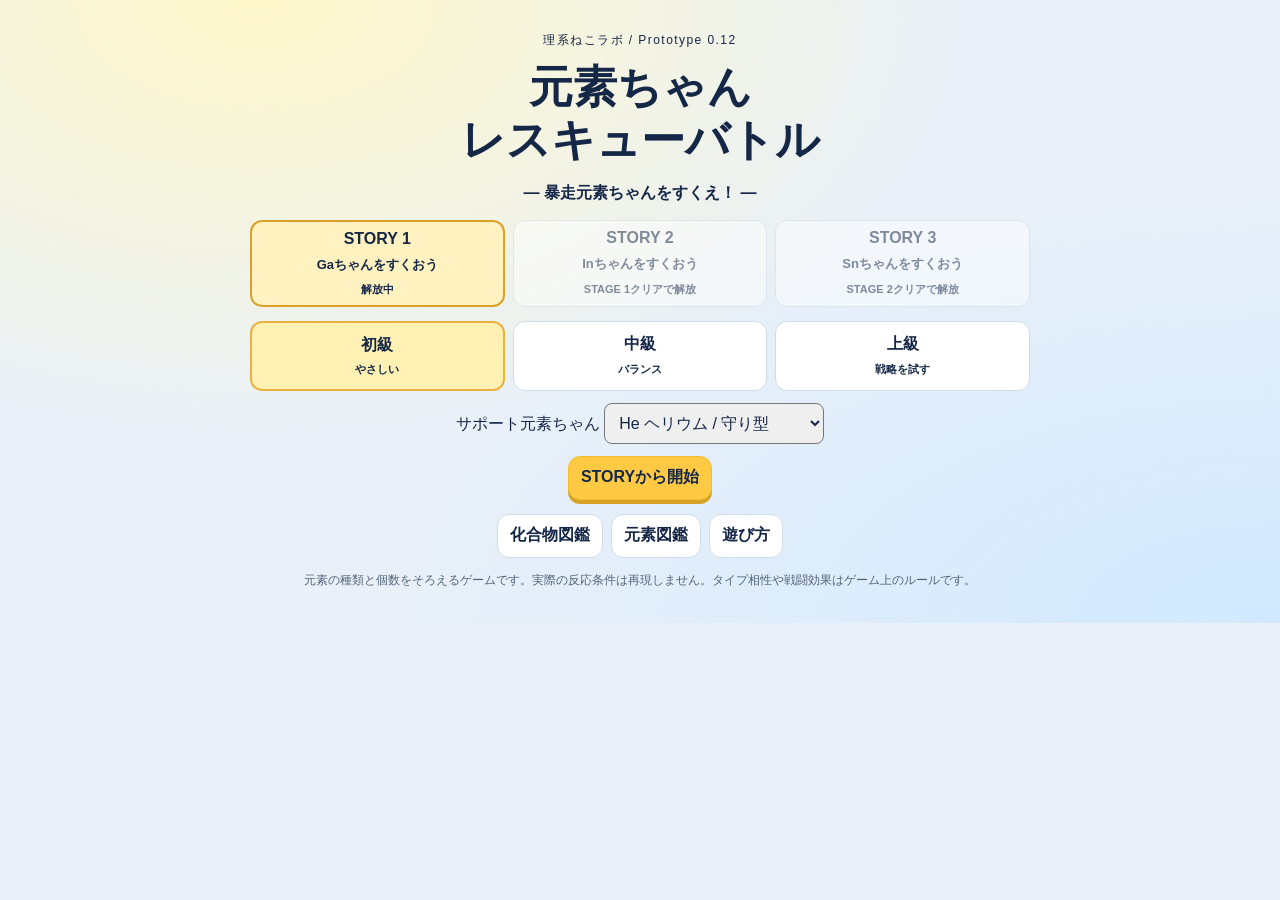
==== docs/index.html @ fa499027 "Initial public prototype 0.12" ====
<!doctype html><html lang="ja"><head><meta charset="utf-8"><meta name="viewport" content="width=device-width,initial-scale=1,viewport-fit=cover"><title>元素ちゃんレスキューバトル ― 暴走元素ちゃんをすくえ！ ―</title><link rel="icon" href="data:,"><link rel="stylesheet" href="stage.css?v=012"><link rel="stylesheet" href="upgrade.css?v=012"><link rel="stylesheet" href="experience.css?v=012"><link rel="stylesheet" href="identity.css?v=012"></head><body><main>
<section id="title-screen" class="screen title"><p class="eyebrow">理系ねこラボ / Prototype 0.12</p><h1>元素ちゃん<br>レスキューバトル</h1><p class="subtitle">― 暴走元素ちゃんをすくえ！ ―</p><div id="stage-picker" class="stage-picker"></div><div id="difficulty-picker" class="difficulty-picker"></div><label class="support-picker">サポート元素ちゃん <select id="support-select"></select></label><button id="start-button" class="primary">STORYから開始</button><div class="title-links"><button id="compound-book">化合物図鑑</button><button id="element-book">元素図鑑</button><button class="help-open">遊び方</button></div><p class="science">元素の種類と個数をそろえるゲームです。実際の反応条件は再現しません。タイプ相性や戦闘効果はゲーム上のルールです。</p></section>
<section id="story-screen" class="screen story" hidden><header><strong id="story-heading"></strong><button id="story-skip">スキップ</button></header><div id="story-cast"></div><div class="dialogue-window"><b id="story-name"></b><p id="story-dialogue"></p><div class="story-controls"><small id="story-step"></small><button id="story-next" class="primary">次へ</button></div></div></section>
<section id="game-screen" class="screen game" hidden><header class="game-header"><b id="stage-label">雑魚戦</b><span id="turn-label"></span><button id="bgm-toggle">BGM OFF</button><button id="se-toggle">SE ON</button><button class="help-open" aria-label="遊び方">?</button></header>
<div class="battle-hud"><section id="enemy-panel" class="hud"><div class="enemy-top"><div id="enemy-avatar"></div><div class="enemy-title"><strong id="enemy-name"></strong><small id="enemy-identity"></small><small id="enemy-gimmick"></small></div></div><div class="hp-line"><label id="enemy-gauge-label">HP</label><progress id="enemy-hp" value="18" max="18"></progress><b id="enemy-hp-text"></b></div><div class="enemy-shield">シールド <b id="enemy-shield">0</b> / <span id="break-label">弱点 0 / 2</span></div><div id="rescue-chance"></div><div id="weakness"></div><div id="resistance"></div><div class="next"><small>次の行動</small><b id="next-action"></b></div><div id="enemy-receipt" class="receipt">与ダメージ —</div></section>
<section id="player-panel" class="hud player"><div class="player-top"><strong>元素ラボ</strong><small id="difficulty-label"></small></div><div class="hp-line"><label>HP</label><progress id="player-hp"></progress><b id="player-hp-text"></b></div><div class="player-stats"><span>盾 <b id="shield-value">0</b></span><span>得点 <b id="score-value">0</b></span></div><div class="player-stats"><span>連鎖 <b id="chain-value">×1.00</b></span><span id="defense-value"></span></div><div class="charge"><label>活性化 <b id="charge-value">0%</b></label><progress id="charge-bar" max="100" value="0"></progress></div><div id="role-receipt"></div><div id="player-receipt" class="receipt">被ダメージ —</div></section></div>
<section class="recipe-panel"><div class="panel-heading"><strong>おすすめ / 作れる <b id="recipe-count"></b></strong><button id="details-button">詳細ヒント</button></div><div id="recipe-list" class="recipe-list"></div></section>
<section class="hand-panel"><div class="panel-heading"><strong>元素ちゃん</strong><small>候補をタップして選択</small></div><div id="hand-grid" class="hand-grid"></div></section>
<footer class="action-bar"><div class="support-row"><span id="support-portrait"></span><span id="support-label"></span><button id="special-button">サポート必殺</button></div><div id="message" role="status">候補をタップすると必要な元素を選べます。</div><div class="actions"><button id="clear-button">クリア</button><button id="shuffle-button">手札入替</button><button id="emergency-button">緊急入替</button><button id="craft-button" class="primary">組成を完成</button></div></footer></section>
<section id="result-screen" class="screen result" hidden><p id="result-outcome"></p><h1 id="result-title"></h1><div id="rescue-card"></div><div id="result-stats"></div><h2>今回作った化合物</h2><div id="result-list"></div><button id="replay-button" class="primary">もう一度</button><button id="next-stage-button">次のステージへ</button><button id="title-button">ステージ選択へ戻る</button></section></main>
<div id="presentation" hidden aria-live="polite"><div id="reaction-particles"></div><div id="presentation-card"></div><small id="composition-counter" hidden></small><div id="reaction-core" hidden></div></div><dialog id="info-modal"><button id="close-modal" class="modal-close">閉じる</button><h2 id="modal-title"></h2><div id="modal-content"></div></dialog><div id="preload" hidden></div>
<script src="data.js"></script><script src="roles.js"></script><script src="battle-engine.js"></script><script src="audio.js"></script><script src="stage-data.js?v=012"></script><script src="upgrade-data.js?v=012"></script><script src="stage-engine.js?v=012"></script><script src="upgrade-engine.js?v=012"></script><script src="rescue-engine.js?v=012"></script><script src="emblems-v2.js"></script><script src="identity-data.js?v=012"></script><script src="identity-engine.js?v=012"></script><script src="story-data.js?v=012"></script><script src="story-engine.js?v=012"></script><script src="polish.js?v=012"></script><script src="rescue-app.js?v=012"></script></body></html>
---- docs/stage.css ----
:root{font-family:"Yu Gothic","Hiragino Kaku Gothic ProN",Meiryo,sans-serif;color:#152747;background:#e9f0f8}*{box-sizing:border-box}body{margin:0;background:radial-gradient(at 20% 0,#fff8cb,transparent 50%),radial-gradient(at 100% 100%,#d1e9ff,transparent 50%)}button,select{font:inherit;color:inherit}button{cursor:pointer;border:1px solid #d0dce9;border-radius:12px;background:white;padding:8px 12px;min-height:44px;font-weight:700;touch-action:manipulation}button:disabled{opacity:.5}button:focus-visible,select:focus-visible{outline:3px solid #ffae13;outline-offset:2px}.primary{background:#ffc944;box-shadow:0 4px 0 #d7a324;border-color:#f3bc31}[hidden]{display:none!important}.title,.result{max-width:760px;margin:auto;text-align:center;padding:36px 20px}.eyebrow{font-size:12px;letter-spacing:.12em}h1{font-size:clamp(30px,6vw,52px);line-height:1.2}h1 span{font-size:.48em;letter-spacing:.06em}.difficulty-picker{display:grid;grid-template-columns:repeat(3,1fr);gap:8px;margin:22px 0}.difficulty-picker button{display:grid;gap:6px;padding:18px 8px}.difficulty-picker .active{background:#fff1b3;border:2px solid #e9b23c}.difficulty-picker small{font-size:11px}.title-links{display:flex;gap:8px;justify-content:center;flex-wrap:wrap;margin-top:20px}.support-picker{display:block;margin:20px}.support-picker select{max-width:100%;padding:10px;border-radius:8px}.science{font-size:12px;line-height:1.8;color:#52647a}
.game-active{height:100dvh;overflow:hidden}.game{height:100dvh;display:grid;grid-template-rows:44px 194px 172px minmax(0,1fr)132px;gap:8px;padding:8px 14px max(8px,env(safe-area-inset-bottom));overflow:hidden;min-height:0}.game-header{display:flex;align-items:center;gap:8px}.game-header b{font-size:14px}.game-header span{font-size:12px;flex:1}.game-header button{font-size:12px;padding:6px 10px}.battle-hud{display:grid;grid-template-columns:1fr 1fr;gap:10px;min-height:0}.hud{border:1px solid #d8e4f1;border-radius:16px;padding:8px 10px;display:flex;flex-direction:column;gap:4px;position:relative;background:#ffffffdd;overflow:hidden;min-width:0}.enemy-top{display:flex;gap:8px;align-items:center;height:44px;flex-shrink:0}.enemy-title{display:grid;gap:2px;min-width:0}.enemy-title strong{font-size:15px}.enemy-title small{font-size:11px}#enemy-avatar{width:54px;height:50px;flex-shrink:0}#enemy-avatar img{width:100%;height:100%;object-fit:contain}.corrupted img{filter:drop-shadow(0 0 4px #bc388a) saturate(1.12)}.corrupted{background:radial-gradient(ellipse,#ad43b84a,transparent 70%);border-radius:50%}.bug{width:42px;height:35px;background:linear-gradient(#82eff3,#36b5df);border:2px solid #408da7;border-radius:45%;display:grid;place-items:center;box-shadow:0 0 12px #57cbe677}.bug:after{content:"• •";font-size:22px;letter-spacing:3px}.hp-line{display:flex;gap:5px;align-items:center;height:20px;flex-shrink:0}.hp-line label{font-size:10px}.hp-line b{font-size:11px;white-space:nowrap}.hp-line progress{min-width:0;flex:1}progress{height:9px;border:0;border-radius:20px;overflow:hidden;width:100%;background:#dbe6f0}progress::-webkit-progress-bar{background:#dbe6f0}progress::-webkit-progress-value{background:#f2667d;border-radius:20px}.player progress::-webkit-progress-value{background:#42cea8}.player{background:linear-gradient(130deg,#102748,#21315b);color:white}.player-top{height:26px;display:flex;align-items:center;justify-content:space-between}.player-top small{font-size:11px}.player-stats{display:flex;gap:8px;justify-content:space-between;font-size:11px}.enemy-shield,#weakness,#resistance{font-size:11px;line-height:15px;flex-shrink:0}.next{background:#15284b;color:white;border-radius:8px;padding:4px 8px;display:flex;justify-content:space-between;align-items:center;gap:5px;min-height:31px;font-size:12px}.next small{font-size:10px;white-space:nowrap}.next b{font-size:12px}.receipt{font-size:11px;margin-top:auto;line-height:19px;min-height:20px;border-radius:6px;padding:1px 5px;background:#e6edf9;color:#193357}.player .receipt{background:#e9ecff;color:#253456}#role-receipt{font-size:11px;line-height:16px;color:#85f1cf;min-height:18px}.charge{margin-top:auto;display:grid;gap:3px}.charge label{font-size:12px}.charge progress::-webkit-progress-value{background:linear-gradient(90deg,#fdc841,#ff8b6b)}
.recipe-panel,.hand-panel,.action-bar{border:1px solid #d0dce9;border-radius:16px;padding:8px;background:#ffffffdc;min-height:0;overflow:hidden}.panel-heading{height:26px;display:flex;align-items:center;justify-content:space-between;gap:4px}.panel-heading strong{font-size:13px}.panel-heading small{font-size:11px;color:#52647a}.panel-heading button{min-height:24px;font-size:11px;padding:3px 8px}.recipe-list{height:calc(100% - 26px);display:flex;gap:8px;overflow-x:auto;overflow-y:hidden;scrollbar-width:thin;padding-bottom:6px}.recipe-card{flex:0 0 182px;min-width:0;padding:6px 8px;display:flex;flex-direction:column;justify-content:center;align-items:center;gap:3px;border-radius:12px;border:2px solid #ffffff7f;background:linear-gradient(135deg,var(--tc),#25344e);color:white;position:relative;box-shadow:inset 0 0 0 2px #ffffff18;overflow:hidden;min-height:0}.type-emblem{position:absolute;inset:0;width:100%;height:100%;pointer-events:none}.recipe-card>strong{font-size:23px;line-height:26px;z-index:1}.compound-name{font-size:12px;line-height:16px;z-index:1}.type-role{font-size:11px;line-height:16px;z-index:1}.effect-summary{font-size:12px;line-height:18px;z-index:1;white-space:normal;word-break:keep-all;text-align:center}.recipe-card.weakness{border-color:#ffdc67;box-shadow:0 0 0 1px #dfac4a}.hand-panel{display:flex;flex-direction:column}.hand-grid{flex:1;display:grid;grid-template-columns:repeat(8,minmax(0,1fr));gap:7px;min-height:0;padding-top:4px}.element-card{padding:0;position:relative;min-height:0;overflow:hidden;display:flex;align-items:center;justify-content:center;background:linear-gradient(135deg,#fff,var(--tint));border:2px solid #e0e7ef}.element-card img{width:94%;height:calc(100% - 34px);margin-top:32px;object-fit:contain;pointer-events:none}.identity-badge{position:absolute;left:4px;top:4px;min-width:60px;max-width:calc(100% - 8px);text-align:left;background:#fffffff0;border:1px solid #cfdaeb;border-radius:8px;padding:2px 4px;z-index:1;display:grid}.identity-badge strong{font-size:16px;line-height:18px}.identity-badge small{font-size:9px;line-height:12px;white-space:nowrap}.is-selected{border-color:#eaad20;box-shadow:inset 0 0 0 2px #ffce4b;transform:translateY(-2px)}.card-glow{animation:glow .6s alternate infinite}.action-bar{display:flex;flex-direction:column;gap:6px}.support-row{display:flex;justify-content:space-between;align-items:center;gap:6px;min-height:34px;font-size:12px}.support-row button{font-size:12px;min-height:34px;padding:5px 10px}#message{flex:1;font-size:12px;line-height:18px;min-height:30px;display:flex;align-items:center}.actions{display:flex;gap:6px}.actions button{font-size:12px;flex:1;padding:6px 4px;min-height:44px}.actions .primary{flex:1.3}
#presentation{position:fixed;inset:0;z-index:20;display:grid;place-items:center;background:#17264d38}#presentation-card{background:linear-gradient(145deg,#fcfeff,#e7f2ff);padding:26px;border:3px solid #fff;border-radius:24px;box-shadow:0 20px 70px #18284d55;text-align:center;width:min(84vw,420px);color:#19294c;transform-origin:center;will-change:transform,opacity}#presentation-card strong{display:block;font-size:40px;line-height:1.3}#presentation-card p{font-size:15px;margin:10px 0;line-height:1.6}#presentation-card img{width:160px;height:175px;object-fit:contain}#presentation-card .discovery{color:#b36b00;font-size:15px}.shake{animation:shake .25s linear}.hit{animation:glow .45s ease}.modal-close{float:right;position:sticky;top:0}dialog{max-width:700px;width:92%;max-height:85dvh;overflow:auto;border:1px solid #c7d9ed;border-radius:20px;padding:18px}dialog::backdrop{background:#182f5677}.book-grid{display:grid;grid-template-columns:repeat(auto-fit,minmax(130px,1fr));gap:10px}.book-item{padding:12px;border:1px solid #d9e4ef;border-radius:12px;text-align:center;background:#f4f8ff}.book-item img{width:100px;height:110px;object-fit:contain}.book-item strong,.book-item small{display:block}.book-item p{font-size:11px;line-height:1.6}.result h1{font-size:32px}.result #rescue-card img{height:150px;width:150px;object-fit:contain}#result-stats{display:grid;grid-template-columns:repeat(3,1fr);gap:10px;margin:16px 0}#result-list{display:flex;flex-wrap:wrap;justify-content:center;gap:6px;margin:15px}.result-chip{background:#e7f1ff;border-radius:8px;padding:6px;font-size:12px}.result h2{font-size:16px}.result>button{margin:8px}@keyframes shake{25%,75%{transform:translateX(5px) rotate(1deg)}50%{transform:translateX(-5px) rotate(-1deg)}}@keyframes glow{50%{filter:brightness(1.25);box-shadow:0 0 15px #ffaa37}}
@media(max-width:600px){.game{grid-template-rows:40px 184px 150px minmax(0,1fr)132px;gap:6px;padding:6px 6px max(18px,env(safe-area-inset-bottom))}.game-header{gap:5px}.game-header b{font-size:12px}.game-header span{font-size:10px}.game-header button{padding:5px 7px;font-size:11px;min-height:38px}.battle-hud{gap:6px}.hud{padding:6px;gap:3px;border-radius:12px}.enemy-top{height:42px;gap:5px}#enemy-avatar{width:44px;height:44px}.enemy-title strong{font-size:12px;line-height:16px}.enemy-title small{font-size:10px;line-height:13px}.hp-line{height:18px}.hp-line b{font-size:10px}.enemy-shield,#weakness,#resistance{font-size:10px;line-height:14px}.next{padding:3px 5px;min-height:27px;display:grid;grid-template-columns:1fr;gap:0}.next small{font-size:9px}.next b{font-size:10px;line-height:14px}.receipt{font-size:10px;line-height:17px;min-height:19px}.player-top{height:24px}.player-top strong{font-size:13px}.player-stats{font-size:10px;gap:3px}.charge label{font-size:11px}#role-receipt{font-size:10px;line-height:14px;min-height:14px}.recipe-panel,.hand-panel,.action-bar{padding:6px;border-radius:12px}.panel-heading{height:24px}.recipe-list{height:calc(100% - 24px);gap:6px}.recipe-card{flex-basis:160px;padding:4px 6px;gap:2px}.compound-name{font-size:11px;line-height:15px}.type-role{font-size:10px;line-height:14px}.effect-summary{font-size:11px;line-height:16px}.hand-grid{grid-template-columns:repeat(4,minmax(0,1fr));grid-template-rows:1fr 1fr;gap:5px}.element-card img{width:96%;height:calc(100% - 32px);margin-top:30px}.identity-badge{min-width:55px}.identity-badge strong{font-size:15px;line-height:16px}.identity-badge small{font-size:8px;line-height:10px}.support-row{font-size:11px;min-height:32px}.support-row button{font-size:11px;padding:4px 7px;min-height:32px}#message{font-size:11px;line-height:16px;min-height:30px}.actions button{font-size:11px}.title,.result{padding:24px 14px}.difficulty-picker{gap:5px}.difficulty-picker button{font-size:13px;padding:14px 5px}.difficulty-picker small{font-size:10px}#presentation-card{padding:20px}#presentation-card strong{font-size:34px}}
@media(prefers-reduced-motion:reduce){.shake,.hit,.card-glow{animation:none}}
---- docs/upgrade.css ----
.stage-picker{display:grid;grid-template-columns:repeat(3,1fr);gap:8px;margin:18px 0}.stage-picker button{display:grid;gap:8px}.stage-picker span{font-size:13px}.stage-picker small{font-size:11px}.stage-picker .active,.support-choices .active{border:2px solid #dda02a;background:#fff2c0}
.game{grid-template-rows:44px 230px 172px minmax(0,1fr)144px}
#enemy-panel{padding-left:184px;justify-content:center;gap:7px}.enemy-top{height:39px}#enemy-avatar{position:absolute;left:8px;top:34px;width:162px;height:184px}#enemy-avatar img{animation:boss-idle 3s ease-in-out infinite}.enemy-title strong{font-size:19px}.enemy-title small{font-size:13px}.enemy-title{gap:5px}.boss-mode .hp-line{max-width:320px}.enemy-shield,#weakness,#resistance{font-size:12px;line-height:17px}.next{min-height:34px}.calming{background:radial-gradient(ellipse,#68d5d566,transparent 75%)}.calming img{filter:drop-shadow(0 0 7px #5ed0ff)}.boss-enter{animation:boss-enter .8s ease-out}.corrupted img{filter:drop-shadow(0 0 7px #b02e96) saturate(1.15)}.bug{margin:44px auto;transform:scale(1.5)}
.recipe-card{padding:5px 8px;justify-content:space-between;border:2px solid #6f879f;background:linear-gradient(130deg,#2a3d5a,#17263e);box-shadow:inset 0 0 0 2px #fff2}.recipe-card.weakness{border-color:#ffc953;background:linear-gradient(130deg,#54442e,#17263e)}.role-mark{font-size:17px;line-height:23px;font-weight:900;color:var(--role-color);align-self:flex-start;display:block;text-shadow:0 1px #061429}.recipe-card strong{font-size:24px}.type-role{background:#ffffff18;padding:0 7px;border-radius:5px;font-size:10px}.effect-summary{font-size:12px;font-weight:700}.compound-name{font-size:12px}.identity-badge small{font-size:10px;line-height:13px}
.support-row{min-height:44px;gap:5px}.support-row button{min-height:44px;white-space:nowrap}.support-row>span:nth-child(2){flex:1}.support-row small{display:block;font-size:10px}#support-portrait{height:40px;width:38px;flex:none}.support-image{display:inline-block;width:100%;height:100%;overflow:hidden;position:relative;border-radius:12px}.support-image img{width:100%;height:100%;object-fit:contain}.ne-portrait img{position:absolute;width:340%;height:340%;max-width:none;left:-142%;top:-106%;object-fit:fill}.ready{background:linear-gradient(130deg,#fff0aa,#ffb85c);color:#402a0d;border:2px solid #e4a135;box-shadow:0 0 10px #ffce65;animation:ready-pulse 1.2s ease-in-out infinite}
.support-choices{display:grid;grid-template-columns:repeat(2,minmax(0,1fr));gap:8px}.support-choices button{display:grid;gap:6px;text-align:center;padding:8px}.support-choices .support-image{width:80px;height:84px;margin:auto}.support-choices small{font-size:11px}.support-choices span:not(.support-image){font-size:11px}#support-go{margin-top:12px;width:100%}
#reaction-particles{position:fixed;inset:0;pointer-events:none}.reaction-copy{position:absolute;object-fit:contain;filter:drop-shadow(0 0 8px #ffe380);z-index:21;pointer-events:none}#presentation-card{z-index:22;position:relative}.forming{box-shadow:0 0 70px #ffd75d!important;transform:scale(.88)!important}.forming>strong{visibility:hidden}#presentation-card>.support-image{width:180px;height:190px}.is-selected{transform:translateY(-4px);box-shadow:0 0 14px #ffc83b,inset 0 0 0 2px #ffcf4d}.hit{animation:impact .42s ease-in-out}
@keyframes boss-idle{50%{transform:translateY(-4px) rotate(1deg)}}@keyframes boss-enter{from{transform:scale(.8);opacity:.4}to{transform:scale(1);opacity:1}}@keyframes ready-pulse{50%{box-shadow:0 0 18px #ffbf38}}@keyframes impact{25%{transform:translateX(-4px);filter:brightness(1.3)}75%{transform:translateX(4px)}}
@media(max-width:600px){
 .game{grid-template-rows:40px 230px 156px minmax(0,1fr)144px}
 .battle-hud{grid-template-columns:1.32fr 1fr}
 #enemy-panel{padding:6px;gap:4px;justify-content:flex-start}
 .enemy-top{height:35px;margin-left:0}
 .enemy-title strong{font-size:14px}.enemy-title small{font-size:11px}
 #enemy-avatar{left:2px;top:51px;width:94px;height:149px}
 #enemy-panel>.hp-line,#enemy-panel>.enemy-shield,#weakness,#resistance,#enemy-panel>.next{margin-left:90px}
 #enemy-panel>.hp-line{height:23px;flex-wrap:wrap;gap:2px;position:relative;padding-bottom:10px}
 #enemy-panel>.hp-line label{font-size:11px}#enemy-hp-text{font-size:12px}#enemy-panel progress{position:absolute;left:0;bottom:0;width:100%}
 .enemy-shield{line-height:15px;font-size:11px}.enemy-shield>span{display:block}
 #weakness,#resistance{font-size:11px;line-height:15px}
 .next{gap:2px;padding:4px;min-height:41px}.next b{font-size:11px;line-height:15px;overflow-wrap:anywhere}
 #enemy-receipt{margin-top:auto;font-size:12px;line-height:20px;min-height:22px}
 .player{gap:6px}.player-top strong{font-size:13px}.player-top small{font-size:11px}.player-stats{font-size:11px;flex-wrap:wrap;line-height:16px}.hp-line b{font-size:11px}.receipt{font-size:11px;line-height:17px}#role-receipt{font-size:11px}
 .recipe-card{flex-basis:174px;gap:1px}.role-mark{font-size:16px;line-height:22px}.recipe-card strong{font-size:22px;line-height:24px}.compound-name{font-size:12px;line-height:16px}.type-role{font-size:10px;line-height:14px}.effect-summary{font-size:11px;line-height:16px}
 .identity-badge{min-width:56px;padding:1px 4px}.identity-badge small{font-size:9px;line-height:12px}.element-card img{height:calc(100% - 31px);margin-top:29px}
 .support-row button{font-size:11px;min-height:44px;padding:4px 6px}.support-row{font-size:11px}#support-label b{font-size:11px}#message{min-height:24px}.actions button{font-size:11px}
 .stage-picker{gap:5px}.stage-picker button{padding:8px 4px}.stage-picker span{font-size:11px}.title h1{margin:16px 0}.difficulty-picker{margin:12px 0}
}
@media(max-height:730px) and (max-width:600px){.game{grid-template-rows:38px 214px 146px minmax(150px,1fr)138px;height:auto;min-height:100dvh;overflow:visible}.game-active{overflow:auto}}
.recipe-card>strong{line-height:24px}.recipe-card>.role-mark{line-height:20px}.recipe-card>.type-role{line-height:12px}.recipe-card>.compound-name{line-height:16px}.recipe-card>.effect-summary{line-height:16px}.recipe-card{gap:1px;justify-content:center;padding-top:3px;padding-bottom:3px}.recipe-card>*{flex-shrink:0}
@media(min-width:601px){.hand-grid .element-card img{height:94%;width:70%;margin:0 0 0 25%}}
.barrier:after{content:'□ バリア';position:absolute;inset:20% 10%;border:3px solid #75caff;border-radius:20px;background:#4cafff44;display:grid;place-items:center;font-size:20px;color:white;pointer-events:none;animation:impact .6s}
.recovering:after{content:'＋ 回復';position:absolute;inset:20% 10%;border-radius:20px;background:#3adcac66;display:grid;place-items:center;font-size:22px;pointer-events:none;animation:impact .6s}
.break-reaction{animation:impact .8s ease-in-out;filter:brightness(1.3)}
@media(prefers-reduced-motion:reduce){#enemy-avatar img,.ready,.boss-enter,.hit,.break-reaction,.barrier:after,.recovering:after{animation:none}}
---- docs/experience.css ----
.game{grid-template-rows:44px 220px 172px minmax(0,1fr)90px}
.battle-hud{grid-template-columns:1.12fr 1fr}
#enemy-panel{padding-left:204px;gap:2px;justify-content:center}
#enemy-avatar{width:185px;height:194px;top:15px;left:7px}
.enemy-top{height:38px}.enemy-title strong{font-size:20px}
#enemy-panel>.hp-line{height:27px;max-width:none;flex-wrap:wrap;position:relative;padding-bottom:9px;gap:6px}
#enemy-panel>.hp-line label{font-size:12px}#enemy-hp-text{font-size:16px}
#enemy-panel>.hp-line progress{position:absolute;bottom:0;left:0;width:100%}
#enemy-receipt{font-size:15px;font-weight:900;line-height:22px;margin-top:0}
#rescue-chance{font-size:12px;font-weight:900;color:#8b4d00;line-height:17px;min-height:0;flex-shrink:0}
#rescue-chance:empty{display:none}
.player{padding:12px;gap:7px}.player>.hp-line,.player>.player-stats,.player>.charge,.player>#role-receipt,.player>#player-receipt{width:53%}
.player>.hp-line{height:24px}.player>.hp-line b{font-size:14px}.player>.hp-line progress{max-width:130px}
.player>.charge{margin-top:8px}.player>.player-top{padding-right:45%}
.player>.support-row{position:absolute;right:8px;top:10px;bottom:10px;width:42%;display:flex;flex-direction:column;justify-content:center;gap:6px;border-left:1px solid #ffffff35;padding-left:9px;text-align:center}
.player #support-portrait{width:90px;height:91px}.player #support-label b{font-size:14px}.player #support-label small{font-size:11px}.player .support-row>span:nth-child(2){flex:0}
.player #special-button{width:100%;min-height:44px;font-size:12px}
.action-bar{gap:4px}#message{min-height:24px;font-size:12px;flex:1}
.recipe-list{gap:7px}.recipe-card{flex-basis:146px;padding:4px;gap:1px;justify-content:center}.recipe-card>.role-mark{font-size:18px;line-height:22px}.recipe-card>strong{font-size:25px;line-height:26px}.recipe-card>.compound-name{font-size:12px;line-height:16px}.recipe-card>.type-role{font-size:9px;line-height:12px}.recipe-card>.effect-summary{font-size:13px;line-height:17px}
.recipe-card[data-recommended=true]{border-color:#ffcd62;box-shadow:inset 0 0 0 2px #fff2,0 0 6px #ffd86b66}
.recipe-card[data-recommended=true] .role-mark:after{content:'推';font-size:9px;color:#ffd978;margin-left:4px}
#presentation{background:#17264d22}
#presentation.composition{display:block}
#presentation.composition #presentation-card{position:absolute;left:50%;top:var(--reaction-y);translate:-50% -50%;padding:12px;width:min(82vw,350px);min-height:155px}
#presentation.composition #presentation-card p{margin:5px 0;font-size:12px;line-height:1.4}
#presentation.composition #presentation-card strong{font-size:34px}
#presentation.composition #presentation-card small{font-size:11px}
#presentation.composition #presentation-card.forming{visibility:hidden}
#reaction-core{display:none;position:absolute;left:50%;top:var(--reaction-y);translate:-50% -50%;width:108px;height:108px;border:4px double #9af7ff;border-radius:32%;background:radial-gradient(circle,#f7fdff,#75deee 38%,#1f567b 80%);box-shadow:0 0 calc(15px + var(--level,0)*35px) #9cf8ff;color:#093a57;place-content:center;text-align:center;z-index:23}
#reaction-core span{font-size:10px;font-weight:900}#reaction-core b{display:block;font-size:25px}#presentation.composition #reaction-core.collecting{display:grid}
.core-pulse{animation:core-pulse .18s ease-out}.core-flash{filter:brightness(1.7)}
.near-rescue{background:radial-gradient(ellipse,#ffdd8555,transparent 75%)}.near-rescue img{filter:drop-shadow(0 0 8px #fff2bb) saturate(.9)}
.weak-impact{animation:weak-impact .6s}.break-reaction{animation:weak-impact .7s;filter:brightness(1.3)}
@keyframes core-pulse{50%{scale:1.12}}@keyframes weak-impact{25%{transform:translateX(-7px)}50%{transform:translateX(6px);filter:brightness(1.25)}75%{transform:translateX(-3px)}}
@media(max-width:600px){
 .game{grid-template-rows:40px 224px 170px minmax(0,1fr)118px;gap:6px}
 .battle-hud{grid-template-columns:1.32fr 1fr}
 #enemy-panel{padding:6px;gap:3px;justify-content:flex-start}
 #enemy-avatar{width:100px;height:156px;left:0;top:47px}
 .enemy-title strong{font-size:14px}.enemy-top{height:35px}
 #enemy-panel>.hp-line,#enemy-panel>.enemy-shield,#weakness,#resistance,#enemy-panel>.next,#rescue-chance{margin-left:94px}
 #enemy-panel>.hp-line{height:35px;padding-bottom:10px;gap:0;max-width:none;display:block}
 #enemy-panel>.hp-line label{display:block;font-size:10px;line-height:11px;white-space:nowrap}
 #enemy-hp-text{font-size:13px;line-height:15px}
 #enemy-panel>.hp-line progress{bottom:0;height:7px}
 #enemy-receipt{font-size:11px;line-height:19px;margin-top:auto;white-space:nowrap;padding:0 2px}
 #rescue-chance{font-size:11px;line-height:15px;flex-shrink:0;white-space:nowrap}.enemy-shield{font-size:10px;line-height:13px}
 #weakness,#resistance{font-size:10px;line-height:13px}.next{min-height:34px;padding:3px}.next b{font-size:10px;line-height:12px}
 .player{padding:7px;gap:6px}.player>.hp-line,.player>.player-stats,.player>.charge,.player>#role-receipt,.player>#player-receipt{width:100%}
 .player>.hp-line b{font-size:11px}.player>.hp-line progress{max-width:none}.player>.player-top{padding-right:0}
 .player>.charge{margin-top:auto}.player-stats{font-size:11px}.player .receipt{font-size:11px}
 .recipe-list{gap:5px}.recipe-card{flex-basis:calc((100vw - 36px)/3);padding:3px 2px}
 .recipe-card>.role-mark{font-size:16px;line-height:22px;white-space:nowrap;letter-spacing:-.5px}.recipe-card>strong{font-size:23px;line-height:26px}.recipe-card>.compound-name{font-size:10px;line-height:14px;white-space:nowrap;letter-spacing:-.4px}.recipe-card>.type-role{font-size:8px;line-height:11px;padding:0 3px}.recipe-card>.effect-summary{font-size:12px;line-height:16px}
 .element-card{justify-content:center}.element-card img{width:96%;height:calc(100% - 23px);margin:21px 0 0}
 .identity-badge{top:3px;left:3px;padding:0 3px;min-width:0}.identity-badge strong{font-size:14px;line-height:14px}.identity-badge small{font-size:8px;line-height:9px}
 .action-bar{gap:3px}.support-row{height:38px;min-height:38px;gap:4px}.support-row button{min-height:36px;font-size:10px;padding:4px;max-width:160px}
 #support-portrait{height:34px;width:33px}#support-label b{font-size:10px}#support-label small{font-size:8px}.support-row{font-size:10px}
 #message{min-height:16px;font-size:10px;line-height:13px;white-space:nowrap;overflow:hidden;text-overflow:ellipsis;display:block}
 .actions button{min-height:44px;font-size:11px}.actions{gap:5px}
 #presentation.composition #presentation-card{width:300px;padding:9px;min-height:152px}
 #presentation.composition #presentation-card strong{font-size:30px}
 #presentation-card>.support-image{width:150px;height:156px}
}
@media(max-height:730px) and (max-width:600px){.game{grid-template-rows:38px 214px 140px minmax(220px,1fr)118px;min-height:100dvh;height:auto;overflow:visible}.game-active{overflow:auto}}
@media(prefers-reduced-motion:reduce){.core-pulse,.weak-impact,.break-reaction{animation:none}}
---- docs/identity.css ----
/* 0.11 only: numerical HUD, compact recommendations and role effects. */
.battle-hud{grid-template-columns:1.6fr 1fr!important}
.game{grid-template-rows:44px 244px 172px minmax(0,1fr) 90px!important}
#enemy-avatar{width:224px!important;height:212px!important;left:8px!important;top:8px!important}
#enemy-panel{padding-left:236px}
.enemy-top{height:62px}
.recipe-card{flex-basis:calc((100% - 16px)/3)}
.element-card img{transform:scale(1)}
#enemy-gimmick{display:block;font-size:12px;color:#866025;white-space:nowrap;overflow:hidden;text-overflow:ellipsis}
.hp-line{display:grid!important;grid-template-columns:auto 1fr;gap:4px;height:auto!important;min-height:42px;padding-bottom:4px!important}
.hp-line progress{position:static!important;grid-column:1/-1;width:100%!important;height:12px!important}
.hp-line b{position:static!important;text-align:right}
.compound-name{font-size:16px!important;font-weight:900!important;line-height:19px!important;white-space:normal!important;min-height:20px;display:flex;align-items:center;justify-content:center}
.recipe-card{position:relative}
.recipe-card{gap:0!important;padding:3px!important}
.recipe-card>.role-mark{font-size:15px;line-height:18px}
.recipe-card .type-role{display:none}
.role-mark:after{content:none!important}
.recommend-tag{position:absolute;right:5px;top:5px;background:#ffdf68;color:#573800;border-radius:8px;padding:2px 5px;font-size:10px;font-weight:900;z-index:2}
.reason-summary{display:block;color:#fff1b2;font-size:12px;font-weight:800;line-height:15px;z-index:1}
.hp-line label{order:0}.hp-line b{order:1}.hp-line progress{order:2}
.recipe-card sub{line-height:0}
.ar-portrait img{width:300%!important;height:300%!important;max-width:none!important;position:absolute;left:-52%!important;top:-120%!important;object-fit:contain}
.presentation[data-role] .presentation-card{background:radial-gradient(circle at 25% 10%,#46557e,#121d38 72%);color:white;border:3px double #a7bcff;box-shadow:0 0 0 5px #17274a99,0 12px 34px #17274a80,inset 0 0 30px #718bff44}
.presentation[data-role=ATTACK] .presentation-card{border-color:#ffb77a;background:radial-gradient(circle at 25% 10%,#b54f35,#441d32 72%)}
.presentation[data-role=HEAL] .presentation-card{border-color:#9dfad8;background:radial-gradient(circle at 25% 10%,#278d77,#102f44 72%)}
.presentation[data-role=DEFENSE] .presentation-card,.presentation[data-role=SHIELD] .presentation-card{border-color:#9adaff;background:radial-gradient(circle at 25% 10%,#416eae,#152440 72%)}
.ability-role{font-size:16px;font-weight:900;letter-spacing:2px;color:#ffeaac}
.presentation-card .compound-name{color:inherit}
.presentation-card .reaction-core{background:radial-gradient(circle,#fff6b8,#ff874b 70%,#952955)!important;border:4px double #fff8d0!important;box-shadow:0 0 28px #ffaf65!important}
.presentation[data-role=HEAL] .reaction-core{border-radius:50%!important;background:radial-gradient(circle,#d7fff2,#4ed9a1 70%,#1b7762)!important}
.presentation[data-role=DEFENSE] .reaction-core,.presentation[data-role=SHIELD] .reaction-core{border-radius:12px 12px 40px 40px!important;background:linear-gradient(135deg,#e4f5ff,#508ed5)!important}
.role-receipt,#role-receipt,#enemy-receipt{font-weight:900!important;font-size:15px!important}
@media(max-width:600px){
 .game{grid-template-rows:40px 240px 168px minmax(0,1fr) 108px!important}
 .battle-hud{grid-template-columns:2fr 1fr!important}
 #enemy-avatar{width:134px!important;height:164px!important;left:0!important;top:62px!important}
 #enemy-panel{padding-left:6px}
 #enemy-panel>.hp-line,#enemy-panel>.enemy-shield,#weakness,#resistance,#enemy-panel>.next,#rescue-chance{margin-left:138px!important}
 #enemy-gimmick{font-size:10px;line-height:12px}
 .enemy-title{min-height:45px}
 .enemy-top{height:52px}
 .element-card img{transform:scale(1.06)}
 .hp-line{min-height:36px;gap:2px!important;grid-template-columns:1fr!important}
 .hp-line b{text-align:left!important;font-size:13px!important;line-height:14px}
 .hp-line progress{height:8px!important}
 .recipe-card{padding:5px!important;min-width:0!important;flex-basis:calc((100vw - 32px)/3)!important}
 .recipe-card .role-mark{font-size:12px!important;min-height:20px!important;line-height:20px!important}
 .recipe-card .formula{font-size:23px!important;line-height:24px!important}
 .compound-name{font-size:13px!important;line-height:14px!important;min-height:28px!important}
 .recommend-tag{font-size:8px;right:3px;top:3px;padding:1px 3px}
 .effect-summary{font-size:11px!important;line-height:14px!important}
 .reason-summary{font-size:10px;line-height:12px;white-space:nowrap}
 .element-card img{margin-top:16px!important;height:calc(100% - 18px)!important}
 .support-row{height:30px!important;min-height:30px!important}
 .support-row .support-portrait{width:29px!important;height:29px!important}
 .support-row button{min-height:30px!important}
 #enemy-receipt,#role-receipt{font-size:12px!important;line-height:14px!important;white-space:normal!important}
 .player-panel{padding:6px!important}
 .player-panel h2{font-size:13px!important}
}
#presentation[data-role] #presentation-card{background:radial-gradient(circle at 25% 10%,#46557e,#121d38 72%);color:white;border:3px double #a7bcff;box-shadow:0 0 0 5px #17274a99,0 12px 34px #17274a80,inset 0 0 30px #718bff44}
#presentation[data-role=ATTACK] #presentation-card{border-color:#ffb77a;background:radial-gradient(circle at 25% 10%,#b54f35,#441d32 72%)}
#presentation[data-role=HEAL] #presentation-card{border-color:#9dfad8;background:radial-gradient(circle at 25% 10%,#278d77,#102f44 72%)}
#presentation[data-role=DEFENSE] #presentation-card,#presentation[data-role=SHIELD] #presentation-card{border-color:#9adaff;background:radial-gradient(circle at 25% 10%,#416eae,#152440 72%)}
#presentation[data-role] #reaction-core{border:4px double #fff8d0!important;box-shadow:0 0 28px #ffaf65!important}
#presentation[data-role=HEAL] #reaction-core{border-radius:50%!important;background:radial-gradient(circle,#d7fff2,#4ed9a1 70%,#1b7762)!important}
#presentation[data-role=DEFENSE] #reaction-core,#presentation[data-role=SHIELD] #reaction-core{border-radius:12px 12px 40px 40px!important;background:linear-gradient(135deg,#e4f5ff,#508ed5)!important}
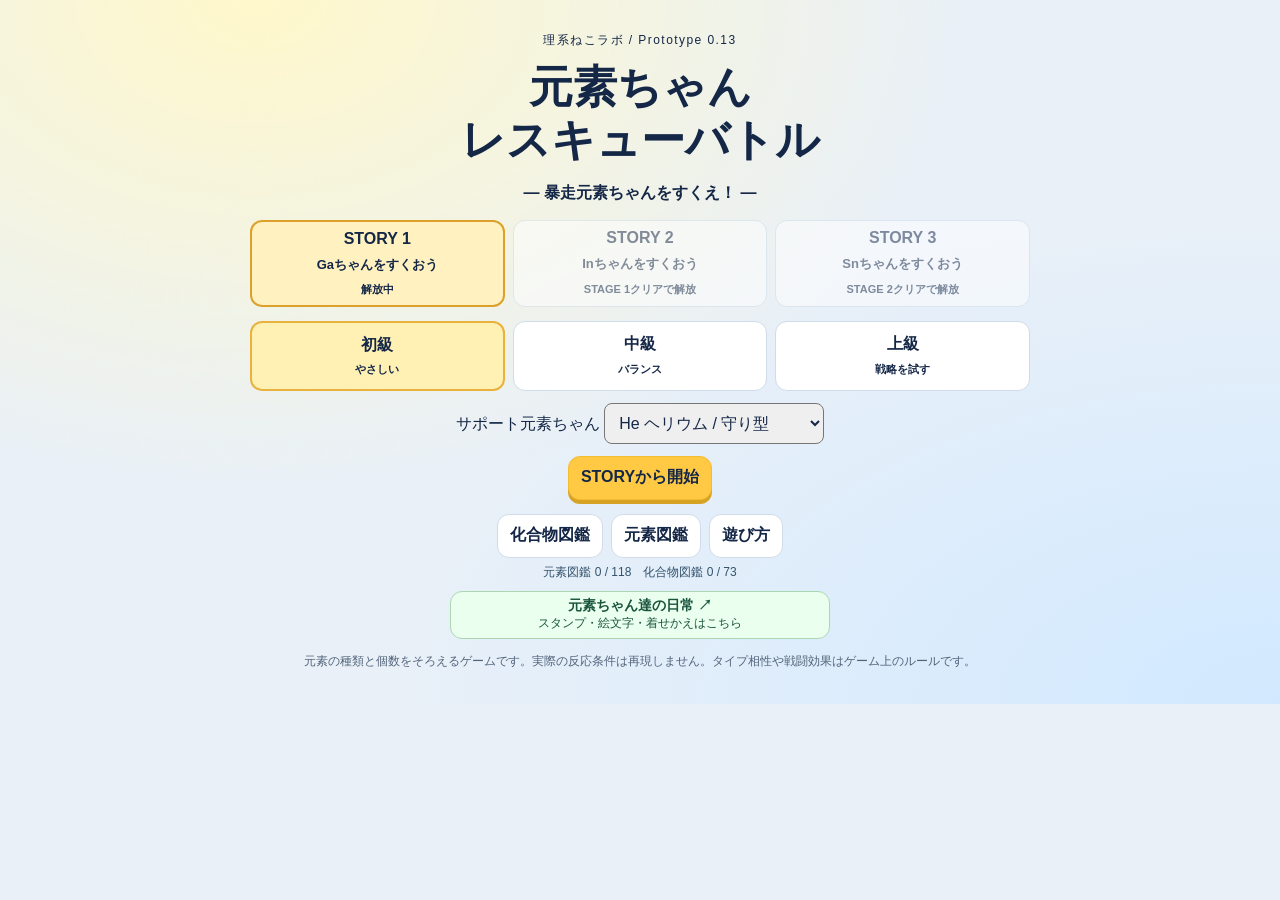
==== commit 043c8506: "Release prototype 0.13: discovery collections and readable rescue effects" ====
--- a/docs/index.html
+++ b/docs/index.html
@@ -1,6 +1,6 @@
-<!doctype html><html lang="ja"><head><meta charset="utf-8"><meta name="viewport" content="width=device-width,initial-scale=1,viewport-fit=cover"><title>元素ちゃんレスキューバトル ― 暴走元素ちゃんをすくえ！ ―</title><link rel="icon" href="data:,"><link rel="stylesheet" href="stage.css?v=012"><link rel="stylesheet" href="upgrade.css?v=012"><link rel="stylesheet" href="experience.css?v=012"><link rel="stylesheet" href="identity.css?v=012"></head><body><main>
-<section id="title-screen" class="screen title"><p class="eyebrow">理系ねこラボ / Prototype 0.12</p><h1>元素ちゃん<br>レスキューバトル</h1><p class="subtitle">― 暴走元素ちゃんをすくえ！ ―</p><div id="stage-picker" class="stage-picker"></div><div id="difficulty-picker" class="difficulty-picker"></div><label class="support-picker">サポート元素ちゃん <select id="support-select"></select></label><button id="start-button" class="primary">STORYから開始</button><div class="title-links"><button id="compound-book">化合物図鑑</button><button id="element-book">元素図鑑</button><button class="help-open">遊び方</button></div><p class="science">元素の種類と個数をそろえるゲームです。実際の反応条件は再現しません。タイプ相性や戦闘効果はゲーム上のルールです。</p></section>
-<section id="story-screen" class="screen story" hidden><header><strong id="story-heading"></strong><button id="story-skip">スキップ</button></header><div id="story-cast"></div><div class="dialogue-window"><b id="story-name"></b><p id="story-dialogue"></p><div class="story-controls"><small id="story-step"></small><button id="story-next" class="primary">次へ</button></div></div></section>
+<!doctype html><html lang="ja"><head><meta charset="utf-8"><meta name="viewport" content="width=device-width,initial-scale=1,viewport-fit=cover"><title>元素ちゃんレスキューバトル ― 暴走元素ちゃんをすくえ！ ―</title><link rel="icon" href="data:,"><link rel="stylesheet" href="stage.css?v=013"><link rel="stylesheet" href="upgrade.css?v=013"><link rel="stylesheet" href="experience.css?v=013"><link rel="stylesheet" href="identity.css?v=013"></head><body><main>
+<section id="title-screen" class="screen title"><p class="eyebrow">理系ねこラボ / Prototype 0.13</p><h1>元素ちゃん<br>レスキューバトル</h1><p class="subtitle">― 暴走元素ちゃんをすくえ！ ―</p><div id="stage-picker" class="stage-picker"></div><div id="difficulty-picker" class="difficulty-picker"></div><label class="support-picker">サポート元素ちゃん <select id="support-select"></select></label><button id="start-button" class="primary">STORYから開始</button><div class="title-links"><button id="compound-book">化合物図鑑</button><button id="element-book">元素図鑑</button><button class="help-open">遊び方</button></div><p id="collection-progress" class="collection-progress"></p><a class="line-link" href="https://line.me/S/shop/sticker/author/6599833" target="_blank" rel="noopener noreferrer"><b>元素ちゃん達の日常 ↗</b><span>スタンプ・絵文字・着せかえはこちら</span></a><p class="science">元素の種類と個数をそろえるゲームです。実際の反応条件は再現しません。タイプ相性や戦闘効果はゲーム上のルールです。</p></section>
+<section id="story-screen" class="screen story" hidden><header><strong id="story-heading"></strong><button id="story-bgm">BGM</button><button id="story-skip">スキップ</button></header><div id="story-cast"></div><div class="dialogue-window"><b id="story-name"></b><p id="story-dialogue"></p><div class="story-controls"><small id="story-step"></small><button id="story-next" class="primary">次へ</button></div></div></section>
 <section id="game-screen" class="screen game" hidden><header class="game-header"><b id="stage-label">雑魚戦</b><span id="turn-label"></span><button id="bgm-toggle">BGM OFF</button><button id="se-toggle">SE ON</button><button class="help-open" aria-label="遊び方">?</button></header>
 <div class="battle-hud"><section id="enemy-panel" class="hud"><div class="enemy-top"><div id="enemy-avatar"></div><div class="enemy-title"><strong id="enemy-name"></strong><small id="enemy-identity"></small><small id="enemy-gimmick"></small></div></div><div class="hp-line"><label id="enemy-gauge-label">HP</label><progress id="enemy-hp" value="18" max="18"></progress><b id="enemy-hp-text"></b></div><div class="enemy-shield">シールド <b id="enemy-shield">0</b> / <span id="break-label">弱点 0 / 2</span></div><div id="rescue-chance"></div><div id="weakness"></div><div id="resistance"></div><div class="next"><small>次の行動</small><b id="next-action"></b></div><div id="enemy-receipt" class="receipt">与ダメージ —</div></section>
 <section id="player-panel" class="hud player"><div class="player-top"><strong>元素ラボ</strong><small id="difficulty-label"></small></div><div class="hp-line"><label>HP</label><progress id="player-hp"></progress><b id="player-hp-text"></b></div><div class="player-stats"><span>盾 <b id="shield-value">0</b></span><span>得点 <b id="score-value">0</b></span></div><div class="player-stats"><span>連鎖 <b id="chain-value">×1.00</b></span><span id="defense-value"></span></div><div class="charge"><label>活性化 <b id="charge-value">0%</b></label><progress id="charge-bar" max="100" value="0"></progress></div><div id="role-receipt"></div><div id="player-receipt" class="receipt">被ダメージ —</div></section></div>
@@ -9,4 +9,4 @@
 <footer class="action-bar"><div class="support-row"><span id="support-portrait"></span><span id="support-label"></span><button id="special-button">サポート必殺</button></div><div id="message" role="status">候補をタップすると必要な元素を選べます。</div><div class="actions"><button id="clear-button">クリア</button><button id="shuffle-button">手札入替</button><button id="emergency-button">緊急入替</button><button id="craft-button" class="primary">組成を完成</button></div></footer></section>
 <section id="result-screen" class="screen result" hidden><p id="result-outcome"></p><h1 id="result-title"></h1><div id="rescue-card"></div><div id="result-stats"></div><h2>今回作った化合物</h2><div id="result-list"></div><button id="replay-button" class="primary">もう一度</button><button id="next-stage-button">次のステージへ</button><button id="title-button">ステージ選択へ戻る</button></section></main>
 <div id="presentation" hidden aria-live="polite"><div id="reaction-particles"></div><div id="presentation-card"></div><small id="composition-counter" hidden></small><div id="reaction-core" hidden></div></div><dialog id="info-modal"><button id="close-modal" class="modal-close">閉じる</button><h2 id="modal-title"></h2><div id="modal-content"></div></dialog><div id="preload" hidden></div>
-<script src="data.js"></script><script src="roles.js"></script><script src="battle-engine.js"></script><script src="audio.js"></script><script src="stage-data.js?v=012"></script><script src="upgrade-data.js?v=012"></script><script src="stage-engine.js?v=012"></script><script src="upgrade-engine.js?v=012"></script><script src="rescue-engine.js?v=012"></script><script src="emblems-v2.js"></script><script src="identity-data.js?v=012"></script><script src="identity-engine.js?v=012"></script><script src="story-data.js?v=012"></script><script src="story-engine.js?v=012"></script><script src="polish.js?v=012"></script><script src="rescue-app.js?v=012"></script></body></html>
+<script src="data.js?v=013"></script><script src="roles.js?v=013"></script><script src="battle-engine.js?v=013"></script><script src="audio.js?v=013"></script><script src="stage-data.js?v=013"></script><script src="upgrade-data.js?v=013"></script><script src="stage-engine.js?v=013"></script><script src="upgrade-engine.js?v=013"></script><script src="rescue-engine.js?v=013"></script><script src="emblems-v2.js?v=013"></script><script src="identity-data.js?v=013"></script><script src="identity-engine.js?v=013"></script><script src="story-data.js?v=013"></script><script src="story-engine.js?v=013"></script><script src="polish.js?v=013"></script><link rel="stylesheet" href="rescue013.css?v=013"><link rel="stylesheet" href="final013.css?v=013"><script src="progress013.js?v=013"></script><script src="rescue-app.js?v=013"></script></body></html>
--- a/docs/rescue013.css
+++ b/docs/rescue013.css
@@ -0,0 +1,24 @@
+/* 0.13: small, opaque reading panel; original one-by-one absorption stays intact. */
+#presentation #presentation-card,#presentation[data-phase=absorbing] #presentation-card.forming{background:linear-gradient(145deg,#fffef8,#eaf7ff)!important;border:3px solid #e4ba56!important;border-radius:24px!important;box-shadow:0 8px 32px #10264d66!important;color:#152a48!important;text-shadow:none!important;}
+#presentation.composition #presentation-card{padding:18px 22px!important;width:min(88vw,480px)!important}
+#presentation[data-phase=absorbing] #presentation-card.forming>*{opacity:1!important}
+#presentation-card>span,#presentation-card>p,#presentation-card>small{font-weight:800!important}
+#presentation-card .completion-name{line-height:1.25!important;margin:10px 0!important}
+#composition-counter{translate:-50% 155px!important;background:#17325f!important;z-index:106}
+.element-card{padding-top:8px!important;position:relative}
+.element-card img{position:absolute!important;left:0!important;top:32px!important;bottom:6px!important;box-sizing:border-box;width:100%!important;min-height:0;height:calc(100% - 38px)!important;margin:0!important;padding:4px!important;object-fit:contain!important;object-position:center center!important;transform:none!important}
+.selection-order{position:absolute;right:6px;top:6px;z-index:3;width:25px;height:25px;border-radius:50%;background:#15395e;color:#fff;font-size:16px;font-weight:900;box-shadow:0 0 8px #fff}
+.element-card.is-selected{box-shadow:inset 0 0 0 3px #e6ad29,0 0 12px #ffd967!important}
+.recipe-card.is-picked{box-shadow:inset 0 0 0 3px #ffda69,0 0 8px #ffcd55!important}
+.support-row{background:#eef7ff!important;border:1px solid #c4d9ec;border-radius:14px;padding:5px!important;display:grid!important;grid-template-columns:72px minmax(0,1fr)!important;gap:4px 8px!important}
+#support-portrait{width:72px!important;height:78px!important;grid-row:1/3;align-self:center;flex:none!important}
+#support-label{min-width:0}#support-label b{display:block;font-size:14px}#support-label small{display:block;font-size:10px;line-height:1.4}#support-label .support-effect{font-size:11px;color:#245775;font-weight:800}
+#special-button{min-height:32px!important;padding:4px!important;font-size:12px!important}
+.support-choices>button{display:grid!important;grid-template-columns:86px minmax(0,1fr)!important;align-content:center;gap:5px!important;flex-basis:260px!important;min-height:150px!important;text-align:left;background:#eef7ff}
+.support-choices .support-image{grid-row:1/6;height:128px!important;width:86px!important}.support-choices b,.support-choices small,.support-choices strong{grid-column:2}
+.locked-book{background:#24354d!important;color:#d5dfec!important;min-height:210px}.locked-book .unknown-avatar{font-size:56px;line-height:100px;background:#17283c;border-radius:42% 42% 35% 35%;width:100px;align-self:center;color:#bac9d8}.locked-book strong{font-size:25px}.locked-book p{color:#d5dfec}
+.collection-progress{font-size:12px;color:#325269;margin:6px 0}.line-link{display:flex;flex-direction:column;justify-content:center;align-items:center;min-height:48px;margin:10px auto;color:#19543e;text-decoration:none;background:#eaffed;border-radius:12px;border:1px solid #aad6b2;font-size:12px;max-width:380px}.line-link b{font-size:14px}
+#mission-strip{font-size:11px;font-weight:800;color:#354d68;display:flex;flex-wrap:wrap;gap:4px 10px;margin-top:3px}.mission-done{color:#805809}.collection-toast{position:fixed;z-index:120;left:50%;top:70px;transform:translateX(-50%);width:min(88vw,440px);padding:14px;background:#fffcec;border:2px solid #efc552;border-radius:16px;box-shadow:0 5px 24px #102e4c55;color:#15324e;font-weight:800;animation:registration-flash .5s ease-out;pointer-events:none}.collection-toast strong{display:block;font-size:20px}.collection-toast small{display:block;font-size:12px;line-height:1.4}.collection-toast img{height:60px;width:60px;object-fit:contain;float:left;margin-right:10px}.study-card{background:#eef9ff;border:1px solid #bed9ec;border-radius:16px;padding:12px;margin:12px auto;max-width:520px;font-size:14px}.study-card b{font-size:20px;display:block}.combo-pop{position:absolute;right:10px;bottom:28px;color:#694512;background:#fff7d8;border-radius:12px;padding:8px;z-index:5;font-weight:900;animation:registration-flash .5s}
+@keyframes registration-flash{0%{filter:brightness(2);scale:.9}50%{filter:brightness(1.3);scale:1.05}100%{filter:none;scale:1}}
+@media(max-width:600px){.element-card img{height:calc(100% - 30px)!important;margin-top:18px!important;padding:4px 3px 6px!important}.support-row{grid-template-columns:58px minmax(0,1fr) 108px!important;height:60px!important;gap:5px!important;padding:3px!important}#support-portrait{width:58px!important;height:55px!important;grid-row:1;grid-column:1}#support-label{grid-column:2}#support-label b{font-size:12px}#support-label small{font-size:9px}#special-button{grid-column:3;min-height:42px!important}.game{grid-template-rows:40px 240px 156px minmax(0,1fr) 136px!important}.support-choices>button{flex-basis:230px!important;grid-template-columns:92px minmax(0,1fr)!important}.support-choices .support-image{width:92px!important;height:132px!important}#presentation.composition #presentation-card{padding:14px!important}#presentation-card .completion-name{font-size:25px!important}#composition-counter{translate:-50% 155px!important;font-size:14px}#mission-strip{font-size:9px;line-height:11px;gap:2px 6px}.collection-toast{top:45px}.title{padding:10px!important}.title .stage-picker{margin:8px 0!important}.title .line-link{margin:6px auto}.title h1{margin:6px 0!important}}
+@media(prefers-reduced-motion:reduce){.collection-toast,.combo-pop{animation:none}}
--- a/docs/final013.css
+++ b/docs/final013.css
@@ -0,0 +1,5 @@
+@media(max-width:600px){.element-card img{top:20px!important;bottom:4px!important;height:calc(100% - 24px)!important;margin:0!important;padding:3px!important}}
+.collection-toast img{animation:portrait-reveal .65s ease-out}
+#presentation-card.forming>strong{visibility:visible!important;opacity:1!important}
+@keyframes portrait-reveal{0%{filter:brightness(0);opacity:1}35%{filter:brightness(0)}60%{filter:brightness(3)}100%{filter:none}}
+@media(prefers-reduced-motion:reduce){.collection-toast img{animation:none}}
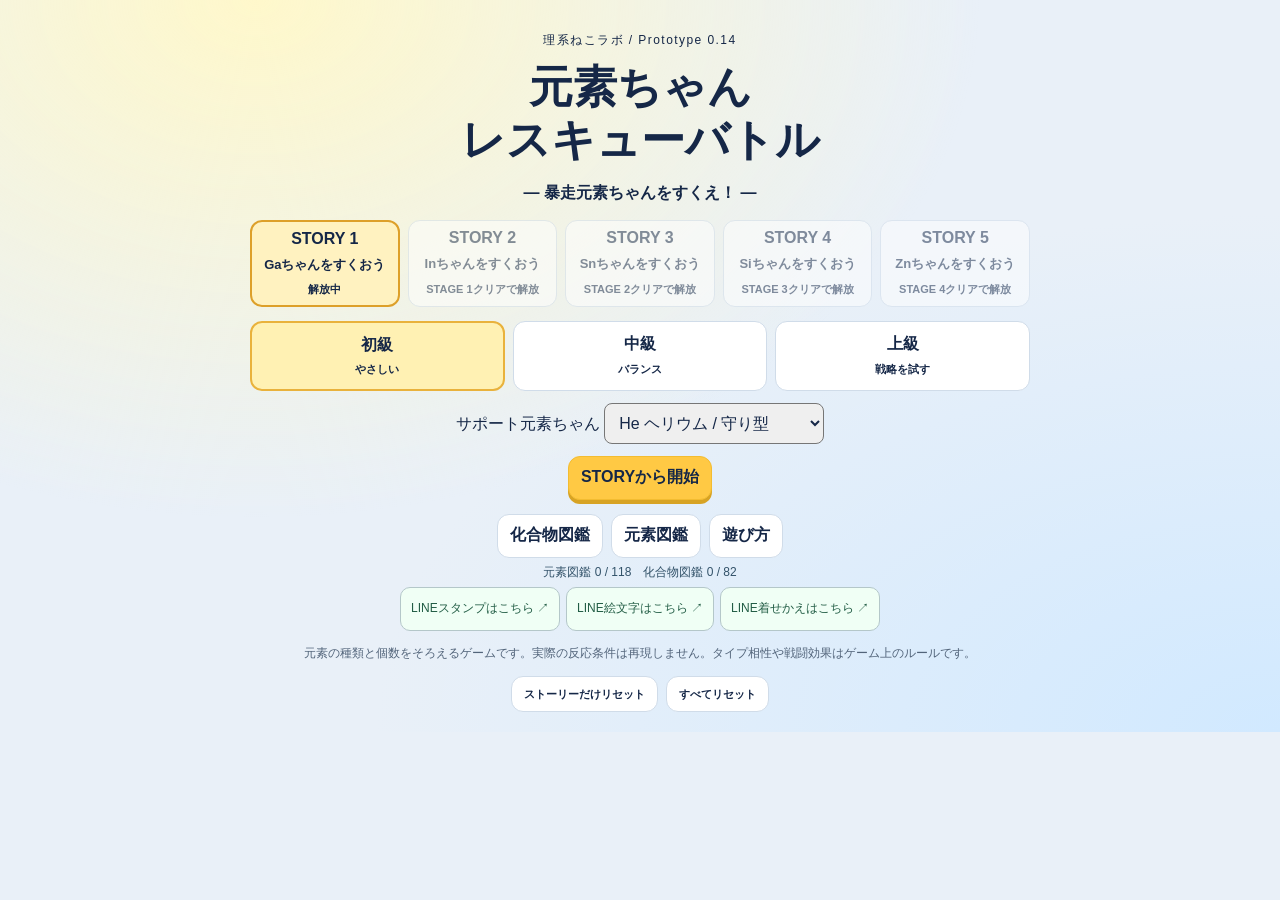
==== commit d213de4e: "Release prototype 0.14: Si Zn stories, collection UX and special synthesis" ====
--- a/docs/index.html
+++ b/docs/index.html
@@ -1,5 +1,5 @@
-<!doctype html><html lang="ja"><head><meta charset="utf-8"><meta name="viewport" content="width=device-width,initial-scale=1,viewport-fit=cover"><title>元素ちゃんレスキューバトル ― 暴走元素ちゃんをすくえ！ ―</title><link rel="icon" href="data:,"><link rel="stylesheet" href="stage.css?v=013"><link rel="stylesheet" href="upgrade.css?v=013"><link rel="stylesheet" href="experience.css?v=013"><link rel="stylesheet" href="identity.css?v=013"></head><body><main>
-<section id="title-screen" class="screen title"><p class="eyebrow">理系ねこラボ / Prototype 0.13</p><h1>元素ちゃん<br>レスキューバトル</h1><p class="subtitle">― 暴走元素ちゃんをすくえ！ ―</p><div id="stage-picker" class="stage-picker"></div><div id="difficulty-picker" class="difficulty-picker"></div><label class="support-picker">サポート元素ちゃん <select id="support-select"></select></label><button id="start-button" class="primary">STORYから開始</button><div class="title-links"><button id="compound-book">化合物図鑑</button><button id="element-book">元素図鑑</button><button class="help-open">遊び方</button></div><p id="collection-progress" class="collection-progress"></p><a class="line-link" href="https://line.me/S/shop/sticker/author/6599833" target="_blank" rel="noopener noreferrer"><b>元素ちゃん達の日常 ↗</b><span>スタンプ・絵文字・着せかえはこちら</span></a><p class="science">元素の種類と個数をそろえるゲームです。実際の反応条件は再現しません。タイプ相性や戦闘効果はゲーム上のルールです。</p></section>
+<!doctype html><html lang="ja"><head><meta charset="utf-8"><meta name="viewport" content="width=device-width,initial-scale=1,viewport-fit=cover"><title>元素ちゃんレスキューバトル ― 暴走元素ちゃんをすくえ！ ―</title><link rel="icon" href="data:,"><link rel="stylesheet" href="stage.css?v=014"><link rel="stylesheet" href="upgrade.css?v=014"><link rel="stylesheet" href="experience.css?v=014"><link rel="stylesheet" href="identity.css?v=014"></head><body><main>
+<section id="title-screen" class="screen title"><p class="eyebrow">理系ねこラボ / Prototype 0.14</p><h1>元素ちゃん<br>レスキューバトル</h1><p class="subtitle">― 暴走元素ちゃんをすくえ！ ―</p><div id="stage-picker" class="stage-picker"></div><div id="difficulty-picker" class="difficulty-picker"></div><label class="support-picker">サポート元素ちゃん <select id="support-select"></select></label><button id="start-button" class="primary">STORYから開始</button><div class="title-links"><button id="compound-book">化合物図鑑</button><button id="element-book">元素図鑑</button><button class="help-open">遊び方</button></div><p id="collection-progress" class="collection-progress"></p><a class="line-link" href="https://line.me/S/shop/sticker/author/6599833" target="_blank" rel="noopener noreferrer"><b>元素ちゃん達の日常 ↗</b><span>スタンプ・絵文字・着せかえはこちら</span></a><p class="science">元素の種類と個数をそろえるゲームです。実際の反応条件は再現しません。タイプ相性や戦闘効果はゲーム上のルールです。</p></section>
 <section id="story-screen" class="screen story" hidden><header><strong id="story-heading"></strong><button id="story-bgm">BGM</button><button id="story-skip">スキップ</button></header><div id="story-cast"></div><div class="dialogue-window"><b id="story-name"></b><p id="story-dialogue"></p><div class="story-controls"><small id="story-step"></small><button id="story-next" class="primary">次へ</button></div></div></section>
 <section id="game-screen" class="screen game" hidden><header class="game-header"><b id="stage-label">雑魚戦</b><span id="turn-label"></span><button id="bgm-toggle">BGM OFF</button><button id="se-toggle">SE ON</button><button class="help-open" aria-label="遊び方">?</button></header>
 <div class="battle-hud"><section id="enemy-panel" class="hud"><div class="enemy-top"><div id="enemy-avatar"></div><div class="enemy-title"><strong id="enemy-name"></strong><small id="enemy-identity"></small><small id="enemy-gimmick"></small></div></div><div class="hp-line"><label id="enemy-gauge-label">HP</label><progress id="enemy-hp" value="18" max="18"></progress><b id="enemy-hp-text"></b></div><div class="enemy-shield">シールド <b id="enemy-shield">0</b> / <span id="break-label">弱点 0 / 2</span></div><div id="rescue-chance"></div><div id="weakness"></div><div id="resistance"></div><div class="next"><small>次の行動</small><b id="next-action"></b></div><div id="enemy-receipt" class="receipt">与ダメージ —</div></section>
@@ -9,4 +9,4 @@
 <footer class="action-bar"><div class="support-row"><span id="support-portrait"></span><span id="support-label"></span><button id="special-button">サポート必殺</button></div><div id="message" role="status">候補をタップすると必要な元素を選べます。</div><div class="actions"><button id="clear-button">クリア</button><button id="shuffle-button">手札入替</button><button id="emergency-button">緊急入替</button><button id="craft-button" class="primary">組成を完成</button></div></footer></section>
 <section id="result-screen" class="screen result" hidden><p id="result-outcome"></p><h1 id="result-title"></h1><div id="rescue-card"></div><div id="result-stats"></div><h2>今回作った化合物</h2><div id="result-list"></div><button id="replay-button" class="primary">もう一度</button><button id="next-stage-button">次のステージへ</button><button id="title-button">ステージ選択へ戻る</button></section></main>
 <div id="presentation" hidden aria-live="polite"><div id="reaction-particles"></div><div id="presentation-card"></div><small id="composition-counter" hidden></small><div id="reaction-core" hidden></div></div><dialog id="info-modal"><button id="close-modal" class="modal-close">閉じる</button><h2 id="modal-title"></h2><div id="modal-content"></div></dialog><div id="preload" hidden></div>
-<script src="data.js?v=013"></script><script src="roles.js?v=013"></script><script src="battle-engine.js?v=013"></script><script src="audio.js?v=013"></script><script src="stage-data.js?v=013"></script><script src="upgrade-data.js?v=013"></script><script src="stage-engine.js?v=013"></script><script src="upgrade-engine.js?v=013"></script><script src="rescue-engine.js?v=013"></script><script src="emblems-v2.js?v=013"></script><script src="identity-data.js?v=013"></script><script src="identity-engine.js?v=013"></script><script src="story-data.js?v=013"></script><script src="story-engine.js?v=013"></script><script src="polish.js?v=013"></script><link rel="stylesheet" href="rescue013.css?v=013"><link rel="stylesheet" href="final013.css?v=013"><script src="progress013.js?v=013"></script><script src="rescue-app.js?v=013"></script></body></html>
+<script src="data.js?v=014"></script><script src="roles.js?v=014"></script><script src="battle-engine.js?v=014"></script><script src="audio.js?v=014"></script><script src="stage-data.js?v=014"></script><script src="upgrade-data.js?v=014"></script><script src="stage-engine.js?v=014"></script><script src="upgrade-engine.js?v=014"></script><script src="rescue-engine.js?v=014"></script><script src="emblems-v2.js?v=014"></script><script src="identity-data.js?v=014"></script><script src="identity-engine.js?v=014"></script><script src="story-data.js?v=014"></script><script src="content014.js?v=014"></script><script src="story-engine.js?v=014"></script><script src="polish.js?v=014"></script><link rel="stylesheet" href="rescue013.css?v=014"><link rel="stylesheet" href="final013.css?v=014"><script src="progress014.js?v=014"></script><script src="special014.js?v=014"></script><script src="rescue-app.js?v=014"></script><link rel="stylesheet" href="ui014.css?v=014"><script src="ui014.js?v=014"></script></body></html>
--- a/docs/ui014.css
+++ b/docs/ui014.css
@@ -0,0 +1,13 @@
+.line-links{display:flex;gap:6px;flex-wrap:wrap;justify-content:center}.line-links a{min-height:44px;display:flex;align-items:center;justify-content:center;padding:6px 10px;border:1px solid #b4c7c9;border-radius:10px;font-size:12px;color:#225d45;text-decoration:none;background:#f0fff5}.reset-links{display:flex;gap:8px;justify-content:center;margin-top:8px}.reset-links button{font-size:11px;min-height:36px}.title .stage-picker{grid-template-columns:repeat(5,1fr)}
+.recipe-card[data-role=ATTACK]{background:linear-gradient(145deg,#fff5f1,#ffd9d1)!important;border-color:#ae2837!important;color:#67182a!important}.recipe-card[data-role=DEFENSE],.recipe-card[data-role=SHIELD]{background:linear-gradient(145deg,#f3fbff,#cee6ff)!important;border-color:#2765a3!important;color:#153e70!important}.recipe-card[data-role=HEAL]{background:linear-gradient(145deg,#f2fff7,#c9efda)!important;border-color:#28794f!important;color:#174b31!important}.recipe-card[data-role=UTILITY],.recipe-card[data-role=COMBO_SUPPORT]{background:linear-gradient(145deg,#fffef0,#ffecb0)!important;border-color:#907114!important;color:#624a05!important}
+.recipe-card>strong,.recipe-card>.compound-name,.recipe-card small,.recipe-card>.role-mark{color:inherit!important;text-shadow:none!important}.recipe-card>.compound-name{font-weight:900!important}.recipe-card>.role-mark{background:#ffffffa6;border-radius:5px}.recipe-card.weakness{box-shadow:inset 0 0 0 2px #e7b600,0 0 9px #ffd44c;animation:weak-aura 1.8s ease-in-out infinite}.recipe-card.manual-only{cursor:default}.auto-select-control{font-size:10px;display:flex;align-items:center;gap:3px}.auto-select-control[hidden]{display:none}.auto-select-control input{width:18px;height:18px;margin:0}
+#presentation.composition[data-role=ATTACK] #presentation-card{background:linear-gradient(135deg,#fff8f4,#ffd4cb)!important;border-color:#b73142!important;color:#641724!important}#presentation.composition[data-role=DEFENSE] #presentation-card,#presentation.composition[data-role=SHIELD] #presentation-card{background:linear-gradient(135deg,#f5fcff,#c8e5ff)!important;border-color:#286ba8!important;color:#133f70!important}#presentation.composition[data-role=HEAL] #presentation-card{background:linear-gradient(135deg,#f5fff8,#bcf0d6)!important;border-color:#25805b!important;color:#164f39!important}#presentation.composition[data-role=UTILITY] #presentation-card,#presentation.composition[data-role=COMBO_SUPPORT] #presentation-card{background:linear-gradient(135deg,#fffef2,#ffe9a4)!important;border-color:#a37c16!important;color:#5c450a!important}#presentation.composition #presentation-card .completion-name{color:inherit!important}#presentation-card .ability-role{color:inherit!important;background:#ffffffa6!important}
+.synthesis-row{display:flex;align-items:center;gap:8px;min-height:30px}.synthesis-row label{font-size:10px;font-weight:900;flex:1;display:flex;gap:6px;align-items:center}.synthesis-row progress{height:7px;width:100%;accent-color:#da9b10}.synthesis-row button{min-height:30px;font-size:10px;padding:3px 8px;background:#fff1b2;border-color:#b88415;color:#593901}.synthesis-row .ready{box-shadow:0 0 12px #ffd345;animation:weak-aura 1.3s infinite}.game{grid-template-rows:44px 230px 252px minmax(0,1fr) 120px!important}
+.book-controls{display:flex;align-items:center;gap:6px;flex-wrap:wrap;position:sticky;top:0;z-index:2;background:#fff;padding:5px}.book-controls select,.book-controls button{font-size:11px;min-height:32px;max-width:150px}.book-controls span{font-size:12px}.book-new{position:relative;outline:3px solid #f6b300;animation:book-unlock 1s}.book-new-label{display:block;background:#ffe369;color:#604000;font-size:12px;font-weight:900;border-radius:6px;padding:3px}.book-new .book-portrait{animation:book-reveal .8s both}.confirm-actions{display:flex;gap:20px;justify-content:center}.confirm-actions button{min-width:90px;min-height:44px}.special-choices{display:grid;gap:12px}.special-choices button{display:flex;flex-direction:column;gap:6px;align-items:center;background:#fff4bc;min-height:100px}.special-choices b{font-size:24px}.special-choices strong{font-size:18px}.special-stack{position:fixed;left:50%;top:68%;width:105px;z-index:30;text-align:center;font-size:20px;font-weight:900;color:#463000;filter:drop-shadow(0 0 12px #ffe36b)}.special-stack img{width:100px;height:100px;object-fit:contain;filter:drop-shadow(-10px 0 2px #ffffffb0) drop-shadow(10px 0 2px #ffd840b0)}.special-stack b{display:block;background:#fff4c2;border:2px solid #b57b00;border-radius:8px}.special-stack span{position:absolute;right:-14px;top:15px;background:#fff;border-radius:50%;font-size:16px;padding:5px}.special-synthesis #presentation-card{box-shadow:0 0 0 6px #ffec81,0 0 50px #ffd236!important}.special-synthesis .flight-token{width:110px;height:110px;box-shadow:0 0 0 8px #ffed82,0 0 45px #ffc231}.special-blessing{box-shadow:inset 0 0 0 4px #ffe355,0 0 24px #77ffd1}
+.impact-ring{position:absolute;left:28%;top:45%;z-index:6;border:3px solid #e99842;border-radius:50%;width:70px;height:70px;display:grid;place-items:center;color:#752819;font-size:17px;font-weight:900;pointer-events:none;animation:impact-ring .85s both}.impact-ring.weak,.impact-ring.special{border:6px double #ffc533;background:#fff6c9b0;width:110px;height:110px;color:#8a3114}.impact-ring.special{width:135px;height:135px}.impact-ring.resist{width:35px;height:35px;border:1px solid #a0acb7;color:#596677;font-size:11px;animation:gentle-tap .65s}.impact-spark{position:absolute;left:35%;top:50%;z-index:5;width:6px;height:6px;background:#ffd146;border-radius:2px;animation:impact-spark .75s both;--angle:0deg}.impact-spark.resist{background:#a8b2bd;width:3px;height:3px}.impact-now[data-impact=weak] #enemy-avatar,.impact-now[data-impact=special] #enemy-avatar{animation:enemy-impact .5s}.impact-now[data-impact=resist] #enemy-avatar{animation:gentle-tap .3s}
+/* Original masters stay byte-identical. Masks remove stamp lettering only in display. */
+img[src$="/Si.png"]{clip-path:polygon(55% 8%,100% 8%,100% 100%,30% 100%,30% 70%,40% 60%,40% 43%,50% 35%,50% 20%)}img[src$="/Zn.png"]{clip-path:polygon(27% 7%,67% 0%,78% 13%,79% 100%,17% 100%,17% 75%,25% 58%,20% 32%)}
+@keyframes weak-aura{50%{box-shadow:inset 0 0 0 2px #f6c837,0 0 14px #ffd650}}@keyframes book-unlock{35%{box-shadow:0 0 30px #ffd129;filter:brightness(1.4)}}@keyframes book-reveal{0%{filter:brightness(0)}45%{filter:brightness(2)}100%{filter:none}}@keyframes impact-ring{0%{opacity:0;transform:scale(.3)}20%{opacity:1}100%{opacity:0;transform:scale(1.4)}}@keyframes impact-spark{0%{transform:rotate(var(--angle)) translateX(0);opacity:1}100%{transform:rotate(var(--angle)) translateX(65px);opacity:0}}@keyframes enemy-impact{20%{transform:translateX(-6px)}40%{transform:translateX(6px)}60%{transform:translateX(-3px)}80%{transform:translateX(3px)}}@keyframes gentle-tap{50%{transform:translateX(1px)}}
+@media(max-width:600px){.title .stage-picker{grid-template-columns:repeat(3,1fr);gap:4px}.title h1{font-size:28px;margin:5px 0}.title .stage-picker button{min-height:48px;padding:5px}.line-links{gap:4px}.line-links a{font-size:10px;padding:4px 6px;min-height:44px}.reset-links{margin-top:3px}.game{grid-template-rows:40px 240px 166px minmax(0,1fr) 140px!important}.recipe-panel .panel-heading{gap:3px;flex-wrap:wrap;min-height:30px}.recipe-panel .panel-heading strong{font-size:12px}.auto-select-control{font-size:9px}.auto-select-control input{width:16px;height:16px}.recipe-card{flex-basis:108px!important}.synthesis-row{min-height:27px;gap:4px}.synthesis-row button{min-height:28px;font-size:9px}#presentation.composition #presentation-card .completion-name{font-size:25px!important}.book-mode{max-width:95vw}.impact-ring{left:25%;top:42%}}
+@media(max-width:600px){.game{grid-template-rows:40px 240px 166px minmax(0,1fr) 158px!important}.action-bar{gap:2px!important}.synthesis-row{height:26px;flex:none}.action-bar .support-row{height:52px!important;min-height:52px!important;flex:none;grid-template-columns:48px minmax(0,1fr) 108px!important}.action-bar #support-portrait{height:46px!important;width:48px!important}.action-bar #support-label small{font-size:8px;line-height:11px}.action-bar #support-label b{font-size:11px}.action-bar #message{height:13px;min-height:13px!important;line-height:13px;flex:none}.actions{flex:none}.actions button{min-height:42px!important}}
+@media(prefers-reduced-motion:reduce){.recipe-card.weakness,.synthesis-row .ready,.book-new,.book-new .book-portrait,.impact-ring,.impact-spark,.impact-now #enemy-avatar{animation:none!important}.impact-spark{display:none}.special-stack img{filter:none}}
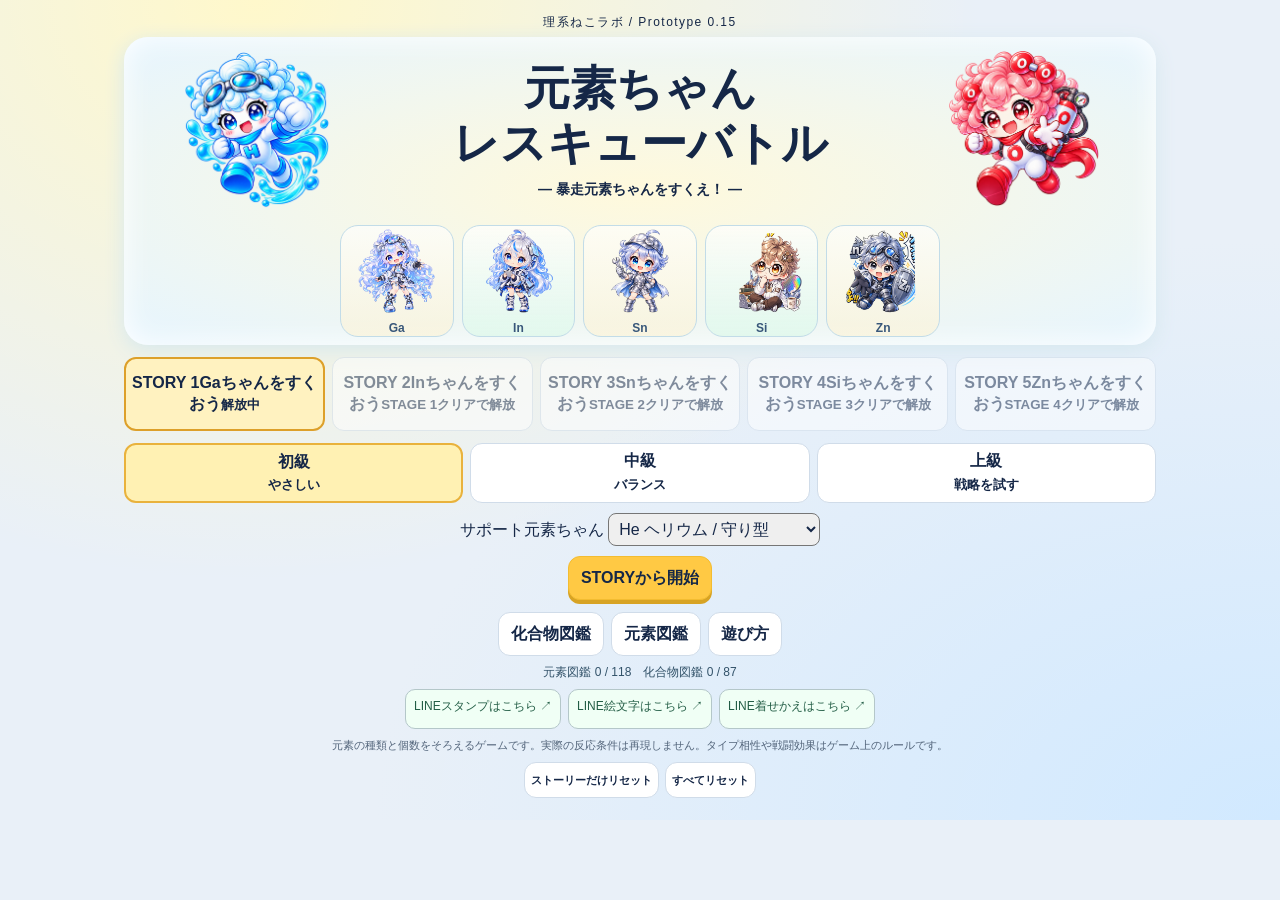
==== commit 6005f6e1: "Release Prototype 0.15: final support, discovery queue and title polish" ====
--- a/docs/index.html
+++ b/docs/index.html
@@ -1,12 +1,16 @@
-<!doctype html><html lang="ja"><head><meta charset="utf-8"><meta name="viewport" content="width=device-width,initial-scale=1,viewport-fit=cover"><title>元素ちゃんレスキューバトル ― 暴走元素ちゃんをすくえ！ ―</title><link rel="icon" href="data:,"><link rel="stylesheet" href="stage.css?v=014"><link rel="stylesheet" href="upgrade.css?v=014"><link rel="stylesheet" href="experience.css?v=014"><link rel="stylesheet" href="identity.css?v=014"></head><body><main>
-<section id="title-screen" class="screen title"><p class="eyebrow">理系ねこラボ / Prototype 0.14</p><h1>元素ちゃん<br>レスキューバトル</h1><p class="subtitle">― 暴走元素ちゃんをすくえ！ ―</p><div id="stage-picker" class="stage-picker"></div><div id="difficulty-picker" class="difficulty-picker"></div><label class="support-picker">サポート元素ちゃん <select id="support-select"></select></label><button id="start-button" class="primary">STORYから開始</button><div class="title-links"><button id="compound-book">化合物図鑑</button><button id="element-book">元素図鑑</button><button class="help-open">遊び方</button></div><p id="collection-progress" class="collection-progress"></p><a class="line-link" href="https://line.me/S/shop/sticker/author/6599833" target="_blank" rel="noopener noreferrer"><b>元素ちゃん達の日常 ↗</b><span>スタンプ・絵文字・着せかえはこちら</span></a><p class="science">元素の種類と個数をそろえるゲームです。実際の反応条件は再現しません。タイプ相性や戦闘効果はゲーム上のルールです。</p></section>
+<!doctype html><html lang="ja"><head><meta charset="utf-8"><meta name="viewport" content="width=device-width,initial-scale=1,viewport-fit=cover"><title>元素ちゃんレスキューバトル ― 暴走元素ちゃんをすくえ！ ―</title><link rel="icon" href="data:,"><link rel="stylesheet" href="stage.css?v=015-rebaseline-20261005"><link rel="stylesheet" href="upgrade.css?v=015-rebaseline-20261005"><link rel="stylesheet" href="experience.css?v=015-rebaseline-20261005"><link rel="stylesheet" href="identity.css?v=015-rebaseline-20261005"></head><body class="recovery015"><main>
+<section id="title-screen" class="screen title"><p class="eyebrow">理系ねこラボ / Prototype 0.15</p><div class="title-hero"><img id="hero-h" alt="H 水素ちゃん"><div><h1>元素ちゃん<br>レスキューバトル</h1><p class="subtitle">― 暴走元素ちゃんをすくえ！ ―</p></div><img id="hero-o" alt="O 酸素ちゃん"></div><div id="stage-picker" class="stage-picker"></div><div id="difficulty-picker" class="difficulty-picker"></div><label class="support-picker">サポート元素ちゃん <select id="support-select"></select></label><button id="start-button" class="primary">STORYから開始</button><div class="title-links"><button id="compound-book">化合物図鑑</button><button id="element-book">元素図鑑</button><button class="help-open">遊び方</button></div><p id="collection-progress" class="collection-progress"></p><a class="line-link" href="https://line.me/S/shop/sticker/author/6599833" target="_blank" rel="noopener noreferrer"><b>元素ちゃん達の日常 ↗</b><span>スタンプ・絵文字・着せかえはこちら</span></a><p class="science">元素の種類と個数をそろえるゲームです。実際の反応条件は再現しません。タイプ相性や戦闘効果はゲーム上のルールです。</p></section>
 <section id="story-screen" class="screen story" hidden><header><strong id="story-heading"></strong><button id="story-bgm">BGM</button><button id="story-skip">スキップ</button></header><div id="story-cast"></div><div class="dialogue-window"><b id="story-name"></b><p id="story-dialogue"></p><div class="story-controls"><small id="story-step"></small><button id="story-next" class="primary">次へ</button></div></div></section>
 <section id="game-screen" class="screen game" hidden><header class="game-header"><b id="stage-label">雑魚戦</b><span id="turn-label"></span><button id="bgm-toggle">BGM OFF</button><button id="se-toggle">SE ON</button><button class="help-open" aria-label="遊び方">?</button></header>
-<div class="battle-hud"><section id="enemy-panel" class="hud"><div class="enemy-top"><div id="enemy-avatar"></div><div class="enemy-title"><strong id="enemy-name"></strong><small id="enemy-identity"></small><small id="enemy-gimmick"></small></div></div><div class="hp-line"><label id="enemy-gauge-label">HP</label><progress id="enemy-hp" value="18" max="18"></progress><b id="enemy-hp-text"></b></div><div class="enemy-shield">シールド <b id="enemy-shield">0</b> / <span id="break-label">弱点 0 / 2</span></div><div id="rescue-chance"></div><div id="weakness"></div><div id="resistance"></div><div class="next"><small>次の行動</small><b id="next-action"></b></div><div id="enemy-receipt" class="receipt">与ダメージ —</div></section>
-<section id="player-panel" class="hud player"><div class="player-top"><strong>元素ラボ</strong><small id="difficulty-label"></small></div><div class="hp-line"><label>HP</label><progress id="player-hp"></progress><b id="player-hp-text"></b></div><div class="player-stats"><span>盾 <b id="shield-value">0</b></span><span>得点 <b id="score-value">0</b></span></div><div class="player-stats"><span>連鎖 <b id="chain-value">×1.00</b></span><span id="defense-value"></span></div><div class="charge"><label>活性化 <b id="charge-value">0%</b></label><progress id="charge-bar" max="100" value="0"></progress></div><div id="role-receipt"></div><div id="player-receipt" class="receipt">被ダメージ —</div></section></div>
+<div class="battle-hud"><section id="enemy-panel" class="hud">
+<div id="enemy-avatar"></div><div class="enemy-title"><strong id="enemy-name"></strong><small id="enemy-identity"></small><small id="enemy-gimmick"></small></div>
+<div class="hp-line"><label id="enemy-gauge-label">HP</label><b id="enemy-hp-text"></b><progress id="enemy-hp" value="18" max="18"></progress></div>
+<div class="enemy-shield">盾 <b id="enemy-shield">0</b> / <span id="break-label">BREAK 0/2</span></div><div id="weakness"></div><div id="rescue-chance" aria-live="polite"></div><div id="resistance"></div>
+<div class="next"><small>次の行動</small><b id="next-action"></b></div><div id="enemy-receipt" class="receipt">与ダメージ —</div><div id="mission-strip"></div></section>
+<section id="player-panel" class="hud player"><div class="player-summary"><div class="player-top"><strong>元素ラボ</strong><small id="difficulty-label"></small></div><div class="hp-line"><label>HP</label><b id="player-hp-text"></b><progress id="player-hp"></progress></div><div class="player-stats"><span>盾 <b id="shield-value">0</b></span><span>得点 <b id="score-value">0</b></span><span>連鎖 <b id="chain-value">×1.00</b></span><span id="defense-value"></span></div><div id="role-receipt"></div><div id="player-receipt" class="receipt">被ダメージ —</div><small id="role-chain015"></small></div></section></div>
 <section class="recipe-panel"><div class="panel-heading"><strong>おすすめ / 作れる <b id="recipe-count"></b></strong><button id="details-button">詳細ヒント</button></div><div id="recipe-list" class="recipe-list"></div></section>
 <section class="hand-panel"><div class="panel-heading"><strong>元素ちゃん</strong><small>候補をタップして選択</small></div><div id="hand-grid" class="hand-grid"></div></section>
-<footer class="action-bar"><div class="support-row"><span id="support-portrait"></span><span id="support-label"></span><button id="special-button">サポート必殺</button></div><div id="message" role="status">候補をタップすると必要な元素を選べます。</div><div class="actions"><button id="clear-button">クリア</button><button id="shuffle-button">手札入替</button><button id="emergency-button">緊急入替</button><button id="craft-button" class="primary">組成を完成</button></div></footer></section>
-<section id="result-screen" class="screen result" hidden><p id="result-outcome"></p><h1 id="result-title"></h1><div id="rescue-card"></div><div id="result-stats"></div><h2>今回作った化合物</h2><div id="result-list"></div><button id="replay-button" class="primary">もう一度</button><button id="next-stage-button">次のステージへ</button><button id="title-button">ステージ選択へ戻る</button></section></main>
+<footer class="action-bar"><div class="support-row"><span id="support-portrait"></span><div class="support-information"><span id="support-label"></span><div class="charge"><label>サポート <b id="charge-value">0%</b></label><progress id="charge-bar" max="100" value="0"></progress></div></div><button id="special-button">サポート発動</button></div><div id="message" role="status">候補をタップすると必要な元素を選べます。</div><div class="actions"><button id="clear-button">クリア</button><button id="shuffle-button">手札入替</button><button id="emergency-button">緊急入替</button><button id="craft-button" class="primary">組成を完成</button></div></footer></section>
+<section id="result-screen" class="screen result" hidden><p id="result-outcome"></p><h1 id="result-title"></h1><div id="rescue-card"></div><div id="result-stats"></div><h2>今回作った化合物</h2><div id="result-list"></div><div class="result-actions"><button id="next-stage-button">次へ</button><button id="replay-button" class="primary">再挑戦</button><button id="title-button">タイトル</button></div></section></main>
 <div id="presentation" hidden aria-live="polite"><div id="reaction-particles"></div><div id="presentation-card"></div><small id="composition-counter" hidden></small><div id="reaction-core" hidden></div></div><dialog id="info-modal"><button id="close-modal" class="modal-close">閉じる</button><h2 id="modal-title"></h2><div id="modal-content"></div></dialog><div id="preload" hidden></div>
-<script src="data.js?v=014"></script><script src="roles.js?v=014"></script><script src="battle-engine.js?v=014"></script><script src="audio.js?v=014"></script><script src="stage-data.js?v=014"></script><script src="upgrade-data.js?v=014"></script><script src="stage-engine.js?v=014"></script><script src="upgrade-engine.js?v=014"></script><script src="rescue-engine.js?v=014"></script><script src="emblems-v2.js?v=014"></script><script src="identity-data.js?v=014"></script><script src="identity-engine.js?v=014"></script><script src="story-data.js?v=014"></script><script src="content014.js?v=014"></script><script src="story-engine.js?v=014"></script><script src="polish.js?v=014"></script><link rel="stylesheet" href="rescue013.css?v=014"><link rel="stylesheet" href="final013.css?v=014"><script src="progress014.js?v=014"></script><script src="special014.js?v=014"></script><script src="rescue-app.js?v=014"></script><link rel="stylesheet" href="ui014.css?v=014"><script src="ui014.js?v=014"></script></body></html>
+<script src="data.js?v=015-rebaseline-20261005"></script><script src="roles.js?v=015-rebaseline-20261005"></script><script src="battle-engine.js?v=015-rebaseline-20261005"></script><script src="audio.js?v=015-rebaseline-20261005"></script><script src="stage-data.js?v=015-rebaseline-20261005"></script><script src="upgrade-data.js?v=015-rebaseline-20261005"></script><script src="stage-engine.js?v=015-rebaseline-20261005"></script><script src="upgrade-engine.js?v=015-rebaseline-20261005"></script><script src="rescue-engine.js?v=015-rebaseline-20261005"></script><script src="emblems-v2.js?v=015-rebaseline-20261005"></script><script src="identity-data.js?v=015-rebaseline-20261005"></script><script src="identity-engine.js?v=015-rebaseline-20261005"></script><script src="story-data.js?v=015-rebaseline-20261005"></script><script src="content014.js?v=015-rebaseline-20261005"></script><script src="content015.js?v=015-rebaseline-20261005"></script><script src="story-engine.js?v=015-rebaseline-20261005"></script><script src="polish.js?v=015-rebaseline-20261005"></script><link rel="stylesheet" href="rescue013.css?v=015-rebaseline-20261005"><link rel="stylesheet" href="final013.css?v=015-rebaseline-20261005"><script src="progress015.js?v=015-rebaseline-20261005"></script><script src="special014.js?v=015-rebaseline-20261005"></script><script src="engine015.js?v=015-rebaseline-20261005"></script><script src="rescue-app.js?v=015-rebaseline-20261005"></script><link rel="stylesheet" href="ui014.css?v=015-rebaseline-20261005"><script src="ui014.js?v=015-rebaseline-20261005"></script><link rel="stylesheet" href="ui015.css?v=015-rebaseline-20261005"><script src="ui015.js?v=015-rebaseline-20261005"></script></body></html>
--- a/docs/stage.css
+++ b/docs/stage.css
@@ -1,6 +1,6 @@
-:root{font-family:"Yu Gothic","Hiragino Kaku Gothic ProN",Meiryo,sans-serif;color:#152747;background:#e9f0f8}*{box-sizing:border-box}body{margin:0;background:radial-gradient(at 20% 0,#fff8cb,transparent 50%),radial-gradient(at 100% 100%,#d1e9ff,transparent 50%)}button,select{font:inherit;color:inherit}button{cursor:pointer;border:1px solid #d0dce9;border-radius:12px;background:white;padding:8px 12px;min-height:44px;font-weight:700;touch-action:manipulation}button:disabled{opacity:.5}button:focus-visible,select:focus-visible{outline:3px solid #ffae13;outline-offset:2px}.primary{background:#ffc944;box-shadow:0 4px 0 #d7a324;border-color:#f3bc31}[hidden]{display:none!important}.title,.result{max-width:760px;margin:auto;text-align:center;padding:36px 20px}.eyebrow{font-size:12px;letter-spacing:.12em}h1{font-size:clamp(30px,6vw,52px);line-height:1.2}h1 span{font-size:.48em;letter-spacing:.06em}.difficulty-picker{display:grid;grid-template-columns:repeat(3,1fr);gap:8px;margin:22px 0}.difficulty-picker button{display:grid;gap:6px;padding:18px 8px}.difficulty-picker .active{background:#fff1b3;border:2px solid #e9b23c}.difficulty-picker small{font-size:11px}.title-links{display:flex;gap:8px;justify-content:center;flex-wrap:wrap;margin-top:20px}.support-picker{display:block;margin:20px}.support-picker select{max-width:100%;padding:10px;border-radius:8px}.science{font-size:12px;line-height:1.8;color:#52647a}
-.game-active{height:100dvh;overflow:hidden}.game{height:100dvh;display:grid;grid-template-rows:44px 194px 172px minmax(0,1fr)132px;gap:8px;padding:8px 14px max(8px,env(safe-area-inset-bottom));overflow:hidden;min-height:0}.game-header{display:flex;align-items:center;gap:8px}.game-header b{font-size:14px}.game-header span{font-size:12px;flex:1}.game-header button{font-size:12px;padding:6px 10px}.battle-hud{display:grid;grid-template-columns:1fr 1fr;gap:10px;min-height:0}.hud{border:1px solid #d8e4f1;border-radius:16px;padding:8px 10px;display:flex;flex-direction:column;gap:4px;position:relative;background:#ffffffdd;overflow:hidden;min-width:0}.enemy-top{display:flex;gap:8px;align-items:center;height:44px;flex-shrink:0}.enemy-title{display:grid;gap:2px;min-width:0}.enemy-title strong{font-size:15px}.enemy-title small{font-size:11px}#enemy-avatar{width:54px;height:50px;flex-shrink:0}#enemy-avatar img{width:100%;height:100%;object-fit:contain}.corrupted img{filter:drop-shadow(0 0 4px #bc388a) saturate(1.12)}.corrupted{background:radial-gradient(ellipse,#ad43b84a,transparent 70%);border-radius:50%}.bug{width:42px;height:35px;background:linear-gradient(#82eff3,#36b5df);border:2px solid #408da7;border-radius:45%;display:grid;place-items:center;box-shadow:0 0 12px #57cbe677}.bug:after{content:"• •";font-size:22px;letter-spacing:3px}.hp-line{display:flex;gap:5px;align-items:center;height:20px;flex-shrink:0}.hp-line label{font-size:10px}.hp-line b{font-size:11px;white-space:nowrap}.hp-line progress{min-width:0;flex:1}progress{height:9px;border:0;border-radius:20px;overflow:hidden;width:100%;background:#dbe6f0}progress::-webkit-progress-bar{background:#dbe6f0}progress::-webkit-progress-value{background:#f2667d;border-radius:20px}.player progress::-webkit-progress-value{background:#42cea8}.player{background:linear-gradient(130deg,#102748,#21315b);color:white}.player-top{height:26px;display:flex;align-items:center;justify-content:space-between}.player-top small{font-size:11px}.player-stats{display:flex;gap:8px;justify-content:space-between;font-size:11px}.enemy-shield,#weakness,#resistance{font-size:11px;line-height:15px;flex-shrink:0}.next{background:#15284b;color:white;border-radius:8px;padding:4px 8px;display:flex;justify-content:space-between;align-items:center;gap:5px;min-height:31px;font-size:12px}.next small{font-size:10px;white-space:nowrap}.next b{font-size:12px}.receipt{font-size:11px;margin-top:auto;line-height:19px;min-height:20px;border-radius:6px;padding:1px 5px;background:#e6edf9;color:#193357}.player .receipt{background:#e9ecff;color:#253456}#role-receipt{font-size:11px;line-height:16px;color:#85f1cf;min-height:18px}.charge{margin-top:auto;display:grid;gap:3px}.charge label{font-size:12px}.charge progress::-webkit-progress-value{background:linear-gradient(90deg,#fdc841,#ff8b6b)}
-.recipe-panel,.hand-panel,.action-bar{border:1px solid #d0dce9;border-radius:16px;padding:8px;background:#ffffffdc;min-height:0;overflow:hidden}.panel-heading{height:26px;display:flex;align-items:center;justify-content:space-between;gap:4px}.panel-heading strong{font-size:13px}.panel-heading small{font-size:11px;color:#52647a}.panel-heading button{min-height:24px;font-size:11px;padding:3px 8px}.recipe-list{height:calc(100% - 26px);display:flex;gap:8px;overflow-x:auto;overflow-y:hidden;scrollbar-width:thin;padding-bottom:6px}.recipe-card{flex:0 0 182px;min-width:0;padding:6px 8px;display:flex;flex-direction:column;justify-content:center;align-items:center;gap:3px;border-radius:12px;border:2px solid #ffffff7f;background:linear-gradient(135deg,var(--tc),#25344e);color:white;position:relative;box-shadow:inset 0 0 0 2px #ffffff18;overflow:hidden;min-height:0}.type-emblem{position:absolute;inset:0;width:100%;height:100%;pointer-events:none}.recipe-card>strong{font-size:23px;line-height:26px;z-index:1}.compound-name{font-size:12px;line-height:16px;z-index:1}.type-role{font-size:11px;line-height:16px;z-index:1}.effect-summary{font-size:12px;line-height:18px;z-index:1;white-space:normal;word-break:keep-all;text-align:center}.recipe-card.weakness{border-color:#ffdc67;box-shadow:0 0 0 1px #dfac4a}.hand-panel{display:flex;flex-direction:column}.hand-grid{flex:1;display:grid;grid-template-columns:repeat(8,minmax(0,1fr));gap:7px;min-height:0;padding-top:4px}.element-card{padding:0;position:relative;min-height:0;overflow:hidden;display:flex;align-items:center;justify-content:center;background:linear-gradient(135deg,#fff,var(--tint));border:2px solid #e0e7ef}.element-card img{width:94%;height:calc(100% - 34px);margin-top:32px;object-fit:contain;pointer-events:none}.identity-badge{position:absolute;left:4px;top:4px;min-width:60px;max-width:calc(100% - 8px);text-align:left;background:#fffffff0;border:1px solid #cfdaeb;border-radius:8px;padding:2px 4px;z-index:1;display:grid}.identity-badge strong{font-size:16px;line-height:18px}.identity-badge small{font-size:9px;line-height:12px;white-space:nowrap}.is-selected{border-color:#eaad20;box-shadow:inset 0 0 0 2px #ffce4b;transform:translateY(-2px)}.card-glow{animation:glow .6s alternate infinite}.action-bar{display:flex;flex-direction:column;gap:6px}.support-row{display:flex;justify-content:space-between;align-items:center;gap:6px;min-height:34px;font-size:12px}.support-row button{font-size:12px;min-height:34px;padding:5px 10px}#message{flex:1;font-size:12px;line-height:18px;min-height:30px;display:flex;align-items:center}.actions{display:flex;gap:6px}.actions button{font-size:12px;flex:1;padding:6px 4px;min-height:44px}.actions .primary{flex:1.3}
-#presentation{position:fixed;inset:0;z-index:20;display:grid;place-items:center;background:#17264d38}#presentation-card{background:linear-gradient(145deg,#fcfeff,#e7f2ff);padding:26px;border:3px solid #fff;border-radius:24px;box-shadow:0 20px 70px #18284d55;text-align:center;width:min(84vw,420px);color:#19294c;transform-origin:center;will-change:transform,opacity}#presentation-card strong{display:block;font-size:40px;line-height:1.3}#presentation-card p{font-size:15px;margin:10px 0;line-height:1.6}#presentation-card img{width:160px;height:175px;object-fit:contain}#presentation-card .discovery{color:#b36b00;font-size:15px}.shake{animation:shake .25s linear}.hit{animation:glow .45s ease}.modal-close{float:right;position:sticky;top:0}dialog{max-width:700px;width:92%;max-height:85dvh;overflow:auto;border:1px solid #c7d9ed;border-radius:20px;padding:18px}dialog::backdrop{background:#182f5677}.book-grid{display:grid;grid-template-columns:repeat(auto-fit,minmax(130px,1fr));gap:10px}.book-item{padding:12px;border:1px solid #d9e4ef;border-radius:12px;text-align:center;background:#f4f8ff}.book-item img{width:100px;height:110px;object-fit:contain}.book-item strong,.book-item small{display:block}.book-item p{font-size:11px;line-height:1.6}.result h1{font-size:32px}.result #rescue-card img{height:150px;width:150px;object-fit:contain}#result-stats{display:grid;grid-template-columns:repeat(3,1fr);gap:10px;margin:16px 0}#result-list{display:flex;flex-wrap:wrap;justify-content:center;gap:6px;margin:15px}.result-chip{background:#e7f1ff;border-radius:8px;padding:6px;font-size:12px}.result h2{font-size:16px}.result>button{margin:8px}@keyframes shake{25%,75%{transform:translateX(5px) rotate(1deg)}50%{transform:translateX(-5px) rotate(-1deg)}}@keyframes glow{50%{filter:brightness(1.25);box-shadow:0 0 15px #ffaa37}}
-@media(max-width:600px){.game{grid-template-rows:40px 184px 150px minmax(0,1fr)132px;gap:6px;padding:6px 6px max(18px,env(safe-area-inset-bottom))}.game-header{gap:5px}.game-header b{font-size:12px}.game-header span{font-size:10px}.game-header button{padding:5px 7px;font-size:11px;min-height:38px}.battle-hud{gap:6px}.hud{padding:6px;gap:3px;border-radius:12px}.enemy-top{height:42px;gap:5px}#enemy-avatar{width:44px;height:44px}.enemy-title strong{font-size:12px;line-height:16px}.enemy-title small{font-size:10px;line-height:13px}.hp-line{height:18px}.hp-line b{font-size:10px}.enemy-shield,#weakness,#resistance{font-size:10px;line-height:14px}.next{padding:3px 5px;min-height:27px;display:grid;grid-template-columns:1fr;gap:0}.next small{font-size:9px}.next b{font-size:10px;line-height:14px}.receipt{font-size:10px;line-height:17px;min-height:19px}.player-top{height:24px}.player-top strong{font-size:13px}.player-stats{font-size:10px;gap:3px}.charge label{font-size:11px}#role-receipt{font-size:10px;line-height:14px;min-height:14px}.recipe-panel,.hand-panel,.action-bar{padding:6px;border-radius:12px}.panel-heading{height:24px}.recipe-list{height:calc(100% - 24px);gap:6px}.recipe-card{flex-basis:160px;padding:4px 6px;gap:2px}.compound-name{font-size:11px;line-height:15px}.type-role{font-size:10px;line-height:14px}.effect-summary{font-size:11px;line-height:16px}.hand-grid{grid-template-columns:repeat(4,minmax(0,1fr));grid-template-rows:1fr 1fr;gap:5px}.element-card img{width:96%;height:calc(100% - 32px);margin-top:30px}.identity-badge{min-width:55px}.identity-badge strong{font-size:15px;line-height:16px}.identity-badge small{font-size:8px;line-height:10px}.support-row{font-size:11px;min-height:32px}.support-row button{font-size:11px;padding:4px 7px;min-height:32px}#message{font-size:11px;line-height:16px;min-height:30px}.actions button{font-size:11px}.title,.result{padding:24px 14px}.difficulty-picker{gap:5px}.difficulty-picker button{font-size:13px;padding:14px 5px}.difficulty-picker small{font-size:10px}#presentation-card{padding:20px}#presentation-card strong{font-size:34px}}
+:root{font-family:"Yu Gothic","Hiragino Kaku Gothic ProN",Meiryo,sans-serif;color:#152747;background:#e9f0f8}*{box-sizing:border-box}body{margin:0;background:radial-gradient(at 20% 0,#fff8cb,transparent 50%),radial-gradient(at 100% 100%,#d1e9ff,transparent 50%)}button,select{font:inherit;color:inherit}button{cursor:pointer;border:1px solid #d0dce9;border-radius:12px;background:white;padding:8px 12px;min-height:44px;font-weight:700;touch-action:manipulation}button:disabled{opacity:.5}button:focus-visible,select:focus-visible{outline:3px solid #ffae13;outline-offset:2px}.primary{background:#ffc944;box-shadow:0 4px 0 #d7a324;border-color:#f3bc31}[hidden]{display:none!important}.title,.result{text-align:center}.eyebrow{letter-spacing:.12em}h1{font-size:clamp(30px,6vw,52px);line-height:1.2}h1 span{font-size:.48em;letter-spacing:.06em}.difficulty-picker{}.difficulty-picker button{}.difficulty-picker .active{background:#fff1b3;border:2px solid #e9b23c}.difficulty-picker small{}.title-links{}.support-picker{}.support-picker select{border-radius:8px}.science{font-size:12px;line-height:1.8;color:#52647a}
+.game-active{}.game{}.game-header{}.game-header b{}.game-header span{}.game-header button{}.battle-hud{}.hud{border:1px solid #d8e4f1;border-radius:16px;background:#ffffffdd}.enemy-top{}.enemy-title{}.enemy-title strong{}.enemy-title small{}#enemy-avatar{}#enemy-avatar img{}.corrupted img{filter:drop-shadow(0 0 4px #bc388a) saturate(1.12)}.corrupted{background:radial-gradient(ellipse,#ad43b84a,transparent 70%);border-radius:50%}.bug{width:42px;height:35px;background:linear-gradient(#82eff3,#36b5df);border:2px solid #408da7;border-radius:45%;display:grid;place-items:center;box-shadow:0 0 12px #57cbe677}.bug:after{content:"• •";font-size:22px;letter-spacing:3px}.hp-line{}.hp-line label{}.hp-line b{}.hp-line progress{}progress{height:9px;border:0;border-radius:20px;overflow:hidden;width:100%;background:#dbe6f0}progress::-webkit-progress-bar{background:#dbe6f0}progress::-webkit-progress-value{background:#f2667d;border-radius:20px}.player progress::-webkit-progress-value{background:#42cea8}.player{background:linear-gradient(130deg,#102748,#21315b);color:white}.player-top{}.player-top small{}.player-stats{}.enemy-shield,#weakness,#resistance{}.next{background:#15284b;color:white;border-radius:8px;padding:4px 8px;display:flex;justify-content:space-between;align-items:center;gap:5px;min-height:31px;font-size:12px}.next small{font-size:10px;white-space:nowrap}.next b{font-size:12px}.receipt{border-radius:6px;background:#e6edf9;color:#193357}.player .receipt{background:#e9ecff;color:#253456}#role-receipt{color:#85f1cf}.charge{}.charge label{}.charge progress::-webkit-progress-value{background:linear-gradient(90deg,#fdc841,#ff8b6b)}
+.recipe-panel,.hand-panel,.action-bar{border:1px solid #d0dce9;border-radius:16px;background:#ffffffdc}.panel-heading{}.panel-heading strong{}.panel-heading small{color:#52647a}.panel-heading button{}.recipe-list{scrollbar-width:thin}.recipe-card{border-radius:12px;border:2px solid #ffffff7f;background:linear-gradient(135deg,var(--tc),#25344e);color:white;box-shadow:inset 0 0 0 2px #ffffff18}.type-emblem{position:absolute;inset:0;width:100%;height:100%;pointer-events:none}.recipe-card>strong{z-index:1}.compound-name{z-index:1}.type-role{z-index:1}.effect-summary{z-index:1;text-align:center}.recipe-card.weakness{border-color:#ffdc67;box-shadow:0 0 0 1px #dfac4a}.hand-panel{}.hand-grid{}.element-card{background:linear-gradient(135deg,#fff,var(--tint));border:2px solid #e0e7ef}.element-card img{pointer-events:none}.identity-badge{text-align:left;background:#fffffff0;border:1px solid #cfdaeb;border-radius:8px;z-index:1}.identity-badge strong{}.identity-badge small{}.is-selected{border-color:#eaad20;box-shadow:inset 0 0 0 2px #ffce4b;transform:translateY(-2px)}.card-glow{animation:glow .6s alternate infinite}.action-bar{}.support-row{}.support-row button{}#message{}.actions{}.actions button{}.actions .primary{}
+#presentation{position:fixed;inset:0;z-index:20;display:grid;place-items:center;background:#17264d38}#presentation-card{background:linear-gradient(145deg,#fcfeff,#e7f2ff);padding:26px;border:3px solid #fff;border-radius:24px;box-shadow:0 20px 70px #18284d55;text-align:center;width:min(84vw,420px);color:#19294c;transform-origin:center;will-change:transform,opacity}#presentation-card strong{display:block;font-size:40px;line-height:1.3}#presentation-card p{font-size:15px;margin:10px 0;line-height:1.6}#presentation-card img{width:160px;height:175px;object-fit:contain}#presentation-card .discovery{color:#b36b00;font-size:15px}.shake{animation:shake .25s linear}.hit{animation:glow .45s ease}.modal-close{}dialog{border:1px solid #c7d9ed;border-radius:20px}dialog::backdrop{background:#182f5677}.book-grid{}.book-item{border:1px solid #d9e4ef;border-radius:12px;text-align:center;background:#f4f8ff}.book-item img{}.book-item strong,.book-item small{}.book-item p{}.result h1{}.result #rescue-card img{}#result-stats{}#result-list{}.result-chip{background:#e7f1ff;border-radius:8px}.result h2{}.result>button{}@keyframes shake{25%,75%{transform:translateX(5px) rotate(1deg)}50%{transform:translateX(-5px) rotate(-1deg)}}@keyframes glow{50%{filter:brightness(1.25);box-shadow:0 0 15px #ffaa37}}
+@media(max-width:600px){.game{}.game-header{}.game-header b{}.game-header span{}.game-header button{}.battle-hud{}.hud{border-radius:12px}.enemy-top{}#enemy-avatar{}.enemy-title strong{}.enemy-title small{}.hp-line{}.hp-line b{}.enemy-shield,#weakness,#resistance{}.next{padding:3px 5px;min-height:27px;display:grid;grid-template-columns:1fr;gap:0}.next small{font-size:9px}.next b{font-size:10px;line-height:14px}.receipt{}.player-top{}.player-top strong{}.player-stats{}.charge label{}#role-receipt{}.recipe-panel,.hand-panel,.action-bar{border-radius:12px}.panel-heading{}.recipe-list{}.recipe-card{}.compound-name{}.type-role{}.effect-summary{}.hand-grid{}.element-card img{}.identity-badge{}.identity-badge strong{}.identity-badge small{}.support-row{}.support-row button{}#message{}.actions button{}.title,.result{}.difficulty-picker{}.difficulty-picker button{}.difficulty-picker small{}#presentation-card{padding:20px}#presentation-card strong{font-size:34px}}
 @media(prefers-reduced-motion:reduce){.shake,.hit,.card-glow{animation:none}}
--- a/docs/upgrade.css
+++ b/docs/upgrade.css
@@ -1,34 +1,34 @@
-.stage-picker{display:grid;grid-template-columns:repeat(3,1fr);gap:8px;margin:18px 0}.stage-picker button{display:grid;gap:8px}.stage-picker span{font-size:13px}.stage-picker small{font-size:11px}.stage-picker .active,.support-choices .active{border:2px solid #dda02a;background:#fff2c0}
-.game{grid-template-rows:44px 230px 172px minmax(0,1fr)144px}
-#enemy-panel{padding-left:184px;justify-content:center;gap:7px}.enemy-top{height:39px}#enemy-avatar{position:absolute;left:8px;top:34px;width:162px;height:184px}#enemy-avatar img{animation:boss-idle 3s ease-in-out infinite}.enemy-title strong{font-size:19px}.enemy-title small{font-size:13px}.enemy-title{gap:5px}.boss-mode .hp-line{max-width:320px}.enemy-shield,#weakness,#resistance{font-size:12px;line-height:17px}.next{min-height:34px}.calming{background:radial-gradient(ellipse,#68d5d566,transparent 75%)}.calming img{filter:drop-shadow(0 0 7px #5ed0ff)}.boss-enter{animation:boss-enter .8s ease-out}.corrupted img{filter:drop-shadow(0 0 7px #b02e96) saturate(1.15)}.bug{margin:44px auto;transform:scale(1.5)}
-.recipe-card{padding:5px 8px;justify-content:space-between;border:2px solid #6f879f;background:linear-gradient(130deg,#2a3d5a,#17263e);box-shadow:inset 0 0 0 2px #fff2}.recipe-card.weakness{border-color:#ffc953;background:linear-gradient(130deg,#54442e,#17263e)}.role-mark{font-size:17px;line-height:23px;font-weight:900;color:var(--role-color);align-self:flex-start;display:block;text-shadow:0 1px #061429}.recipe-card strong{font-size:24px}.type-role{background:#ffffff18;padding:0 7px;border-radius:5px;font-size:10px}.effect-summary{font-size:12px;font-weight:700}.compound-name{font-size:12px}.identity-badge small{font-size:10px;line-height:13px}
-.support-row{min-height:44px;gap:5px}.support-row button{min-height:44px;white-space:nowrap}.support-row>span:nth-child(2){flex:1}.support-row small{display:block;font-size:10px}#support-portrait{height:40px;width:38px;flex:none}.support-image{display:inline-block;width:100%;height:100%;overflow:hidden;position:relative;border-radius:12px}.support-image img{width:100%;height:100%;object-fit:contain}.ne-portrait img{position:absolute;width:340%;height:340%;max-width:none;left:-142%;top:-106%;object-fit:fill}.ready{background:linear-gradient(130deg,#fff0aa,#ffb85c);color:#402a0d;border:2px solid #e4a135;box-shadow:0 0 10px #ffce65;animation:ready-pulse 1.2s ease-in-out infinite}
-.support-choices{display:grid;grid-template-columns:repeat(2,minmax(0,1fr));gap:8px}.support-choices button{display:grid;gap:6px;text-align:center;padding:8px}.support-choices .support-image{width:80px;height:84px;margin:auto}.support-choices small{font-size:11px}.support-choices span:not(.support-image){font-size:11px}#support-go{margin-top:12px;width:100%}
+.stage-picker{}.stage-picker button{}.stage-picker span{}.stage-picker small{}.stage-picker .active,.support-choices .active{border:2px solid #dda02a;background:#fff2c0}
+.game{}
+#enemy-panel{}.enemy-top{}#enemy-avatar{}#enemy-avatar img{animation:boss-idle 3s ease-in-out infinite}.enemy-title strong{}.enemy-title small{}.enemy-title{}.boss-mode .hp-line{}.enemy-shield,#weakness,#resistance{}.next{min-height:34px}.calming{background:radial-gradient(ellipse,#68d5d566,transparent 75%)}.calming img{filter:drop-shadow(0 0 7px #5ed0ff)}.boss-enter{animation:boss-enter .8s ease-out}.corrupted img{filter:drop-shadow(0 0 7px #b02e96) saturate(1.15)}.bug{margin:44px auto;transform:scale(1.5)}
+.recipe-card{border:2px solid #6f879f;background:linear-gradient(130deg,#2a3d5a,#17263e);box-shadow:inset 0 0 0 2px #fff2}.recipe-card.weakness{border-color:#ffc953;background:linear-gradient(130deg,#54442e,#17263e)}.role-mark{font-weight:900;color:var(--role-color);text-shadow:0 1px #061429}.recipe-card strong{}.type-role{background:#ffffff18;border-radius:5px}.effect-summary{font-weight:700}.compound-name{}.identity-badge small{}
+.support-row{}.support-row button{}.support-row>span:nth-child(2){}.support-row small{}#support-portrait{}.support-image{border-radius:12px}.support-image img{}.ne-portrait img{position:absolute;width:340%;height:340%;max-width:none;left:-142%;top:-106%;object-fit:fill}.ready{background:linear-gradient(130deg,#fff0aa,#ffb85c);color:#402a0d;border:2px solid #e4a135;box-shadow:0 0 10px #ffce65;animation:ready-pulse 1.2s ease-in-out infinite}
+.support-choices{display:grid;grid-template-columns:repeat(2,minmax(0,1fr));gap:8px}.support-choices button{display:grid;gap:6px;text-align:center;padding:8px}.support-choices .support-image{}.support-choices small{font-size:11px}.support-choices span:not(.support-image){}#support-go{}
 #reaction-particles{position:fixed;inset:0;pointer-events:none}.reaction-copy{position:absolute;object-fit:contain;filter:drop-shadow(0 0 8px #ffe380);z-index:21;pointer-events:none}#presentation-card{z-index:22;position:relative}.forming{box-shadow:0 0 70px #ffd75d!important;transform:scale(.88)!important}.forming>strong{visibility:hidden}#presentation-card>.support-image{width:180px;height:190px}.is-selected{transform:translateY(-4px);box-shadow:0 0 14px #ffc83b,inset 0 0 0 2px #ffcf4d}.hit{animation:impact .42s ease-in-out}
 @keyframes boss-idle{50%{transform:translateY(-4px) rotate(1deg)}}@keyframes boss-enter{from{transform:scale(.8);opacity:.4}to{transform:scale(1);opacity:1}}@keyframes ready-pulse{50%{box-shadow:0 0 18px #ffbf38}}@keyframes impact{25%{transform:translateX(-4px);filter:brightness(1.3)}75%{transform:translateX(4px)}}
 @media(max-width:600px){
- .game{grid-template-rows:40px 230px 156px minmax(0,1fr)144px}
- .battle-hud{grid-template-columns:1.32fr 1fr}
- #enemy-panel{padding:6px;gap:4px;justify-content:flex-start}
- .enemy-top{height:35px;margin-left:0}
- .enemy-title strong{font-size:14px}.enemy-title small{font-size:11px}
- #enemy-avatar{left:2px;top:51px;width:94px;height:149px}
- #enemy-panel>.hp-line,#enemy-panel>.enemy-shield,#weakness,#resistance,#enemy-panel>.next{margin-left:90px}
- #enemy-panel>.hp-line{height:23px;flex-wrap:wrap;gap:2px;position:relative;padding-bottom:10px}
- #enemy-panel>.hp-line label{font-size:11px}#enemy-hp-text{font-size:12px}#enemy-panel progress{position:absolute;left:0;bottom:0;width:100%}
- .enemy-shield{line-height:15px;font-size:11px}.enemy-shield>span{display:block}
- #weakness,#resistance{font-size:11px;line-height:15px}
+ .game{}
+ .battle-hud{}
+ #enemy-panel{}
+ .enemy-top{}
+ .enemy-title strong{}.enemy-title small{}
+ #enemy-avatar{}
+ #enemy-panel>.hp-line,#enemy-panel>.enemy-shield,#weakness,#resistance,#enemy-panel>.next{}
+ #enemy-panel>.hp-line{}
+ #enemy-panel>.hp-line label{}#enemy-hp-text{}#enemy-panel progress{}
+ .enemy-shield{}.enemy-shield>span{}
+ #weakness,#resistance{}
  .next{gap:2px;padding:4px;min-height:41px}.next b{font-size:11px;line-height:15px;overflow-wrap:anywhere}
- #enemy-receipt{margin-top:auto;font-size:12px;line-height:20px;min-height:22px}
- .player{gap:6px}.player-top strong{font-size:13px}.player-top small{font-size:11px}.player-stats{font-size:11px;flex-wrap:wrap;line-height:16px}.hp-line b{font-size:11px}.receipt{font-size:11px;line-height:17px}#role-receipt{font-size:11px}
- .recipe-card{flex-basis:174px;gap:1px}.role-mark{font-size:16px;line-height:22px}.recipe-card strong{font-size:22px;line-height:24px}.compound-name{font-size:12px;line-height:16px}.type-role{font-size:10px;line-height:14px}.effect-summary{font-size:11px;line-height:16px}
- .identity-badge{min-width:56px;padding:1px 4px}.identity-badge small{font-size:9px;line-height:12px}.element-card img{height:calc(100% - 31px);margin-top:29px}
- .support-row button{font-size:11px;min-height:44px;padding:4px 6px}.support-row{font-size:11px}#support-label b{font-size:11px}#message{min-height:24px}.actions button{font-size:11px}
- .stage-picker{gap:5px}.stage-picker button{padding:8px 4px}.stage-picker span{font-size:11px}.title h1{margin:16px 0}.difficulty-picker{margin:12px 0}
+ #enemy-receipt{}
+ .player{}.player-top strong{}.player-top small{}.player-stats{}.hp-line b{}.receipt{}#role-receipt{}
+ .recipe-card{}.role-mark{}.recipe-card strong{}.compound-name{}.type-role{}.effect-summary{}
+ .identity-badge{}.identity-badge small{}.element-card img{}
+ .support-row button{}.support-row{}#support-label b{}#message{}.actions button{}
+ .stage-picker{}.stage-picker button{}.stage-picker span{}.title h1{}.difficulty-picker{}
 }
-@media(max-height:730px) and (max-width:600px){.game{grid-template-rows:38px 214px 146px minmax(150px,1fr)138px;height:auto;min-height:100dvh;overflow:visible}.game-active{overflow:auto}}
-.recipe-card>strong{line-height:24px}.recipe-card>.role-mark{line-height:20px}.recipe-card>.type-role{line-height:12px}.recipe-card>.compound-name{line-height:16px}.recipe-card>.effect-summary{line-height:16px}.recipe-card{gap:1px;justify-content:center;padding-top:3px;padding-bottom:3px}.recipe-card>*{flex-shrink:0}
-@media(min-width:601px){.hand-grid .element-card img{height:94%;width:70%;margin:0 0 0 25%}}
+@media(max-height:730px) and (max-width:600px){.game{}.game-active{}}
+.recipe-card>strong{}.recipe-card>.role-mark{}.recipe-card>.type-role{}.recipe-card>.compound-name{}.recipe-card>.effect-summary{}.recipe-card{}.recipe-card>*{}
+@media(min-width:601px){.hand-grid .element-card img{}}
 .barrier:after{content:'□ バリア';position:absolute;inset:20% 10%;border:3px solid #75caff;border-radius:20px;background:#4cafff44;display:grid;place-items:center;font-size:20px;color:white;pointer-events:none;animation:impact .6s}
 .recovering:after{content:'＋ 回復';position:absolute;inset:20% 10%;border-radius:20px;background:#3adcac66;display:grid;place-items:center;font-size:22px;pointer-events:none;animation:impact .6s}
 .break-reaction{animation:impact .8s ease-in-out;filter:brightness(1.3)}
--- a/docs/experience.css
+++ b/docs/experience.css
@@ -1,24 +1,24 @@
-.game{grid-template-rows:44px 220px 172px minmax(0,1fr)90px}
-.battle-hud{grid-template-columns:1.12fr 1fr}
-#enemy-panel{padding-left:204px;gap:2px;justify-content:center}
-#enemy-avatar{width:185px;height:194px;top:15px;left:7px}
-.enemy-top{height:38px}.enemy-title strong{font-size:20px}
-#enemy-panel>.hp-line{height:27px;max-width:none;flex-wrap:wrap;position:relative;padding-bottom:9px;gap:6px}
-#enemy-panel>.hp-line label{font-size:12px}#enemy-hp-text{font-size:16px}
-#enemy-panel>.hp-line progress{position:absolute;bottom:0;left:0;width:100%}
-#enemy-receipt{font-size:15px;font-weight:900;line-height:22px;margin-top:0}
-#rescue-chance{font-size:12px;font-weight:900;color:#8b4d00;line-height:17px;min-height:0;flex-shrink:0}
-#rescue-chance:empty{display:none}
-.player{padding:12px;gap:7px}.player>.hp-line,.player>.player-stats,.player>.charge,.player>#role-receipt,.player>#player-receipt{width:53%}
-.player>.hp-line{height:24px}.player>.hp-line b{font-size:14px}.player>.hp-line progress{max-width:130px}
-.player>.charge{margin-top:8px}.player>.player-top{padding-right:45%}
-.player>.support-row{position:absolute;right:8px;top:10px;bottom:10px;width:42%;display:flex;flex-direction:column;justify-content:center;gap:6px;border-left:1px solid #ffffff35;padding-left:9px;text-align:center}
-.player #support-portrait{width:90px;height:91px}.player #support-label b{font-size:14px}.player #support-label small{font-size:11px}.player .support-row>span:nth-child(2){flex:0}
-.player #special-button{width:100%;min-height:44px;font-size:12px}
-.action-bar{gap:4px}#message{min-height:24px;font-size:12px;flex:1}
-.recipe-list{gap:7px}.recipe-card{flex-basis:146px;padding:4px;gap:1px;justify-content:center}.recipe-card>.role-mark{font-size:18px;line-height:22px}.recipe-card>strong{font-size:25px;line-height:26px}.recipe-card>.compound-name{font-size:12px;line-height:16px}.recipe-card>.type-role{font-size:9px;line-height:12px}.recipe-card>.effect-summary{font-size:13px;line-height:17px}
+.game{}
+.battle-hud{}
+#enemy-panel{}
+#enemy-avatar{}
+.enemy-top{}.enemy-title strong{}
+#enemy-panel>.hp-line{}
+#enemy-panel>.hp-line label{}#enemy-hp-text{}
+#enemy-panel>.hp-line progress{}
+#enemy-receipt{font-weight:900}
+#rescue-chance{font-weight:900;color:#8b4d00}
+#rescue-chance:empty{}
+.player{}.player>.hp-line,.player>.player-stats,.player>.charge,.player>#role-receipt,.player>#player-receipt{}
+.player>.hp-line{}.player>.hp-line b{}.player>.hp-line progress{}
+.player>.charge{}.player>.player-top{}
+.player>.support-row{border-left:1px solid #ffffff35;text-align:center}
+.player #support-portrait{}.player #support-label b{}.player #support-label small{}.player .support-row>span:nth-child(2){}
+.player #special-button{}
+.action-bar{}#message{}
+.recipe-list{}.recipe-card{}.recipe-card>.role-mark{}.recipe-card>strong{}.recipe-card>.compound-name{}.recipe-card>.type-role{}.recipe-card>.effect-summary{}
 .recipe-card[data-recommended=true]{border-color:#ffcd62;box-shadow:inset 0 0 0 2px #fff2,0 0 6px #ffd86b66}
-.recipe-card[data-recommended=true] .role-mark:after{content:'推';font-size:9px;color:#ffd978;margin-left:4px}
+.recipe-card[data-recommended=true] .role-mark:after{content:'推';color:#ffd978}
 #presentation{background:#17264d22}
 #presentation.composition{display:block}
 #presentation.composition #presentation-card{position:absolute;left:50%;top:var(--reaction-y);translate:-50% -50%;padding:12px;width:min(82vw,350px);min-height:155px}
@@ -33,33 +33,33 @@
 .weak-impact{animation:weak-impact .6s}.break-reaction{animation:weak-impact .7s;filter:brightness(1.3)}
 @keyframes core-pulse{50%{scale:1.12}}@keyframes weak-impact{25%{transform:translateX(-7px)}50%{transform:translateX(6px);filter:brightness(1.25)}75%{transform:translateX(-3px)}}
 @media(max-width:600px){
- .game{grid-template-rows:40px 224px 170px minmax(0,1fr)118px;gap:6px}
- .battle-hud{grid-template-columns:1.32fr 1fr}
- #enemy-panel{padding:6px;gap:3px;justify-content:flex-start}
- #enemy-avatar{width:100px;height:156px;left:0;top:47px}
- .enemy-title strong{font-size:14px}.enemy-top{height:35px}
- #enemy-panel>.hp-line,#enemy-panel>.enemy-shield,#weakness,#resistance,#enemy-panel>.next,#rescue-chance{margin-left:94px}
- #enemy-panel>.hp-line{height:35px;padding-bottom:10px;gap:0;max-width:none;display:block}
- #enemy-panel>.hp-line label{display:block;font-size:10px;line-height:11px;white-space:nowrap}
- #enemy-hp-text{font-size:13px;line-height:15px}
- #enemy-panel>.hp-line progress{bottom:0;height:7px}
- #enemy-receipt{font-size:11px;line-height:19px;margin-top:auto;white-space:nowrap;padding:0 2px}
- #rescue-chance{font-size:11px;line-height:15px;flex-shrink:0;white-space:nowrap}.enemy-shield{font-size:10px;line-height:13px}
- #weakness,#resistance{font-size:10px;line-height:13px}.next{min-height:34px;padding:3px}.next b{font-size:10px;line-height:12px}
- .player{padding:7px;gap:6px}.player>.hp-line,.player>.player-stats,.player>.charge,.player>#role-receipt,.player>#player-receipt{width:100%}
- .player>.hp-line b{font-size:11px}.player>.hp-line progress{max-width:none}.player>.player-top{padding-right:0}
- .player>.charge{margin-top:auto}.player-stats{font-size:11px}.player .receipt{font-size:11px}
- .recipe-list{gap:5px}.recipe-card{flex-basis:calc((100vw - 36px)/3);padding:3px 2px}
- .recipe-card>.role-mark{font-size:16px;line-height:22px;white-space:nowrap;letter-spacing:-.5px}.recipe-card>strong{font-size:23px;line-height:26px}.recipe-card>.compound-name{font-size:10px;line-height:14px;white-space:nowrap;letter-spacing:-.4px}.recipe-card>.type-role{font-size:8px;line-height:11px;padding:0 3px}.recipe-card>.effect-summary{font-size:12px;line-height:16px}
- .element-card{justify-content:center}.element-card img{width:96%;height:calc(100% - 23px);margin:21px 0 0}
- .identity-badge{top:3px;left:3px;padding:0 3px;min-width:0}.identity-badge strong{font-size:14px;line-height:14px}.identity-badge small{font-size:8px;line-height:9px}
- .action-bar{gap:3px}.support-row{height:38px;min-height:38px;gap:4px}.support-row button{min-height:36px;font-size:10px;padding:4px;max-width:160px}
- #support-portrait{height:34px;width:33px}#support-label b{font-size:10px}#support-label small{font-size:8px}.support-row{font-size:10px}
- #message{min-height:16px;font-size:10px;line-height:13px;white-space:nowrap;overflow:hidden;text-overflow:ellipsis;display:block}
- .actions button{min-height:44px;font-size:11px}.actions{gap:5px}
+ .game{}
+ .battle-hud{}
+ #enemy-panel{}
+ #enemy-avatar{}
+ .enemy-title strong{}.enemy-top{}
+ #enemy-panel>.hp-line,#enemy-panel>.enemy-shield,#weakness,#resistance,#enemy-panel>.next,#rescue-chance{}
+ #enemy-panel>.hp-line{}
+ #enemy-panel>.hp-line label{}
+ #enemy-hp-text{}
+ #enemy-panel>.hp-line progress{}
+ #enemy-receipt{}
+ #rescue-chance{}.enemy-shield{}
+ #weakness,#resistance{}.next{min-height:34px;padding:3px}.next b{font-size:10px;line-height:12px}
+ .player{}.player>.hp-line,.player>.player-stats,.player>.charge,.player>#role-receipt,.player>#player-receipt{}
+ .player>.hp-line b{}.player>.hp-line progress{}.player>.player-top{}
+ .player>.charge{}.player-stats{}.player .receipt{}
+ .recipe-list{}.recipe-card{}
+ .recipe-card>.role-mark{letter-spacing:-.5px}.recipe-card>strong{}.recipe-card>.compound-name{letter-spacing:-.4px}.recipe-card>.type-role{}.recipe-card>.effect-summary{}
+ .element-card{}.element-card img{}
+ .identity-badge{}.identity-badge strong{}.identity-badge small{}
+ .action-bar{}.support-row{}.support-row button{}
+ #support-portrait{}#support-label b{}#support-label small{}.support-row{}
+ #message{text-overflow:ellipsis}
+ .actions button{}.actions{}
  #presentation.composition #presentation-card{width:300px;padding:9px;min-height:152px}
  #presentation.composition #presentation-card strong{font-size:30px}
  #presentation-card>.support-image{width:150px;height:156px}
 }
-@media(max-height:730px) and (max-width:600px){.game{grid-template-rows:38px 214px 140px minmax(220px,1fr)118px;min-height:100dvh;height:auto;overflow:visible}.game-active{overflow:auto}}
+@media(max-height:730px) and (max-width:600px){.game{}.game-active{}}
 @media(prefers-reduced-motion:reduce){.core-pulse,.weak-impact,.break-reaction{animation:none}}
--- a/docs/identity.css
+++ b/docs/identity.css
@@ -1,25 +1,25 @@
 /* 0.11 only: numerical HUD, compact recommendations and role effects. */
-.battle-hud{grid-template-columns:1.6fr 1fr!important}
-.game{grid-template-rows:44px 244px 172px minmax(0,1fr) 90px!important}
-#enemy-avatar{width:224px!important;height:212px!important;left:8px!important;top:8px!important}
-#enemy-panel{padding-left:236px}
-.enemy-top{height:62px}
-.recipe-card{flex-basis:calc((100% - 16px)/3)}
+.battle-hud{}
+.game{}
+#enemy-avatar{}
+#enemy-panel{}
+.enemy-top{}
+.recipe-card{}
 .element-card img{transform:scale(1)}
-#enemy-gimmick{display:block;font-size:12px;color:#866025;white-space:nowrap;overflow:hidden;text-overflow:ellipsis}
-.hp-line{display:grid!important;grid-template-columns:auto 1fr;gap:4px;height:auto!important;min-height:42px;padding-bottom:4px!important}
-.hp-line progress{position:static!important;grid-column:1/-1;width:100%!important;height:12px!important}
-.hp-line b{position:static!important;text-align:right}
-.compound-name{font-size:16px!important;font-weight:900!important;line-height:19px!important;white-space:normal!important;min-height:20px;display:flex;align-items:center;justify-content:center}
-.recipe-card{position:relative}
-.recipe-card{gap:0!important;padding:3px!important}
-.recipe-card>.role-mark{font-size:15px;line-height:18px}
-.recipe-card .type-role{display:none}
+#enemy-gimmick{color:#866025;text-overflow:ellipsis}
+.hp-line{}
+.hp-line progress{}
+.hp-line b{text-align:right}
+.compound-name{font-weight:900!important}
+.recipe-card{}
+.recipe-card{}
+.recipe-card>.role-mark{}
+.recipe-card .type-role{}
 .role-mark:after{content:none!important}
-.recommend-tag{position:absolute;right:5px;top:5px;background:#ffdf68;color:#573800;border-radius:8px;padding:2px 5px;font-size:10px;font-weight:900;z-index:2}
-.reason-summary{display:block;color:#fff1b2;font-size:12px;font-weight:800;line-height:15px;z-index:1}
-.hp-line label{order:0}.hp-line b{order:1}.hp-line progress{order:2}
-.recipe-card sub{line-height:0}
+.recommend-tag{background:#ffdf68;color:#573800;border-radius:8px;font-weight:900;z-index:2}
+.reason-summary{color:#fff1b2;font-weight:800;z-index:1}
+.hp-line label{}.hp-line b{}.hp-line progress{}
+.recipe-card sub{}
 .ar-portrait img{width:300%!important;height:300%!important;max-width:none!important;position:absolute;left:-52%!important;top:-120%!important;object-fit:contain}
 .presentation[data-role] .presentation-card{background:radial-gradient(circle at 25% 10%,#46557e,#121d38 72%);color:white;border:3px double #a7bcff;box-shadow:0 0 0 5px #17274a99,0 12px 34px #17274a80,inset 0 0 30px #718bff44}
 .presentation[data-role=ATTACK] .presentation-card{border-color:#ffb77a;background:radial-gradient(circle at 25% 10%,#b54f35,#441d32 72%)}
@@ -30,34 +30,34 @@
 .presentation-card .reaction-core{background:radial-gradient(circle,#fff6b8,#ff874b 70%,#952955)!important;border:4px double #fff8d0!important;box-shadow:0 0 28px #ffaf65!important}
 .presentation[data-role=HEAL] .reaction-core{border-radius:50%!important;background:radial-gradient(circle,#d7fff2,#4ed9a1 70%,#1b7762)!important}
 .presentation[data-role=DEFENSE] .reaction-core,.presentation[data-role=SHIELD] .reaction-core{border-radius:12px 12px 40px 40px!important;background:linear-gradient(135deg,#e4f5ff,#508ed5)!important}
-.role-receipt,#role-receipt,#enemy-receipt{font-weight:900!important;font-size:15px!important}
+.role-receipt,#role-receipt,#enemy-receipt{font-weight:900!important}
 @media(max-width:600px){
- .game{grid-template-rows:40px 240px 168px minmax(0,1fr) 108px!important}
- .battle-hud{grid-template-columns:2fr 1fr!important}
- #enemy-avatar{width:134px!important;height:164px!important;left:0!important;top:62px!important}
- #enemy-panel{padding-left:6px}
- #enemy-panel>.hp-line,#enemy-panel>.enemy-shield,#weakness,#resistance,#enemy-panel>.next,#rescue-chance{margin-left:138px!important}
- #enemy-gimmick{font-size:10px;line-height:12px}
- .enemy-title{min-height:45px}
- .enemy-top{height:52px}
+ .game{}
+ .battle-hud{}
+ #enemy-avatar{}
+ #enemy-panel{}
+ #enemy-panel>.hp-line,#enemy-panel>.enemy-shield,#weakness,#resistance,#enemy-panel>.next,#rescue-chance{}
+ #enemy-gimmick{}
+ .enemy-title{}
+ .enemy-top{}
  .element-card img{transform:scale(1.06)}
- .hp-line{min-height:36px;gap:2px!important;grid-template-columns:1fr!important}
- .hp-line b{text-align:left!important;font-size:13px!important;line-height:14px}
- .hp-line progress{height:8px!important}
- .recipe-card{padding:5px!important;min-width:0!important;flex-basis:calc((100vw - 32px)/3)!important}
- .recipe-card .role-mark{font-size:12px!important;min-height:20px!important;line-height:20px!important}
- .recipe-card .formula{font-size:23px!important;line-height:24px!important}
- .compound-name{font-size:13px!important;line-height:14px!important;min-height:28px!important}
- .recommend-tag{font-size:8px;right:3px;top:3px;padding:1px 3px}
- .effect-summary{font-size:11px!important;line-height:14px!important}
- .reason-summary{font-size:10px;line-height:12px;white-space:nowrap}
- .element-card img{margin-top:16px!important;height:calc(100% - 18px)!important}
- .support-row{height:30px!important;min-height:30px!important}
- .support-row .support-portrait{width:29px!important;height:29px!important}
- .support-row button{min-height:30px!important}
- #enemy-receipt,#role-receipt{font-size:12px!important;line-height:14px!important;white-space:normal!important}
- .player-panel{padding:6px!important}
- .player-panel h2{font-size:13px!important}
+ .hp-line{}
+ .hp-line b{text-align:left!important}
+ .hp-line progress{}
+ .recipe-card{}
+ .recipe-card .role-mark{}
+ .recipe-card .formula{}
+ .compound-name{}
+ .recommend-tag{}
+ .effect-summary{}
+ .reason-summary{}
+ .element-card img{}
+ .support-row{}
+ .support-row .support-portrait{}
+ .support-row button{}
+ #enemy-receipt,#role-receipt{}
+ .player-panel{}
+ .player-panel h2{}
 }
 #presentation[data-role] #presentation-card{background:radial-gradient(circle at 25% 10%,#46557e,#121d38 72%);color:white;border:3px double #a7bcff;box-shadow:0 0 0 5px #17274a99,0 12px 34px #17274a80,inset 0 0 30px #718bff44}
 #presentation[data-role=ATTACK] #presentation-card{border-color:#ffb77a;background:radial-gradient(circle at 25% 10%,#b54f35,#441d32 72%)}
--- a/docs/rescue013.css
+++ b/docs/rescue013.css
@@ -5,20 +5,20 @@
 #presentation-card>span,#presentation-card>p,#presentation-card>small{font-weight:800!important}
 #presentation-card .completion-name{line-height:1.25!important;margin:10px 0!important}
 #composition-counter{translate:-50% 155px!important;background:#17325f!important;z-index:106}
-.element-card{padding-top:8px!important;position:relative}
-.element-card img{position:absolute!important;left:0!important;top:32px!important;bottom:6px!important;box-sizing:border-box;width:100%!important;min-height:0;height:calc(100% - 38px)!important;margin:0!important;padding:4px!important;object-fit:contain!important;object-position:center center!important;transform:none!important}
-.selection-order{position:absolute;right:6px;top:6px;z-index:3;width:25px;height:25px;border-radius:50%;background:#15395e;color:#fff;font-size:16px;font-weight:900;box-shadow:0 0 8px #fff}
+.element-card{}
+.element-card img{box-sizing:border-box;transform:none!important}
+.selection-order{z-index:3;border-radius:50%;background:#15395e;color:#fff;font-weight:900;box-shadow:0 0 8px #fff}
 .element-card.is-selected{box-shadow:inset 0 0 0 3px #e6ad29,0 0 12px #ffd967!important}
 .recipe-card.is-picked{box-shadow:inset 0 0 0 3px #ffda69,0 0 8px #ffcd55!important}
-.support-row{background:#eef7ff!important;border:1px solid #c4d9ec;border-radius:14px;padding:5px!important;display:grid!important;grid-template-columns:72px minmax(0,1fr)!important;gap:4px 8px!important}
-#support-portrait{width:72px!important;height:78px!important;grid-row:1/3;align-self:center;flex:none!important}
-#support-label{min-width:0}#support-label b{display:block;font-size:14px}#support-label small{display:block;font-size:10px;line-height:1.4}#support-label .support-effect{font-size:11px;color:#245775;font-weight:800}
-#special-button{min-height:32px!important;padding:4px!important;font-size:12px!important}
+.support-row{background:#eef7ff!important;border:1px solid #c4d9ec;border-radius:14px}
+#support-portrait{}
+#support-label{}#support-label b{}#support-label small{}#support-label .support-effect{color:#245775;font-weight:800}
+#special-button{}
 .support-choices>button{display:grid!important;grid-template-columns:86px minmax(0,1fr)!important;align-content:center;gap:5px!important;flex-basis:260px!important;min-height:150px!important;text-align:left;background:#eef7ff}
-.support-choices .support-image{grid-row:1/6;height:128px!important;width:86px!important}.support-choices b,.support-choices small,.support-choices strong{grid-column:2}
+.support-choices .support-image{}.support-choices b,.support-choices small,.support-choices strong{grid-column:2}
 .locked-book{background:#24354d!important;color:#d5dfec!important;min-height:210px}.locked-book .unknown-avatar{font-size:56px;line-height:100px;background:#17283c;border-radius:42% 42% 35% 35%;width:100px;align-self:center;color:#bac9d8}.locked-book strong{font-size:25px}.locked-book p{color:#d5dfec}
-.collection-progress{font-size:12px;color:#325269;margin:6px 0}.line-link{display:flex;flex-direction:column;justify-content:center;align-items:center;min-height:48px;margin:10px auto;color:#19543e;text-decoration:none;background:#eaffed;border-radius:12px;border:1px solid #aad6b2;font-size:12px;max-width:380px}.line-link b{font-size:14px}
-#mission-strip{font-size:11px;font-weight:800;color:#354d68;display:flex;flex-wrap:wrap;gap:4px 10px;margin-top:3px}.mission-done{color:#805809}.collection-toast{position:fixed;z-index:120;left:50%;top:70px;transform:translateX(-50%);width:min(88vw,440px);padding:14px;background:#fffcec;border:2px solid #efc552;border-radius:16px;box-shadow:0 5px 24px #102e4c55;color:#15324e;font-weight:800;animation:registration-flash .5s ease-out;pointer-events:none}.collection-toast strong{display:block;font-size:20px}.collection-toast small{display:block;font-size:12px;line-height:1.4}.collection-toast img{height:60px;width:60px;object-fit:contain;float:left;margin-right:10px}.study-card{background:#eef9ff;border:1px solid #bed9ec;border-radius:16px;padding:12px;margin:12px auto;max-width:520px;font-size:14px}.study-card b{font-size:20px;display:block}.combo-pop{position:absolute;right:10px;bottom:28px;color:#694512;background:#fff7d8;border-radius:12px;padding:8px;z-index:5;font-weight:900;animation:registration-flash .5s}
+.collection-progress{color:#325269}.line-link{display:flex;flex-direction:column;justify-content:center;align-items:center;min-height:48px;margin:10px auto;color:#19543e;text-decoration:none;background:#eaffed;border-radius:12px;border:1px solid #aad6b2;font-size:12px;max-width:380px}.line-link b{font-size:14px}
+#mission-strip{font-size:11px;font-weight:800;color:#354d68;display:flex;flex-wrap:wrap;gap:4px 10px;margin-top:3px}.mission-done{color:#805809}.collection-toast{position:fixed;z-index:120;left:50%;top:70px;transform:translateX(-50%);width:min(88vw,440px);padding:14px;background:#fffcec;border:2px solid #efc552;border-radius:16px;box-shadow:0 5px 24px #102e4c55;color:#15324e;font-weight:800;animation:registration-flash .5s ease-out;pointer-events:none}.collection-toast strong{display:block;font-size:20px}.collection-toast small{display:block;font-size:12px;line-height:1.4}.collection-toast img{height:60px;width:60px;object-fit:contain;float:left;margin-right:10px}.study-card{background:#eef9ff;border:1px solid #bed9ec;border-radius:16px}.study-card b{}.combo-pop{position:absolute;right:10px;bottom:28px;color:#694512;background:#fff7d8;border-radius:12px;padding:8px;z-index:5;font-weight:900;animation:registration-flash .5s}
 @keyframes registration-flash{0%{filter:brightness(2);scale:.9}50%{filter:brightness(1.3);scale:1.05}100%{filter:none;scale:1}}
-@media(max-width:600px){.element-card img{height:calc(100% - 30px)!important;margin-top:18px!important;padding:4px 3px 6px!important}.support-row{grid-template-columns:58px minmax(0,1fr) 108px!important;height:60px!important;gap:5px!important;padding:3px!important}#support-portrait{width:58px!important;height:55px!important;grid-row:1;grid-column:1}#support-label{grid-column:2}#support-label b{font-size:12px}#support-label small{font-size:9px}#special-button{grid-column:3;min-height:42px!important}.game{grid-template-rows:40px 240px 156px minmax(0,1fr) 136px!important}.support-choices>button{flex-basis:230px!important;grid-template-columns:92px minmax(0,1fr)!important}.support-choices .support-image{width:92px!important;height:132px!important}#presentation.composition #presentation-card{padding:14px!important}#presentation-card .completion-name{font-size:25px!important}#composition-counter{translate:-50% 155px!important;font-size:14px}#mission-strip{font-size:9px;line-height:11px;gap:2px 6px}.collection-toast{top:45px}.title{padding:10px!important}.title .stage-picker{margin:8px 0!important}.title .line-link{margin:6px auto}.title h1{margin:6px 0!important}}
+@media(max-width:600px){.element-card img{}.support-row{}#support-portrait{}#support-label{}#support-label b{}#support-label small{}#special-button{}.game{}.support-choices>button{flex-basis:230px!important;grid-template-columns:92px minmax(0,1fr)!important}.support-choices .support-image{}#presentation.composition #presentation-card{padding:14px!important}#presentation-card .completion-name{font-size:25px!important}#composition-counter{translate:-50% 155px!important;font-size:14px}#mission-strip{font-size:9px;line-height:11px;gap:2px 6px}.collection-toast{top:45px}.title{}.title .stage-picker{}.title .line-link{}.title h1{}}
 @media(prefers-reduced-motion:reduce){.collection-toast,.combo-pop{animation:none}}
--- a/docs/final013.css
+++ b/docs/final013.css
@@ -1,4 +1,4 @@
-@media(max-width:600px){.element-card img{top:20px!important;bottom:4px!important;height:calc(100% - 24px)!important;margin:0!important;padding:3px!important}}
+@media(max-width:600px){.element-card img{}}
 .collection-toast img{animation:portrait-reveal .65s ease-out}
 #presentation-card.forming>strong{visibility:visible!important;opacity:1!important}
 @keyframes portrait-reveal{0%{filter:brightness(0);opacity:1}35%{filter:brightness(0)}60%{filter:brightness(3)}100%{filter:none}}
--- a/docs/ui014.css
+++ b/docs/ui014.css
@@ -1,13 +1,13 @@
-.line-links{display:flex;gap:6px;flex-wrap:wrap;justify-content:center}.line-links a{min-height:44px;display:flex;align-items:center;justify-content:center;padding:6px 10px;border:1px solid #b4c7c9;border-radius:10px;font-size:12px;color:#225d45;text-decoration:none;background:#f0fff5}.reset-links{display:flex;gap:8px;justify-content:center;margin-top:8px}.reset-links button{font-size:11px;min-height:36px}.title .stage-picker{grid-template-columns:repeat(5,1fr)}
+.line-links{}.line-links a{border:1px solid #b4c7c9;border-radius:10px;color:#225d45;text-decoration:none;background:#f0fff5}.reset-links{}.reset-links button{}.title .stage-picker{}
 .recipe-card[data-role=ATTACK]{background:linear-gradient(145deg,#fff5f1,#ffd9d1)!important;border-color:#ae2837!important;color:#67182a!important}.recipe-card[data-role=DEFENSE],.recipe-card[data-role=SHIELD]{background:linear-gradient(145deg,#f3fbff,#cee6ff)!important;border-color:#2765a3!important;color:#153e70!important}.recipe-card[data-role=HEAL]{background:linear-gradient(145deg,#f2fff7,#c9efda)!important;border-color:#28794f!important;color:#174b31!important}.recipe-card[data-role=UTILITY],.recipe-card[data-role=COMBO_SUPPORT]{background:linear-gradient(145deg,#fffef0,#ffecb0)!important;border-color:#907114!important;color:#624a05!important}
 .recipe-card>strong,.recipe-card>.compound-name,.recipe-card small,.recipe-card>.role-mark{color:inherit!important;text-shadow:none!important}.recipe-card>.compound-name{font-weight:900!important}.recipe-card>.role-mark{background:#ffffffa6;border-radius:5px}.recipe-card.weakness{box-shadow:inset 0 0 0 2px #e7b600,0 0 9px #ffd44c;animation:weak-aura 1.8s ease-in-out infinite}.recipe-card.manual-only{cursor:default}.auto-select-control{font-size:10px;display:flex;align-items:center;gap:3px}.auto-select-control[hidden]{display:none}.auto-select-control input{width:18px;height:18px;margin:0}
 #presentation.composition[data-role=ATTACK] #presentation-card{background:linear-gradient(135deg,#fff8f4,#ffd4cb)!important;border-color:#b73142!important;color:#641724!important}#presentation.composition[data-role=DEFENSE] #presentation-card,#presentation.composition[data-role=SHIELD] #presentation-card{background:linear-gradient(135deg,#f5fcff,#c8e5ff)!important;border-color:#286ba8!important;color:#133f70!important}#presentation.composition[data-role=HEAL] #presentation-card{background:linear-gradient(135deg,#f5fff8,#bcf0d6)!important;border-color:#25805b!important;color:#164f39!important}#presentation.composition[data-role=UTILITY] #presentation-card,#presentation.composition[data-role=COMBO_SUPPORT] #presentation-card{background:linear-gradient(135deg,#fffef2,#ffe9a4)!important;border-color:#a37c16!important;color:#5c450a!important}#presentation.composition #presentation-card .completion-name{color:inherit!important}#presentation-card .ability-role{color:inherit!important;background:#ffffffa6!important}
-.synthesis-row{display:flex;align-items:center;gap:8px;min-height:30px}.synthesis-row label{font-size:10px;font-weight:900;flex:1;display:flex;gap:6px;align-items:center}.synthesis-row progress{height:7px;width:100%;accent-color:#da9b10}.synthesis-row button{min-height:30px;font-size:10px;padding:3px 8px;background:#fff1b2;border-color:#b88415;color:#593901}.synthesis-row .ready{box-shadow:0 0 12px #ffd345;animation:weak-aura 1.3s infinite}.game{grid-template-rows:44px 230px 252px minmax(0,1fr) 120px!important}
-.book-controls{display:flex;align-items:center;gap:6px;flex-wrap:wrap;position:sticky;top:0;z-index:2;background:#fff;padding:5px}.book-controls select,.book-controls button{font-size:11px;min-height:32px;max-width:150px}.book-controls span{font-size:12px}.book-new{position:relative;outline:3px solid #f6b300;animation:book-unlock 1s}.book-new-label{display:block;background:#ffe369;color:#604000;font-size:12px;font-weight:900;border-radius:6px;padding:3px}.book-new .book-portrait{animation:book-reveal .8s both}.confirm-actions{display:flex;gap:20px;justify-content:center}.confirm-actions button{min-width:90px;min-height:44px}.special-choices{display:grid;gap:12px}.special-choices button{display:flex;flex-direction:column;gap:6px;align-items:center;background:#fff4bc;min-height:100px}.special-choices b{font-size:24px}.special-choices strong{font-size:18px}.special-stack{position:fixed;left:50%;top:68%;width:105px;z-index:30;text-align:center;font-size:20px;font-weight:900;color:#463000;filter:drop-shadow(0 0 12px #ffe36b)}.special-stack img{width:100px;height:100px;object-fit:contain;filter:drop-shadow(-10px 0 2px #ffffffb0) drop-shadow(10px 0 2px #ffd840b0)}.special-stack b{display:block;background:#fff4c2;border:2px solid #b57b00;border-radius:8px}.special-stack span{position:absolute;right:-14px;top:15px;background:#fff;border-radius:50%;font-size:16px;padding:5px}.special-synthesis #presentation-card{box-shadow:0 0 0 6px #ffec81,0 0 50px #ffd236!important}.special-synthesis .flight-token{width:110px;height:110px;box-shadow:0 0 0 8px #ffed82,0 0 45px #ffc231}.special-blessing{box-shadow:inset 0 0 0 4px #ffe355,0 0 24px #77ffd1}
+.synthesis-row{}.synthesis-row label{font-weight:900}.synthesis-row progress{accent-color:#da9b10}.synthesis-row button{background:#fff1b2;border-color:#b88415;color:#593901}.synthesis-row .ready{box-shadow:0 0 12px #ffd345;animation:weak-aura 1.3s infinite}.game{}
+.book-controls{z-index:2;background:#fff}.book-controls select,.book-controls button{}.book-controls span{}.book-new{position:relative;outline:3px solid #f6b300;animation:book-unlock 1s}.book-new-label{display:block;background:#ffe369;color:#604000;font-size:12px;font-weight:900;border-radius:6px;padding:3px}.book-new .book-portrait{animation:book-reveal .8s both}.confirm-actions{display:flex;gap:20px;justify-content:center}.confirm-actions button{min-width:90px;min-height:44px}.special-choices{}.special-choices button{background:#fff4bc}.special-choices b{}.special-choices strong{}.special-stack{position:fixed;left:50%;top:68%;width:105px;z-index:30;text-align:center;font-size:20px;font-weight:900;color:#463000;filter:drop-shadow(0 0 12px #ffe36b)}.special-stack img{width:100px;height:100px;object-fit:contain;filter:drop-shadow(-10px 0 2px #ffffffb0) drop-shadow(10px 0 2px #ffd840b0)}.special-stack b{display:block;background:#fff4c2;border:2px solid #b57b00;border-radius:8px}.special-stack span{position:absolute;right:-14px;top:15px;background:#fff;border-radius:50%;font-size:16px;padding:5px}.special-synthesis #presentation-card{box-shadow:0 0 0 6px #ffec81,0 0 50px #ffd236!important}.special-synthesis .flight-token{width:110px;height:110px;box-shadow:0 0 0 8px #ffed82,0 0 45px #ffc231}.special-blessing{box-shadow:inset 0 0 0 4px #ffe355,0 0 24px #77ffd1}
 .impact-ring{position:absolute;left:28%;top:45%;z-index:6;border:3px solid #e99842;border-radius:50%;width:70px;height:70px;display:grid;place-items:center;color:#752819;font-size:17px;font-weight:900;pointer-events:none;animation:impact-ring .85s both}.impact-ring.weak,.impact-ring.special{border:6px double #ffc533;background:#fff6c9b0;width:110px;height:110px;color:#8a3114}.impact-ring.special{width:135px;height:135px}.impact-ring.resist{width:35px;height:35px;border:1px solid #a0acb7;color:#596677;font-size:11px;animation:gentle-tap .65s}.impact-spark{position:absolute;left:35%;top:50%;z-index:5;width:6px;height:6px;background:#ffd146;border-radius:2px;animation:impact-spark .75s both;--angle:0deg}.impact-spark.resist{background:#a8b2bd;width:3px;height:3px}.impact-now[data-impact=weak] #enemy-avatar,.impact-now[data-impact=special] #enemy-avatar{animation:enemy-impact .5s}.impact-now[data-impact=resist] #enemy-avatar{animation:gentle-tap .3s}
 /* Original masters stay byte-identical. Masks remove stamp lettering only in display. */
 img[src$="/Si.png"]{clip-path:polygon(55% 8%,100% 8%,100% 100%,30% 100%,30% 70%,40% 60%,40% 43%,50% 35%,50% 20%)}img[src$="/Zn.png"]{clip-path:polygon(27% 7%,67% 0%,78% 13%,79% 100%,17% 100%,17% 75%,25% 58%,20% 32%)}
 @keyframes weak-aura{50%{box-shadow:inset 0 0 0 2px #f6c837,0 0 14px #ffd650}}@keyframes book-unlock{35%{box-shadow:0 0 30px #ffd129;filter:brightness(1.4)}}@keyframes book-reveal{0%{filter:brightness(0)}45%{filter:brightness(2)}100%{filter:none}}@keyframes impact-ring{0%{opacity:0;transform:scale(.3)}20%{opacity:1}100%{opacity:0;transform:scale(1.4)}}@keyframes impact-spark{0%{transform:rotate(var(--angle)) translateX(0);opacity:1}100%{transform:rotate(var(--angle)) translateX(65px);opacity:0}}@keyframes enemy-impact{20%{transform:translateX(-6px)}40%{transform:translateX(6px)}60%{transform:translateX(-3px)}80%{transform:translateX(3px)}}@keyframes gentle-tap{50%{transform:translateX(1px)}}
-@media(max-width:600px){.title .stage-picker{grid-template-columns:repeat(3,1fr);gap:4px}.title h1{font-size:28px;margin:5px 0}.title .stage-picker button{min-height:48px;padding:5px}.line-links{gap:4px}.line-links a{font-size:10px;padding:4px 6px;min-height:44px}.reset-links{margin-top:3px}.game{grid-template-rows:40px 240px 166px minmax(0,1fr) 140px!important}.recipe-panel .panel-heading{gap:3px;flex-wrap:wrap;min-height:30px}.recipe-panel .panel-heading strong{font-size:12px}.auto-select-control{font-size:9px}.auto-select-control input{width:16px;height:16px}.recipe-card{flex-basis:108px!important}.synthesis-row{min-height:27px;gap:4px}.synthesis-row button{min-height:28px;font-size:9px}#presentation.composition #presentation-card .completion-name{font-size:25px!important}.book-mode{max-width:95vw}.impact-ring{left:25%;top:42%}}
-@media(max-width:600px){.game{grid-template-rows:40px 240px 166px minmax(0,1fr) 158px!important}.action-bar{gap:2px!important}.synthesis-row{height:26px;flex:none}.action-bar .support-row{height:52px!important;min-height:52px!important;flex:none;grid-template-columns:48px minmax(0,1fr) 108px!important}.action-bar #support-portrait{height:46px!important;width:48px!important}.action-bar #support-label small{font-size:8px;line-height:11px}.action-bar #support-label b{font-size:11px}.action-bar #message{height:13px;min-height:13px!important;line-height:13px;flex:none}.actions{flex:none}.actions button{min-height:42px!important}}
+@media(max-width:600px){.title .stage-picker{}.title h1{}.title .stage-picker button{}.line-links{}.line-links a{}.reset-links{}.game{}.recipe-panel .panel-heading{}.recipe-panel .panel-heading strong{}.auto-select-control{font-size:9px}.auto-select-control input{width:16px;height:16px}.recipe-card{}.synthesis-row{}.synthesis-row button{}#presentation.composition #presentation-card .completion-name{font-size:25px!important}.book-mode{}.impact-ring{left:25%;top:42%}}
+@media(max-width:600px){.game{}.action-bar{}.synthesis-row{}.action-bar .support-row{}.action-bar #support-portrait{}.action-bar #support-label small{}.action-bar #support-label b{}.action-bar #message{}.actions{}.actions button{}}
 @media(prefers-reduced-motion:reduce){.recipe-card.weakness,.synthesis-row .ready,.book-new,.book-new .book-portrait,.impact-ring,.impact-spark,.impact-now #enemy-avatar{animation:none!important}.impact-spark{display:none}.special-stack img{filter:none}}
--- a/docs/ui015.css
+++ b/docs/ui015.css
@@ -0,0 +1,68 @@
+/* Single layout owner for the 0.15 local recovery. Legacy visual/effect rules remain. */
+.game-active{height:100dvh;overflow:auto}
+.game{height:100dvh;min-height:0;display:grid;grid-template-rows:42px auto 184px minmax(180px,1fr) 128px;gap:8px;padding:10px 14px max(10px,env(safe-area-inset-bottom));overflow:visible}
+.game-header{display:flex;align-items:center;gap:8px;min-width:0}.game-header b{font-size:14px}.game-header span{font-size:12px;flex:1}.game-header button{min-height:36px;padding:5px 8px;font-size:12px}
+.battle-hud{display:grid;grid-template-columns:minmax(0,1.6fr) minmax(0,1fr);gap:10px;min-width:0}
+.hud{padding:10px;border-radius:16px;position:relative;min-width:0;overflow:visible}
+#enemy-panel{display:grid;grid-template-columns:190px minmax(0,1fr);grid-template-rows:auto;gap:4px 12px;align-items:start}
+#enemy-avatar{grid-column:1;grid-row:1/5;position:static;width:190px;height:180px;display:grid;place-items:center;align-self:center;margin:0}
+#enemy-avatar img{width:100%;height:100%;object-fit:contain;padding:6px;object-position:center}
+.bug{width:66px;height:58px;margin:auto;transform:none}
+.enemy-title{grid-column:2;display:grid;gap:2px;min-width:0;align-self:start}
+#enemy-name{font-size:21px;line-height:26px;min-height:26px;white-space:normal;margin:0}
+#enemy-identity{font-size:13px;line-height:17px}#enemy-gimmick{font-size:12px;line-height:16px;overflow-wrap:anywhere}
+.hp-line{display:grid;grid-template-columns:1fr auto;gap:3px;min-width:0;padding:0;margin:0;height:auto;min-height:0;align-items:center;position:static}
+.hp-line label{font-size:12px;line-height:16px}.hp-line b{font-size:16px;line-height:20px;white-space:nowrap}.hp-line progress{grid-column:1/3;position:static;width:100%;height:8px;margin:0;min-width:0}
+#enemy-panel>.hp-line{grid-column:2}.enemy-shield{grid-column:2;font-size:13px;line-height:19px;margin:0}
+#weakness{grid-column:2;font-size:13px;line-height:19px;margin:0;min-width:0;overflow-wrap:anywhere}
+.enemy-meta{grid-column:1/3;display:grid;grid-template-columns:minmax(0,1fr) minmax(0,1fr);gap:4px;align-items:center}
+#rescue-chance{font-size:12px;line-height:16px;min-height:16px;display:block;margin:0}#resistance{font-size:11px;line-height:16px;margin:0;display:block}
+.next{display:flex;align-items:center;gap:6px;min-height:26px;padding:4px 7px;margin:0}.next small{font-size:11px;white-space:nowrap}.next b{font-size:12px;line-height:16px;overflow-wrap:anywhere}
+.receipt{font-size:12px;line-height:18px;padding:3px 6px;margin:0;min-height:24px;white-space:normal}
+#mission-strip{grid-column:1/3;display:flex;flex-wrap:wrap;gap:3px 8px;min-height:18px;margin:0;font-size:11px;line-height:16px}
+.player{display:grid;grid-template-columns:minmax(0,1fr) minmax(150px,.65fr);gap:10px;align-items:center}
+.player-summary{display:grid;gap:6px;min-width:0}.player-top{display:flex;align-items:center;justify-content:space-between;min-height:22px;padding:0}.player-top strong{font-size:17px}.player-top small{font-size:12px}
+.player-stats{display:flex;flex-wrap:wrap;gap:4px 12px;justify-content:space-between;font-size:13px;line-height:20px}
+#role-receipt{font-size:12px;line-height:16px;min-height:16px;overflow-wrap:anywhere}#role-chain015{font-size:12px;line-height:16px;min-height:0}#role-chain015:empty{display:none}
+.special-hud{display:grid;gap:7px;padding:9px;background:linear-gradient(145deg,#40356b,#654695);border:2px solid #c7a6f1;border-radius:12px;align-content:center;min-width:0}
+.special-hud label{display:flex;flex-wrap:wrap;justify-content:space-between;gap:4px;align-items:center;font-size:13px;font-weight:900}.special-hud progress{height:10px;width:100%}.special-hud progress::-webkit-progress-value{background:linear-gradient(90deg,#ffc93e,#f9aaff)}.special-hud progress::-moz-progress-bar{background:#ffc93e}.special-hud button{min-height:44px;font-size:13px;padding:5px}.special-hud.is-ready{box-shadow:0 0 15px #ffdc74;border-color:#ffe685}.special-hud.is-ready label{color:#fff3a1}
+.recipe-panel,.hand-panel,.action-bar{padding:8px;border-radius:14px;min-height:0;min-width:0;overflow:visible}
+.recipe-panel{display:grid;grid-template-rows:26px minmax(0,1fr);gap:4px}.panel-heading{display:flex;align-items:center;justify-content:space-between;gap:4px;min-width:0}.panel-heading strong{font-size:13px}.panel-heading small{font-size:11px}.panel-heading button{min-height:26px;padding:3px 7px;font-size:11px}
+.recipe-list{display:flex;align-items:stretch;gap:7px;min-height:0;overflow-x:auto;overflow-y:auto;padding:0 2px 5px;scrollbar-width:thin}
+.recipe-card{display:grid;grid-template-rows:20px 28px minmax(32px,auto) auto auto auto;align-content:start;justify-items:center;gap:1px;flex:0 0 172px;min-width:172px;height:max-content;min-height:138px;padding:5px 7px;overflow:visible;position:relative}
+.recipe-card>*{min-width:0;flex-shrink:1;order:initial}.recipe-card>.role-mark{justify-self:start;align-self:start;font-size:12px;line-height:18px;min-height:18px;padding:0 4px;position:static;transform:none}
+.recipe-card>strong{font-size:24px;line-height:28px}.recipe-card>.compound-name{font-size:15px;line-height:16px;min-height:32px;font-weight:900;display:flex;align-items:center;text-align:center;overflow-wrap:anywhere}
+.recipe-card>.effect-summary{font-size:11px;line-height:14px;text-align:center;white-space:normal;word-break:normal}.recipe-card>.type-role{display:block;font-size:10px;line-height:13px;padding:0}.recipe-card>.reason-summary{font-size:10px;line-height:13px;margin:0}.recommend-tag{position:absolute;top:3px;right:3px;font-size:9px;line-height:13px;padding:1px 3px}
+.hand-panel{display:grid;grid-template-rows:22px minmax(0,1fr);gap:4px}.hand-grid{display:grid;grid-template-columns:repeat(8,minmax(0,1fr));gap:7px;min-height:0;padding:0}
+.element-card{position:relative;padding:0;min-width:0;min-height:0;display:grid;place-items:center;overflow:visible}.element-card img{position:absolute;top:24px;left:2%;width:96%;height:calc(100% - 29px);margin:0;padding:3px;object-fit:contain;object-position:center;transform:none}
+.identity-badge{position:absolute;top:3px;left:3px;display:grid;min-width:0;max-width:90%;padding:1px 3px;z-index:2}.identity-badge strong{font-size:15px;line-height:16px}.identity-badge small{font-size:9px;line-height:10px;white-space:nowrap}.selection-order{position:absolute;top:3px;right:3px;width:23px;height:23px;font-size:14px}.is-selected{transform:none}
+.action-bar{display:grid;grid-template-columns:minmax(0,1.25fr) minmax(0,1fr);grid-template-rows:minmax(0,1fr) 20px;gap:4px 10px}
+.support-row{grid-column:1;grid-row:1/3;display:grid;grid-template-columns:114px minmax(0,1fr);gap:6px;padding:4px;border-radius:12px;background:linear-gradient(120deg,#d8f5ff,#f2f8ff);color:#183451;align-items:center;min-width:0;position:static;width:auto;height:auto;margin:0}
+#support-portrait{width:114px;height:100%;min-height:94px;display:block}.support-image,.support-image img{width:100%;height:100%;object-fit:contain;padding:3px;transform:none;position:static;display:block}.support-information{min-width:0;display:grid;grid-template-columns:minmax(0,1fr) 116px;gap:5px}#support-label{grid-column:1/3;display:grid;gap:2px;color:inherit}#support-label b{font-size:15px;line-height:18px}#support-label small{font-size:11px;line-height:14px}.charge{display:grid;gap:3px;margin:0;min-width:0;align-self:center}.charge label{font-size:11px;line-height:14px}.charge progress{height:7px;width:100%;min-width:0}#special-button{min-height:44px;padding:4px;font-size:12px}
+#message{grid-column:2;grid-row:2;font-size:11px;line-height:16px;min-height:0;display:block;margin:0}.actions{grid-column:2;grid-row:1;display:flex;align-items:center;gap:5px;min-width:0}.actions button{min-height:46px;font-size:12px;padding:5px;flex:1}.actions .primary{flex:1.2}
+#info-modal{width:min(1000px,94vw);max-width:1000px;max-height:88dvh;padding:12px;border-radius:16px;overflow:hidden;grid-template-rows:auto minmax(0,1fr);gap:10px}#info-modal[open]{display:grid}#modal-title{margin:0;padding-right:70px;font-size:20px;line-height:28px;min-height:36px}#close-modal{position:absolute;right:10px;top:8px;min-height:36px;padding:4px 9px;float:none}#modal-content{min-height:0;max-height:none;overflow:auto;overscroll-behavior:contain;padding:2px}
+.special-grid015{display:grid;grid-template-columns:repeat(auto-fit,minmax(min(190px,100%),1fr));gap:8px}.special-grid015 button{display:grid;grid-template-rows:auto auto minmax(36px,auto) auto auto;align-content:start;gap:6px;min-height:176px;min-width:0;padding:10px;border:2px solid #bf9dd9;border-radius:14px;background:linear-gradient(135deg,#fffdf0,#efe0ff);color:#34233b;overflow-wrap:anywhere;white-space:normal}.special-grid015 button>b{font-size:24px;line-height:29px}.special-grid015 strong{font-size:16px;line-height:19px}.special-grid015 small{font-size:12px;line-height:16px}.special-grid015 button:disabled{opacity:1;cursor:default}.special-grid015 .locked-special{background:#303447;color:#dee1e9;border-color:#646779}.library-note{font-size:12px;line-height:18px;margin:0 0 8px}
+.book-controls{position:sticky;top:0;z-index:5;background:#fff;display:flex;flex-wrap:wrap;align-items:center;gap:8px;padding:5px}.book-controls select{max-width:150px;font-size:12px;min-height:32px}.book-grid{display:grid;grid-template-columns:repeat(auto-fit,minmax(150px,1fr));gap:10px}.book-item{padding:10px;min-width:0;position:relative}.book-portrait{display:block;height:150px}.book-portrait img{width:100%;height:100%;object-fit:contain}.book-item strong,.book-item small{display:block}.book-item p{font-size:12px;line-height:18px}.book-new{outline:3px solid #eab923}.book-new-label{display:block;font-weight:900;color:#805400;background:#ffeb95;padding:4px;position:sticky;top:0;z-index:2}.book-pending .unknown-avatar{height:150px}.book-connections{display:flex;flex-wrap:wrap;gap:4px}.book-chip{min-height:38px;font-size:12px;padding:4px 7px}.book-released{animation:recovery-reveal .3s ease-out}
+.title{width:min(1080px,100%);max-width:1080px;margin:auto;padding:14px 24px;text-align:center}.eyebrow{font-size:12px;margin:0 0 6px}.title-hero{display:grid;grid-template-columns:minmax(120px,1fr) 2fr minmax(120px,1fr);align-items:center;gap:10px;background:radial-gradient(ellipse,#fff9dc,#e6f5ff);border-radius:24px;padding:8px;box-shadow:inset 0 0 30px #fff,0 5px 20px #d6e8ee}.title-hero img{width:100%;height:170px;object-fit:contain;padding:5px}.title h1{font-size:clamp(28px,4vw,46px);line-height:1.2;margin:0}.subtitle{font-size:14px;line-height:20px;margin:8px 0 0}.stage-picker{display:grid;grid-template-columns:repeat(5,minmax(0,1fr));gap:7px;margin:12px 0}.stage-picker button{padding:8px 4px;min-height:74px}.difficulty-picker{display:grid;grid-template-columns:repeat(3,1fr);gap:7px;margin:10px 0}.difficulty-picker button{display:grid;gap:3px;padding:7px;min-height:56px}.support-picker{display:block;margin:10px 0}.support-picker select{padding:6px;max-width:100%}.title-links{display:flex;gap:7px;justify-content:center;margin-top:12px;flex-wrap:wrap}.collection-progress{font-size:12px;margin:8px}.line-links{display:flex;justify-content:center;gap:7px;flex-wrap:wrap;margin:8px 0}.line-links a{min-height:40px;padding:8px;font-size:12px}.reset-links{display:flex;justify-content:center;gap:6px;margin:8px}.reset-links button{min-height:36px;font-size:11px;padding:6px}.science{font-size:11px;line-height:17px;margin:8px 0}
+.result{width:min(1080px,100%);max-width:1080px;height:100dvh;display:grid;grid-template-rows:auto auto auto auto auto minmax(50px,1fr) auto;gap:8px;padding:14px 20px;text-align:center;margin:auto;min-height:0}.result>p,.result>h1,.result>h2{margin:0}.result h1{font-size:30px;line-height:38px}.result h2{font-size:17px;line-height:23px}.rescue-rank015{font-size:22px;color:#a76b0b;margin:0}.result-summary{display:grid;grid-template-columns:1fr 1fr;gap:12px;align-items:center}.result-character{display:grid;grid-template-columns:170px minmax(0,1fr);align-items:center;gap:8px}.result #rescue-card img{width:170px;height:170px;object-fit:contain}.result-character p{font-size:13px;line-height:20px}.study-card{margin:0;padding:10px;display:grid;gap:6px;text-align:left}.study-card b{font-size:19px;line-height:25px}.study-card p{font-size:13px;line-height:20px;margin:0}.study-card button{min-height:40px;font-size:13px}#result-stats{display:grid;grid-template-columns:repeat(4,1fr);gap:8px;margin:0}#result-stats div{padding:7px;font-size:13px}#result-stats b{display:block;font-size:21px}#result-list{display:flex;align-content:flex-start;flex-wrap:wrap;justify-content:center;gap:6px;overflow:auto;min-height:0;margin:0;padding:6px}.result-chip{padding:6px;font-size:12px;line-height:18px}.result-actions{display:flex;justify-content:center;gap:8px}.result-actions button{min-height:44px;flex:1;max-width:240px;font-size:14px;margin:0}
+@keyframes recovery-reveal{from{opacity:.1;transform:scale(.96)}to{opacity:1;transform:none}}
+.hero-allies{grid-column:1/-1;display:grid;grid-template-columns:repeat(5,minmax(0,1fr));gap:8px;max-width:600px;width:100%;justify-self:center}.hero-allies figure{margin:0;min-width:0;border-radius:18px;background:linear-gradient(180deg,#ffffffa0,#fff1cc80);border:1px solid #c2dce8}.hero-allies img{height:90px;padding:3px}.hero-allies figcaption{font-size:12px;line-height:16px;font-weight:900;color:#38577a}.hero-allies figure:nth-child(even){background:linear-gradient(180deg,#ffffffb0,#e2f8ed)}
+@media(max-width:1000px){.player{grid-template-columns:minmax(0,1fr) 145px;gap:6px}#enemy-panel{grid-template-columns:150px minmax(0,1fr)}#enemy-avatar{width:150px;height:160px}.support-row{grid-template-columns:106px minmax(0,1fr)}#support-portrait{width:106px;height:100%}.actions button{font-size:11px;padding:4px}.recipe-card{flex-basis:150px;min-width:150px}}
+@media(max-width:700px){
+ .game{grid-template-rows:36px auto 158px minmax(164px,1fr) 158px;gap:4px;padding:6px 6px max(12px,env(safe-area-inset-bottom))}.game-header{gap:4px}.game-header b{font-size:11px}.game-header span{font-size:10px}.game-header button{font-size:10px;min-height:32px;padding:3px 5px}
+ .battle-hud{grid-template-columns:minmax(0,1fr);gap:4px}.hud{padding:6px;border-radius:12px}#enemy-panel{grid-template-columns:112px minmax(0,1fr);gap:2px 7px}#enemy-avatar{width:112px;height:112px}#enemy-avatar img{padding:4px}#enemy-name{font-size:17px;line-height:21px;min-height:21px}#enemy-identity{font-size:11px;line-height:14px}#enemy-gimmick{font-size:11px;line-height:14px}.enemy-title{gap:0}.hp-line label{font-size:11px;line-height:14px}.hp-line b{font-size:14px;line-height:17px}.hp-line progress{height:7px;gap:2px}.enemy-shield,#weakness{font-size:11px;line-height:15px}.enemy-meta{gap:2px 5px}#rescue-chance{font-size:11px;line-height:15px;min-height:15px}#resistance{font-size:10px;line-height:13px}.next{min-height:24px;padding:3px 5px;gap:4px}.next small{font-size:10px}.next b{font-size:11px;line-height:14px}.receipt{font-size:11px;line-height:15px;min-height:21px;padding:2px 4px}#mission-strip{font-size:10px;line-height:14px;gap:2px 5px;min-height:14px}
+ .player{grid-template-columns:minmax(0,1fr) 124px;gap:6px}.player-summary{grid-template-columns:1fr 1fr;gap:2px 4px}.player-top{grid-column:1;min-height:16px;align-self:start;gap:3px;flex-wrap:wrap}.player-top strong{font-size:12px}.player-top small{font-size:10px}.player-summary>.hp-line{grid-column:2;grid-row:1/3}.player-stats{grid-column:1;font-size:10px;line-height:13px;gap:2px 5px}#role-receipt{grid-column:1/3;font-size:10px;line-height:13px;min-height:13px}#player-receipt{grid-column:1/3;font-size:10px;line-height:13px;min-height:17px}#role-chain015{grid-column:1/3;font-size:10px;line-height:12px}.special-hud{padding:5px;gap:4px}.special-hud label{font-size:11px}.special-hud button{font-size:11px;min-height:36px;padding:3px}.special-hud progress{height:8px}
+ .recipe-panel,.hand-panel,.action-bar{padding:5px}.recipe-panel{grid-template-rows:22px minmax(0,1fr);gap:2px}.panel-heading strong{font-size:12px}.panel-heading small{font-size:10px}.panel-heading button{font-size:10px;min-height:22px;padding:2px 4px}.auto-select-control{font-size:9px}.recipe-list{gap:5px;padding-bottom:4px}.recipe-card{flex-basis:124px;min-width:124px;grid-template-rows:16px 23px minmax(28px,auto) auto auto auto;min-height:120px;padding:3px 4px;gap:0}.recipe-card>.role-mark{font-size:10px;line-height:15px;min-height:15px;padding:0 2px}.recipe-card>strong{font-size:22px;line-height:23px}.recipe-card>.compound-name{font-size:13px;line-height:14px;min-height:28px}.recipe-card>.effect-summary{font-size:10px;line-height:12px}.recipe-card>.type-role{font-size:10px;line-height:12px}.recipe-card>.reason-summary{font-size:10px;line-height:12px}.recommend-tag{font-size:8px;line-height:11px;padding:0 2px}
+ .hand-panel{grid-template-rows:18px minmax(0,1fr);gap:3px}.hand-grid{grid-template-columns:repeat(4,minmax(0,1fr));grid-template-rows:1fr 1fr;gap:4px}.element-card img{top:19px;height:calc(100% - 23px);padding:2px}.identity-badge{padding:0 2px;top:2px;left:2px}.identity-badge strong{font-size:13px;line-height:14px}.identity-badge small{font-size:8px;line-height:9px}.selection-order{width:21px;height:21px;font-size:13px}
+ .action-bar{grid-template-columns:1fr;grid-template-rows:98px 15px 36px;gap:2px}.support-row{grid-column:1;grid-row:1;grid-template-columns:102px minmax(0,1fr);gap:4px;padding:2px}#support-portrait{width:102px;height:94px}.support-information{grid-template-columns:minmax(0,1fr) 94px;gap:3px}#support-label{gap:0}#support-label b{font-size:13px;line-height:15px}#support-label small{font-size:10px;line-height:12px}.charge{gap:1px}.charge label{font-size:10px;line-height:12px}.charge progress{height:6px}#special-button{font-size:11px;min-height:40px;padding:3px}#message{grid-column:1;grid-row:2;font-size:10px;line-height:14px;white-space:nowrap}.actions{grid-column:1;grid-row:3;gap:4px}.actions button{font-size:11px;min-height:36px;padding:4px}
+ #info-modal{padding:9px;gap:6px;width:95vw;max-height:88dvh}#modal-title{font-size:16px;line-height:23px;min-height:32px;padding-right:62px}#close-modal{min-height:32px;font-size:12px;padding:3px 7px}.special-grid015{grid-template-columns:repeat(auto-fit,minmax(min(145px,100%),1fr));gap:6px}.special-grid015 button{padding:7px;min-height:170px;gap:4px}.special-grid015 button>b{font-size:22px;line-height:27px}.special-grid015 strong{font-size:14px;line-height:18px}.special-grid015 small{font-size:11px;line-height:15px}.book-grid{grid-template-columns:repeat(2,minmax(0,1fr));gap:7px}.book-controls{gap:5px;font-size:11px}.book-controls small{font-size:10px}.book-item{padding:7px}.book-portrait,.book-pending .unknown-avatar{height:135px}
+ .title{padding:10px}.title-hero{grid-template-columns:70px minmax(0,1fr) 70px;gap:2px;padding:5px}.title-hero img{height:115px;padding:0}.title h1{font-size:24px;line-height:29px}.subtitle{font-size:10px;line-height:15px;margin-top:5px}.stage-picker{grid-template-columns:repeat(3,minmax(0,1fr));gap:4px;margin:8px 0}.stage-picker button{font-size:11px;padding:5px;min-height:65px}.difficulty-picker{gap:4px;margin:7px 0}.difficulty-picker button{font-size:12px;min-height:46px;padding:4px}.support-picker{font-size:12px;margin:7px 0}.title-links{margin-top:8px;gap:4px}.title-links button{font-size:12px;padding:6px}.line-links{gap:2px}.line-links a{font-size:10px;min-height:40px;padding:8px 3px}.reset-links{margin:5px}.reset-links button{font-size:10px}.science{font-size:10px;line-height:15px}
+ .result{padding:10px;gap:6px;grid-template-rows:auto auto auto auto auto minmax(44px,1fr) auto}.result h1{font-size:25px;line-height:31px}.result h2{font-size:14px;line-height:19px}.result>p{font-size:12px}.rescue-rank015{font-size:19px}.result-summary{grid-template-columns:1fr;gap:5px}.result-character{grid-template-columns:100px minmax(0,1fr);gap:6px}.result #rescue-card img{width:100px;height:108px}.result-character p{font-size:12px;line-height:17px;margin:4px 0}.study-card{padding:7px;gap:4px}.study-card b{font-size:16px;line-height:21px}.study-card p{font-size:12px;line-height:18px}.study-card button{min-height:36px;font-size:12px}#result-stats{gap:4px}#result-stats div{font-size:11px;padding:5px}#result-stats b{font-size:18px}.result-actions{gap:4px}.result-actions button{min-height:42px;font-size:12px;padding:5px}.result-chip{font-size:11px;padding:5px}
+}
+@media(prefers-reduced-motion:reduce){.book-released{animation:none}.special-hud.is-ready{animation:none}.achievement015,.technique015 i{animation:none}}
+@media(max-width:700px){.hero-allies{gap:3px}.hero-allies img{height:66px;padding:2px}.hero-allies figcaption{font-size:10px;line-height:13px}.hero-allies figure{border-radius:12px}}
+
+/* Existing 0.15 effects, unchanged. */
+.phase-two{border-color:#d29bff!important;background-image:linear-gradient(120deg,#642b5530,#2c457510)!important}.phase-two #enemy-avatar{filter:drop-shadow(0 0 9px #e4b0ff)}.rescued015{filter:drop-shadow(0 0 16px #a1fcd4)!important}.ally-cut015{position:fixed;left:50%;bottom:20%;transform:translateX(-50%);z-index:50;width:min(420px,90vw);display:grid;grid-template-columns:96px 1fr;grid-template-rows:25px 35px 25px;padding:10px;gap:3px;background:#f4fff8;border:3px solid #439a7a;border-radius:18px;box-shadow:0 0 25px #96edcf;color:#234737;pointer-events:none}.ally-cut015 img{grid-row:1/4;height:85px;width:96px;object-fit:contain}.ally-cut015 b{font-size:16px}.ally-cut015 span{font-size:14px}.achievement015{position:absolute;right:6px;top:8px;z-index:6;padding:6px;background:#fff1bd;color:#664408;border:2px solid #d6a33f;border-radius:9px;font-size:13px;font-weight:900;animation:achievement015 1.6s both}.achievement015.compound{top:auto;bottom:6px;max-width:95%;font-size:12px}.achievement015.role-chain{top:42px}.rescue-rank015{color:#a76b0b;font-size:24px}
+.technique015{position:absolute;inset:0;pointer-events:none;z-index:8;overflow:hidden}.technique015 i{position:absolute;left:45%;top:40%;width:45px;height:45px;border:3px solid #ffc775;border-radius:50%;animation:technique015 1.3s both}.technique015 i:nth-child(2){animation-delay:.1s}.technique015 i:nth-child(3){animation-delay:.2s}.technique015 i:nth-child(4){left:25%;top:20%;animation-delay:.25s}.technique015 i:nth-child(5){left:65%;top:65%;animation-delay:.3s}.technique015 i:nth-child(6){left:20%;top:60%;animation-delay:.35s}.technique015.glucose i{border-color:#78ecc4;border-width:5px;box-shadow:0 0 15px #fff9a8}.technique015.ethanol i{border-radius:0;width:70px;height:6px;border-color:#fe827c;transform:rotate(-25deg)}.technique015.sucrose i{border-radius:3px;transform:rotate(45deg);border-color:#99d8ff}.technique015.acetic i{border-radius:0;width:8px;height:80px;border-color:#ffa16f}.technique015.citric i{width:80px;height:80px;border-style:double;border-width:7px;border-color:#ecd659}.technique015.caffeine i{width:100px;height:3px;border:none;background:#f1b85f}.technique015.urea i{width:90%;height:90%;top:5%;left:5%;border-radius:30px;border-color:#a1cfff}.technique015.benzene i{border-radius:0;clip-path:polygon(25% 0,75% 0,100% 50%,75% 100%,25% 100%,0 50%);background:#ffa763;width:65px;height:65px}.special-synthesis[data-technique=benzene] #presentation-card{border-style:double!important;border-width:7px!important}.special-synthesis[data-technique=urea] #presentation-card{border-radius:30px!important}.special-synthesis[data-technique=caffeine] #presentation-card{background-image:repeating-linear-gradient(135deg,#fffce6 0 14px,#ffe9b4 15px 18px)!important}
+@keyframes achievement015{0%{opacity:0;transform:scale(.8)}15%,80%{opacity:1;transform:scale(1)}100%{opacity:0;transform:translateY(-8px)}}@keyframes technique015{0%{opacity:0;scale:.3}25%{opacity:1}100%{opacity:0;scale:2}}
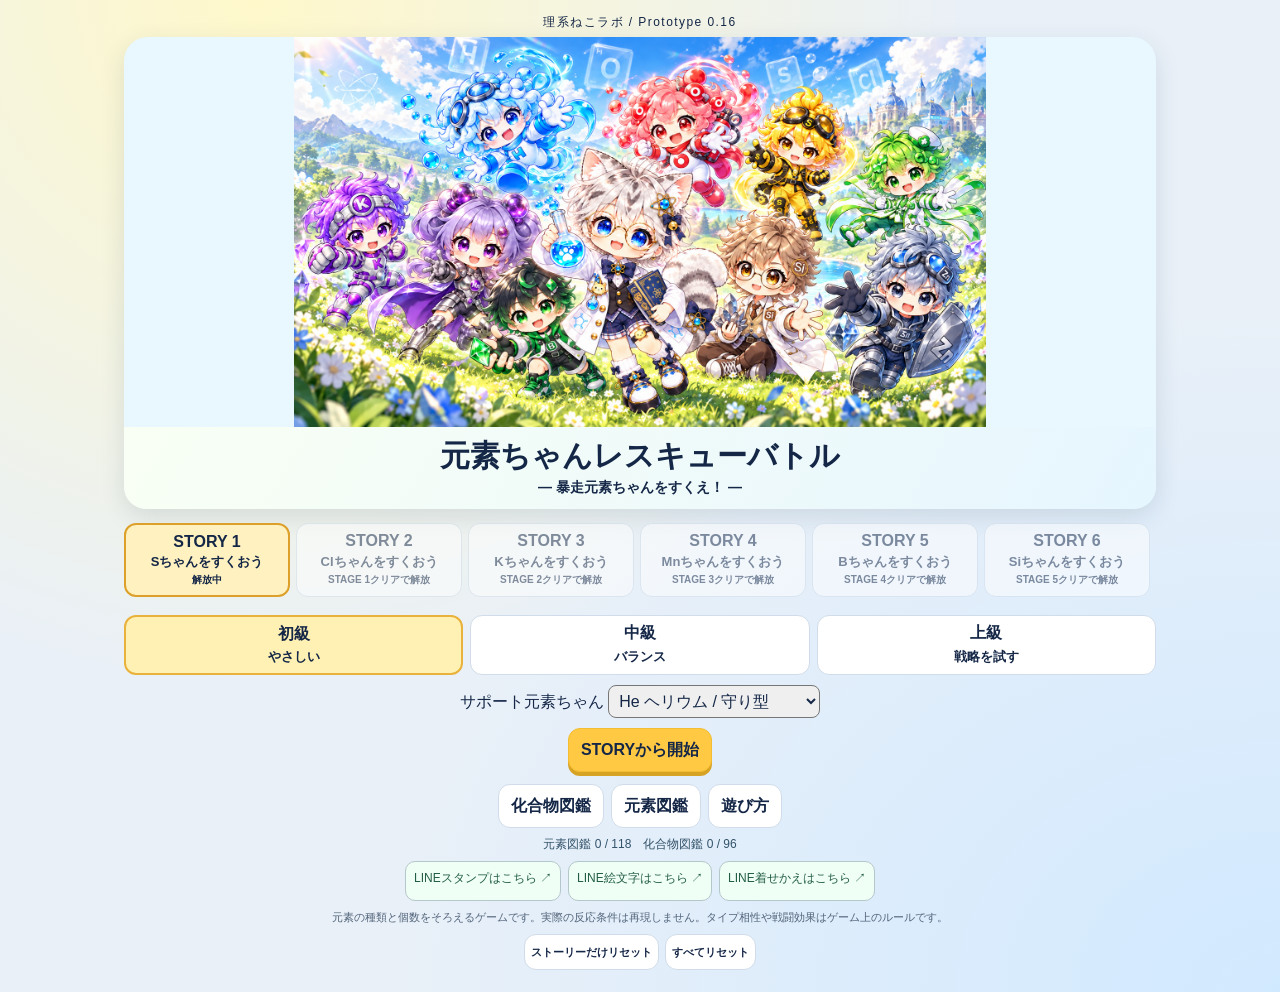
==== commit 16415455: "Release Prototype 0.16: ten rescues, new title and collection UX" ====
--- a/docs/index.html
+++ b/docs/index.html
@@ -1,5 +1,5 @@
-<!doctype html><html lang="ja"><head><meta charset="utf-8"><meta name="viewport" content="width=device-width,initial-scale=1,viewport-fit=cover"><title>元素ちゃんレスキューバトル ― 暴走元素ちゃんをすくえ！ ―</title><link rel="icon" href="data:,"><link rel="stylesheet" href="stage.css?v=015-rebaseline-20261005"><link rel="stylesheet" href="upgrade.css?v=015-rebaseline-20261005"><link rel="stylesheet" href="experience.css?v=015-rebaseline-20261005"><link rel="stylesheet" href="identity.css?v=015-rebaseline-20261005"></head><body class="recovery015"><main>
-<section id="title-screen" class="screen title"><p class="eyebrow">理系ねこラボ / Prototype 0.15</p><div class="title-hero"><img id="hero-h" alt="H 水素ちゃん"><div><h1>元素ちゃん<br>レスキューバトル</h1><p class="subtitle">― 暴走元素ちゃんをすくえ！ ―</p></div><img id="hero-o" alt="O 酸素ちゃん"></div><div id="stage-picker" class="stage-picker"></div><div id="difficulty-picker" class="difficulty-picker"></div><label class="support-picker">サポート元素ちゃん <select id="support-select"></select></label><button id="start-button" class="primary">STORYから開始</button><div class="title-links"><button id="compound-book">化合物図鑑</button><button id="element-book">元素図鑑</button><button class="help-open">遊び方</button></div><p id="collection-progress" class="collection-progress"></p><a class="line-link" href="https://line.me/S/shop/sticker/author/6599833" target="_blank" rel="noopener noreferrer"><b>元素ちゃん達の日常 ↗</b><span>スタンプ・絵文字・着せかえはこちら</span></a><p class="science">元素の種類と個数をそろえるゲームです。実際の反応条件は再現しません。タイプ相性や戦闘効果はゲーム上のルールです。</p></section>
+<!doctype html><html lang="ja"><head><meta charset="utf-8"><meta name="viewport" content="width=device-width,initial-scale=1,viewport-fit=cover"><title>元素ちゃんレスキューバトル ― 暴走元素ちゃんをすくえ！ ―</title><link rel="icon" href="data:,"><link rel="stylesheet" href="stage.css?v=016-release-20261006"><link rel="stylesheet" href="upgrade.css?v=016-release-20261006"><link rel="stylesheet" href="experience.css?v=016-release-20261006"><link rel="stylesheet" href="identity.css?v=016-release-20261006"></head><body class="recovery015"><main>
+<section id="title-screen" class="screen title"><p class="eyebrow">理系ねこラボ / Prototype 0.16</p><div class="title-hero title016"><picture><source media="(max-width:700px)" srcset="assets/title016/mobile.png"><img src="assets/title016/pc.png" alt="原っぱに集まる元素ちゃんたちと理系ねこラボのマイキャラ"></picture><div class="title-copy016"><h1>元素ちゃん<br>レスキューバトル</h1><p class="subtitle">― 暴走元素ちゃんをすくえ！ ―</p></div></div><div id="stage-picker" class="stage-picker"></div><div id="difficulty-picker" class="difficulty-picker"></div><label class="support-picker">サポート元素ちゃん <select id="support-select"></select></label><button id="start-button" class="primary">STORYから開始</button><div class="title-links"><button id="compound-book">化合物図鑑</button><button id="element-book">元素図鑑</button><button class="help-open">遊び方</button></div><p id="collection-progress" class="collection-progress"></p><a class="line-link" href="https://line.me/S/shop/sticker/author/6599833" target="_blank" rel="noopener noreferrer"><b>元素ちゃん達の日常 ↗</b><span>スタンプ・絵文字・着せかえはこちら</span></a><p class="science">元素の種類と個数をそろえるゲームです。実際の反応条件は再現しません。タイプ相性や戦闘効果はゲーム上のルールです。</p></section>
 <section id="story-screen" class="screen story" hidden><header><strong id="story-heading"></strong><button id="story-bgm">BGM</button><button id="story-skip">スキップ</button></header><div id="story-cast"></div><div class="dialogue-window"><b id="story-name"></b><p id="story-dialogue"></p><div class="story-controls"><small id="story-step"></small><button id="story-next" class="primary">次へ</button></div></div></section>
 <section id="game-screen" class="screen game" hidden><header class="game-header"><b id="stage-label">雑魚戦</b><span id="turn-label"></span><button id="bgm-toggle">BGM OFF</button><button id="se-toggle">SE ON</button><button class="help-open" aria-label="遊び方">?</button></header>
 <div class="battle-hud"><section id="enemy-panel" class="hud">
@@ -13,4 +13,4 @@
 <footer class="action-bar"><div class="support-row"><span id="support-portrait"></span><div class="support-information"><span id="support-label"></span><div class="charge"><label>サポート <b id="charge-value">0%</b></label><progress id="charge-bar" max="100" value="0"></progress></div></div><button id="special-button">サポート発動</button></div><div id="message" role="status">候補をタップすると必要な元素を選べます。</div><div class="actions"><button id="clear-button">クリア</button><button id="shuffle-button">手札入替</button><button id="emergency-button">緊急入替</button><button id="craft-button" class="primary">組成を完成</button></div></footer></section>
 <section id="result-screen" class="screen result" hidden><p id="result-outcome"></p><h1 id="result-title"></h1><div id="rescue-card"></div><div id="result-stats"></div><h2>今回作った化合物</h2><div id="result-list"></div><div class="result-actions"><button id="next-stage-button">次へ</button><button id="replay-button" class="primary">再挑戦</button><button id="title-button">タイトル</button></div></section></main>
 <div id="presentation" hidden aria-live="polite"><div id="reaction-particles"></div><div id="presentation-card"></div><small id="composition-counter" hidden></small><div id="reaction-core" hidden></div></div><dialog id="info-modal"><button id="close-modal" class="modal-close">閉じる</button><h2 id="modal-title"></h2><div id="modal-content"></div></dialog><div id="preload" hidden></div>
-<script src="data.js?v=015-rebaseline-20261005"></script><script src="roles.js?v=015-rebaseline-20261005"></script><script src="battle-engine.js?v=015-rebaseline-20261005"></script><script src="audio.js?v=015-rebaseline-20261005"></script><script src="stage-data.js?v=015-rebaseline-20261005"></script><script src="upgrade-data.js?v=015-rebaseline-20261005"></script><script src="stage-engine.js?v=015-rebaseline-20261005"></script><script src="upgrade-engine.js?v=015-rebaseline-20261005"></script><script src="rescue-engine.js?v=015-rebaseline-20261005"></script><script src="emblems-v2.js?v=015-rebaseline-20261005"></script><script src="identity-data.js?v=015-rebaseline-20261005"></script><script src="identity-engine.js?v=015-rebaseline-20261005"></script><script src="story-data.js?v=015-rebaseline-20261005"></script><script src="content014.js?v=015-rebaseline-20261005"></script><script src="content015.js?v=015-rebaseline-20261005"></script><script src="story-engine.js?v=015-rebaseline-20261005"></script><script src="polish.js?v=015-rebaseline-20261005"></script><link rel="stylesheet" href="rescue013.css?v=015-rebaseline-20261005"><link rel="stylesheet" href="final013.css?v=015-rebaseline-20261005"><script src="progress015.js?v=015-rebaseline-20261005"></script><script src="special014.js?v=015-rebaseline-20261005"></script><script src="engine015.js?v=015-rebaseline-20261005"></script><script src="rescue-app.js?v=015-rebaseline-20261005"></script><link rel="stylesheet" href="ui014.css?v=015-rebaseline-20261005"><script src="ui014.js?v=015-rebaseline-20261005"></script><link rel="stylesheet" href="ui015.css?v=015-rebaseline-20261005"><script src="ui015.js?v=015-rebaseline-20261005"></script></body></html>
+<script src="data.js?v=016-release-20261006"></script><script src="roles.js?v=016-release-20261006"></script><script src="battle-engine.js?v=016-release-20261006"></script><script src="audio.js?v=016-release-20261006"></script><script src="stage-data.js?v=016-release-20261006"></script><script src="upgrade-data.js?v=016-release-20261006"></script><script src="stage-engine.js?v=016-release-20261006"></script><script src="upgrade-engine.js?v=016-release-20261006"></script><script src="rescue-engine.js?v=016-release-20261006"></script><script src="emblems-v2.js?v=016-release-20261006"></script><script src="identity-data.js?v=016-release-20261006"></script><script src="identity-engine.js?v=016-release-20261006"></script><script src="story-data.js?v=016-release-20261006"></script><script src="content014.js?v=016-release-20261006"></script><script src="content015.js?v=016-release-20261006"></script><script src="content016.js?v=016-release-20261006"></script><script src="story-engine.js?v=016-release-20261006"></script><script src="polish.js?v=016-release-20261006"></script><link rel="stylesheet" href="rescue013.css?v=016-release-20261006"><link rel="stylesheet" href="final013.css?v=016-release-20261006"><script src="progress015.js?v=016-release-20261006"></script><script src="special014.js?v=016-release-20261006"></script><script src="engine015.js?v=016-release-20261006"></script><script src="rescue-app.js?v=016-release-20261006"></script><link rel="stylesheet" href="ui014.css?v=016-release-20261006"><script src="ui014.js?v=016-release-20261006"></script><link rel="stylesheet" href="ui015.css?v=016-release-20261006"><script src="ui015.js?v=016-release-20261006"></script></body></html>
